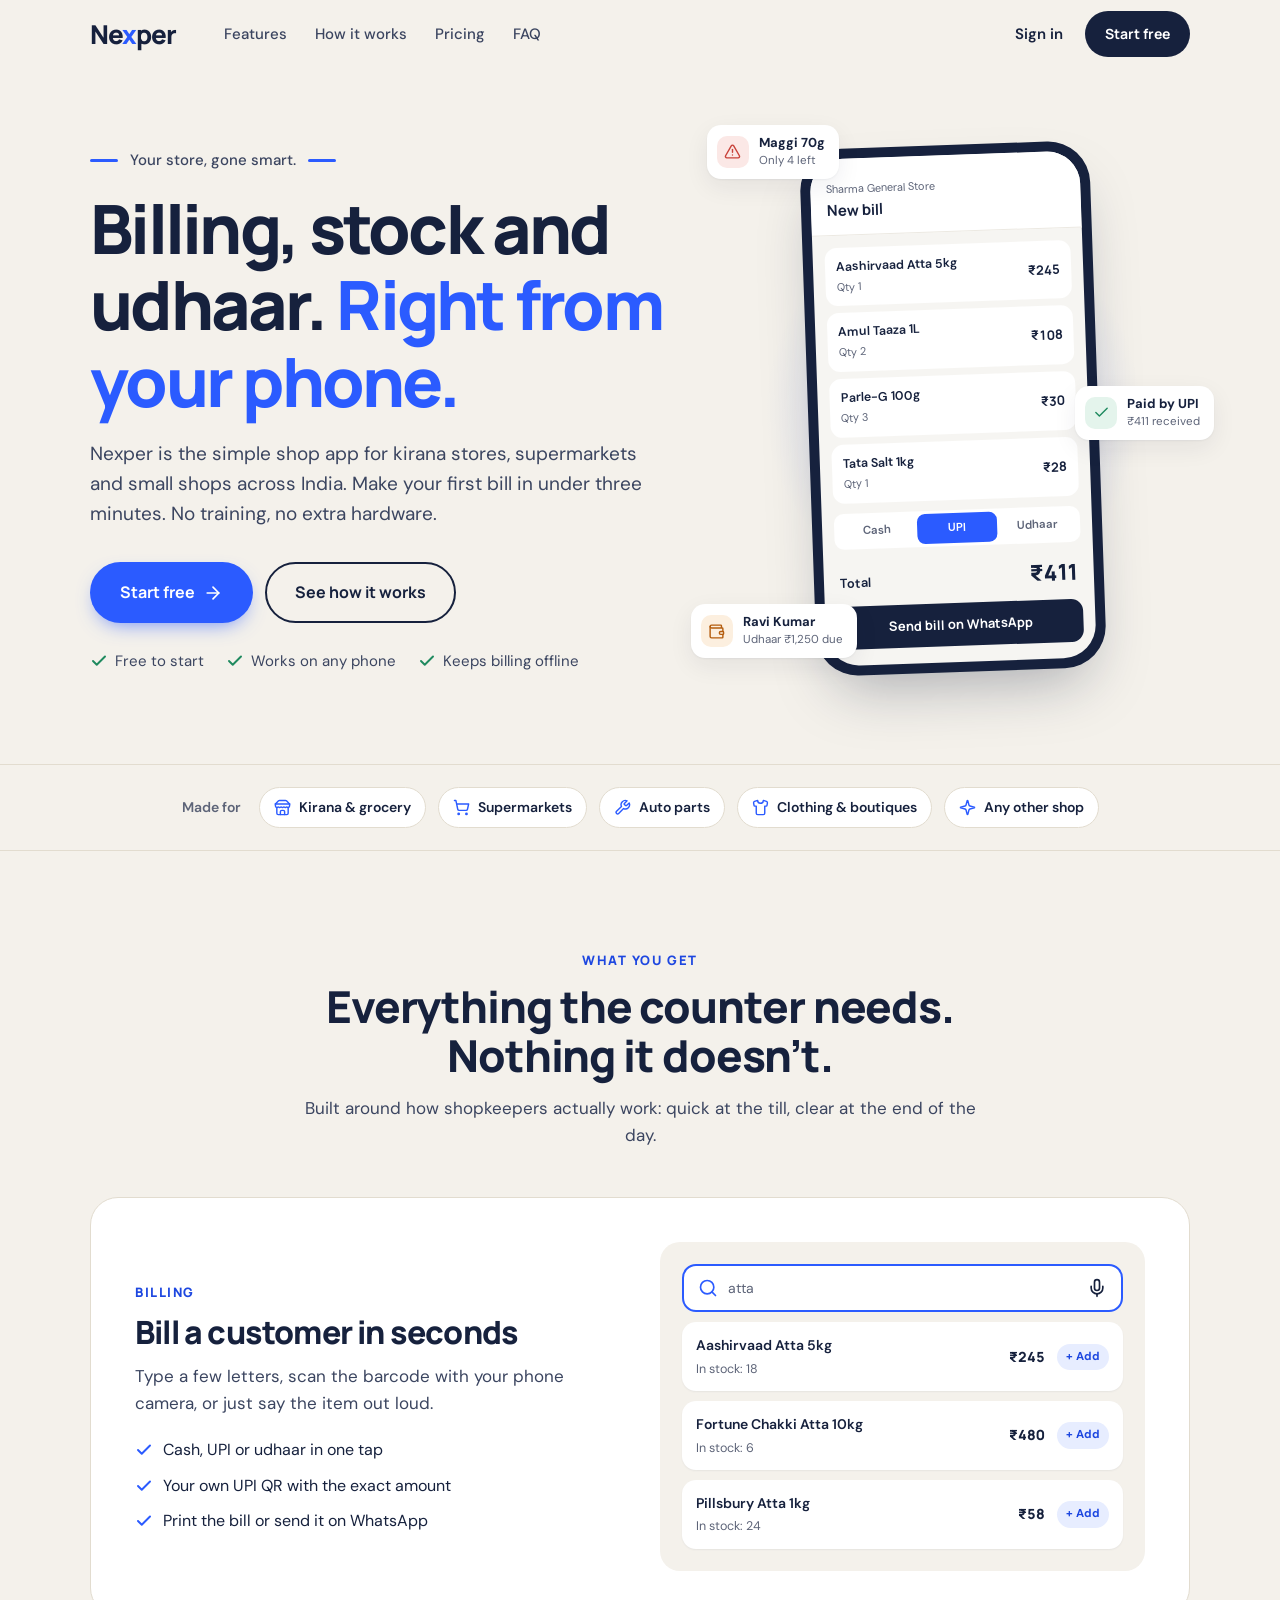
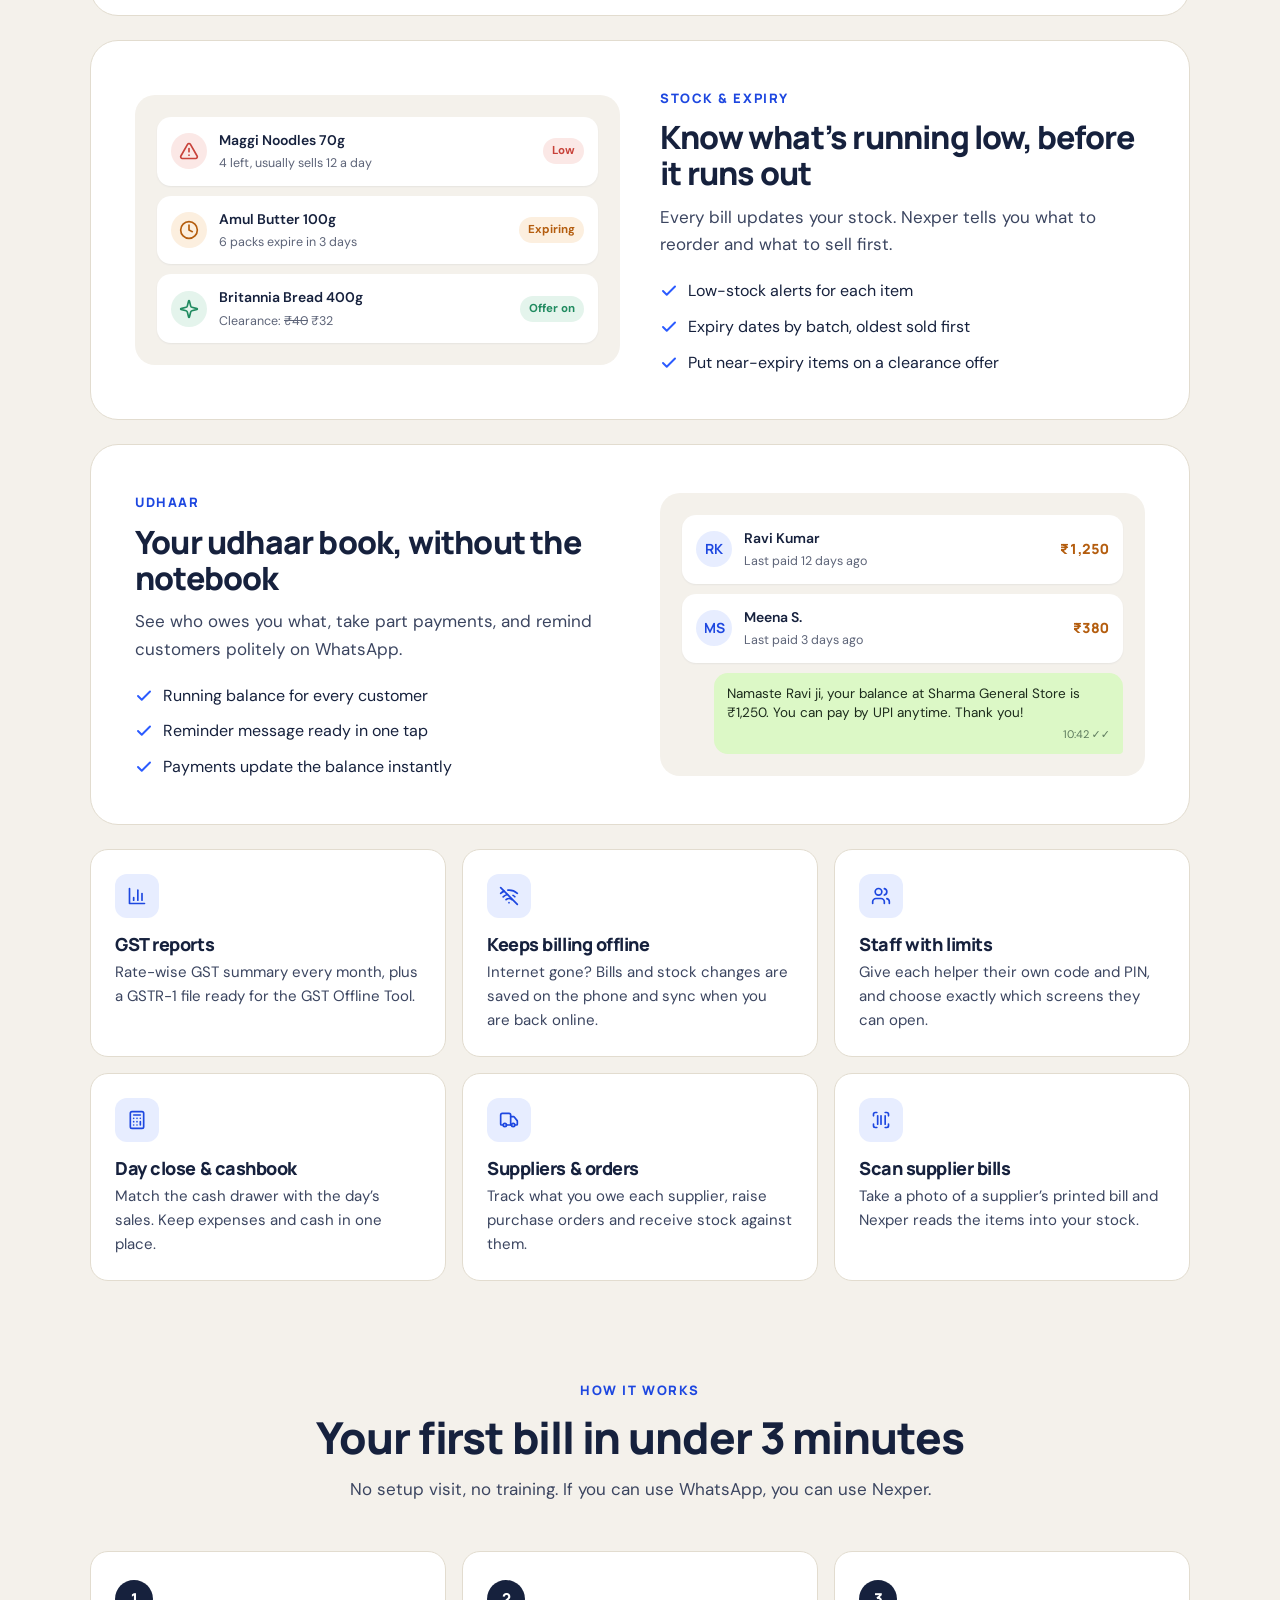
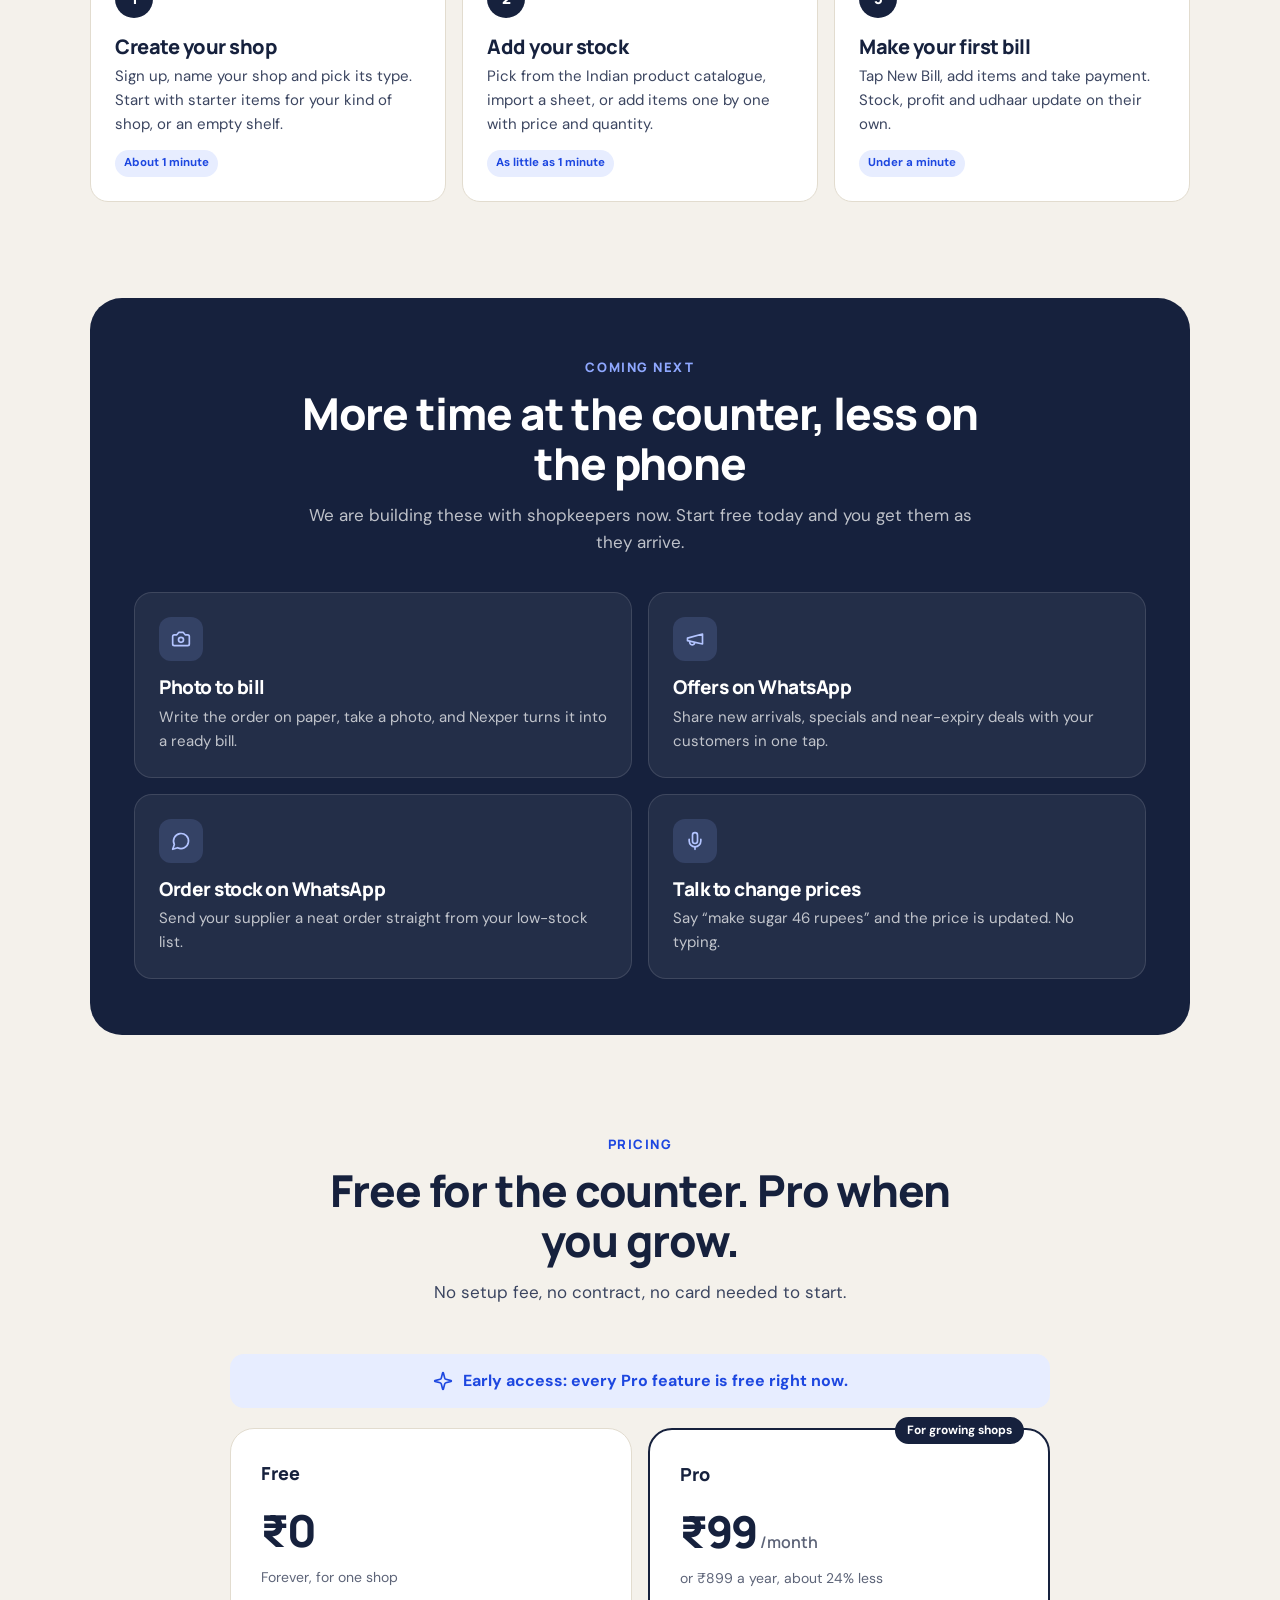
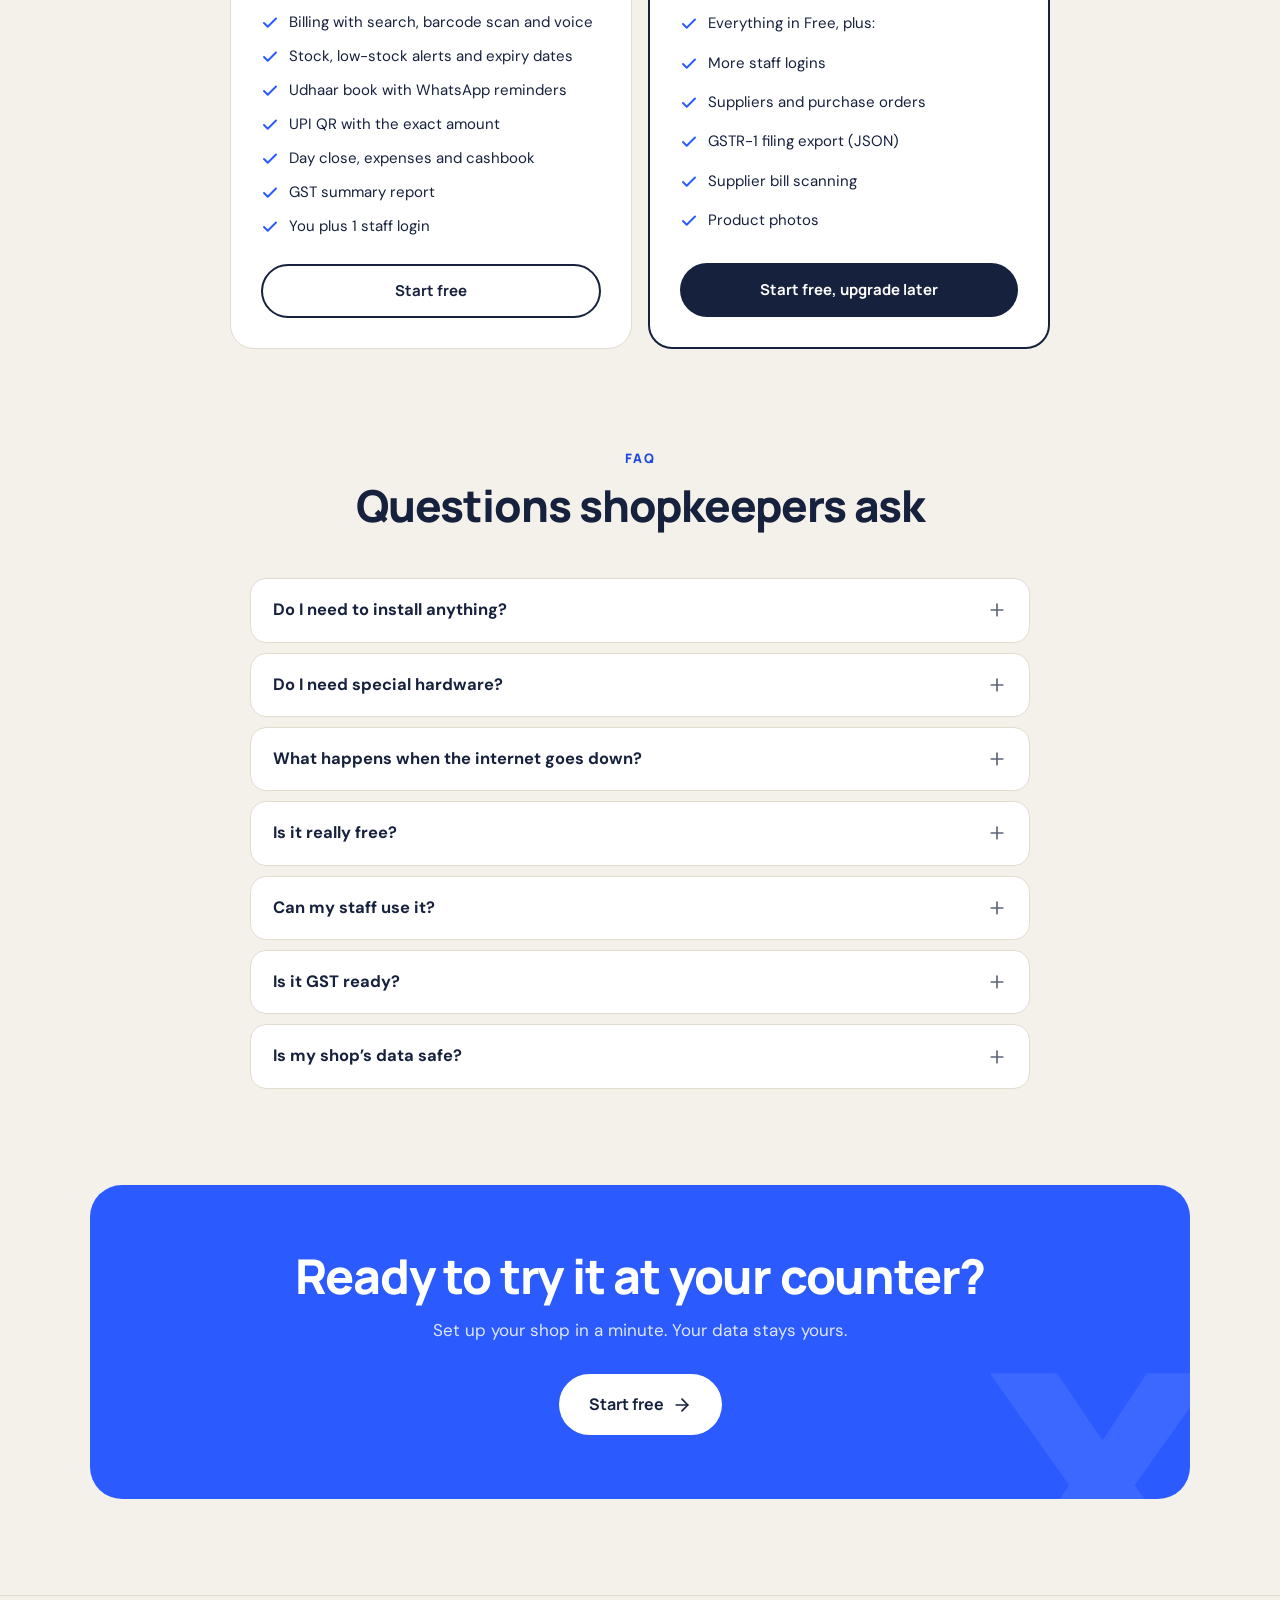
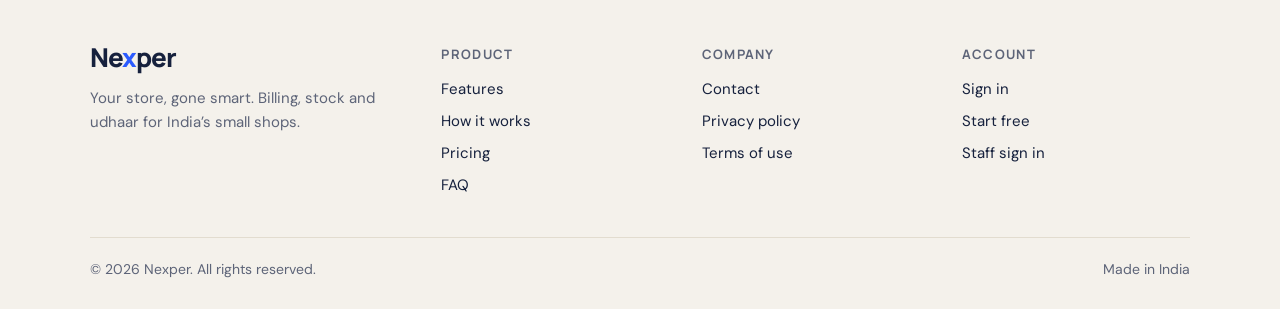
==== index.html @ 4918a3c0 "Redesign nexper.in as a static marketing site Replace the old prototype app (kept on legacy-prototyp" ====
<!doctype html>
<html lang="en-IN">
<head>
<meta charset="utf-8">
<meta name="viewport" content="width=device-width, initial-scale=1">
<title>Nexper: billing, stock and udhaar app for your shop</title>
<meta name="description" content="Nexper is a simple billing, stock and udhaar app for kirana stores, supermarkets and small shops in India. Works on any phone. Free to start.">
<link rel="canonical" href="https://nexper.in/">
<meta name="theme-color" content="#f4f1eb">
<link rel="icon" href="/icon.svg" type="image/svg+xml">
<link rel="apple-touch-icon" href="/apple-touch-icon.png">
<meta property="og:type" content="website">
<meta property="og:site_name" content="Nexper">
<meta property="og:title" content="Nexper: billing, stock and udhaar app for your shop">
<meta property="og:description" content="Nexper is a simple billing, stock and udhaar app for kirana stores, supermarkets and small shops in India. Works on any phone. Free to start.">
<meta property="og:url" content="https://nexper.in/">
<meta property="og:image" content="https://nexper.in/og.png">
<meta property="og:locale" content="en_IN">
<meta name="twitter:card" content="summary_large_image">
<link rel="preconnect" href="https://fonts.googleapis.com">
<link rel="preconnect" href="https://fonts.gstatic.com" crossorigin>
<link href="https://fonts.googleapis.com/css2?family=DM+Sans:opsz,wght@9..40,400;9..40,500;9..40,600;9..40,700&family=Manrope:wght@700;800&display=swap" rel="stylesheet">
<link rel="stylesheet" href="/assets/site.css">
</head>
<body>
<a class="skip" href="#main">Skip to content</a>
<header class="header">
  <div class="wrap header-inner">
    <a class="wordmark" href="/" aria-label="Nexper home">Ne<span>x</span>per</a>
    <nav class="nav" aria-label="Main"><a href="/#features">Features</a><a href="/#how">How it works</a><a href="/#pricing">Pricing</a><a href="/#faq">FAQ</a></nav>
    <div class="header-actions">
      <a class="signin" href="https://app.nexper.in/login">Sign in</a>
      <a class="btn btn-dark" href="https://app.nexper.in/login?mode=signup">Start free</a>
      <button class="menu-btn" type="button" aria-label="Menu" aria-expanded="false" aria-controls="mobile-menu"><svg class="ico" aria-hidden="true"><use href="/assets/icons.svg#menu"/></svg></button>
    </div>
  </div>
  <nav class="mobile-menu" id="mobile-menu" aria-label="Mobile"><a href="/#features">Features</a><a href="/#how">How it works</a><a href="/#pricing">Pricing</a><a href="/#faq">FAQ</a><a href="https://app.nexper.in/login">Sign in</a></nav>
</header>
<main id="main">
<section class="hero">
  <div class="wrap hero-grid">
    <div>
      <span class="tagline">Your store, gone smart.</span>
      <h1>Billing, stock and udhaar. <em>Right from your phone.</em></h1>
      <p class="hero-sub">Nexper is the simple shop app for kirana stores, supermarkets and small shops across India. Make your first bill in under three minutes. No training, no extra hardware.</p>
      <div class="hero-ctas">
        <a class="btn btn-primary btn-lg" href="https://app.nexper.in/login?mode=signup">Start free <svg class="ico" aria-hidden="true"><use href="/assets/icons.svg#arrow-right"/></svg></a>
        <a class="btn btn-ghost btn-lg" href="#how">See how it works</a>
      </div>
      <ul class="checks">
        <li><svg class="ico" aria-hidden="true"><use href="/assets/icons.svg#check"/></svg>Free to start</li>
        <li><svg class="ico" aria-hidden="true"><use href="/assets/icons.svg#check"/></svg>Works on any phone</li>
        <li><svg class="ico" aria-hidden="true"><use href="/assets/icons.svg#check"/></svg>Keeps billing offline</li>
      </ul>
    </div>

    <div class="phone-stage" aria-hidden="true">
      <div class="chip chip-1"><span class="chip-ico" style="background:var(--red-soft);color:var(--red)"><svg class="ico" aria-hidden="true"><use href="/assets/icons.svg#alert"/></svg></span><span><b>Maggi 70g</b><small>Only 4 left</small></span></div>
      <div class="chip chip-2"><span class="chip-ico" style="background:var(--green-soft);color:var(--green)"><svg class="ico" aria-hidden="true"><use href="/assets/icons.svg#check"/></svg></span><span><b>Paid by UPI</b><small>&#8377;411 received</small></span></div>
      <div class="chip chip-3"><span class="chip-ico" style="background:var(--amber-soft);color:var(--amber)"><svg class="ico" aria-hidden="true"><use href="/assets/icons.svg#wallet"/></svg></span><span><b>Ravi Kumar</b><small>Udhaar &#8377;1,250 due</small></span></div>
      <div class="phone">
        <div class="screen">
          <div class="screen-top"><small>Sharma General Store</small><strong>New bill</strong></div>
          <div class="screen-body">
            <div class="line"><span><b>Aashirvaad Atta 5kg</b><i>Qty 1</i></span><span class="amt">&#8377;245</span></div>
            <div class="line"><span><b>Amul Taaza 1L</b><i>Qty 2</i></span><span class="amt">&#8377;108</span></div>
            <div class="line"><span><b>Parle-G 100g</b><i>Qty 3</i></span><span class="amt">&#8377;30</span></div>
            <div class="line"><span><b>Tata Salt 1kg</b><i>Qty 1</i></span><span class="amt">&#8377;28</span></div>
            <div class="pay"><span>Cash</span><span class="on">UPI</span><span>Udhaar</span></div>
            <div class="total"><span>Total</span><span class="amt">&#8377;411</span></div>
            <div class="screen-cta">Send bill on WhatsApp</div>
          </div>
        </div>
      </div>
    </div>
  </div>
</section>

<section class="shops" aria-label="Shop types">
  <div class="wrap shops-inner">
    <p>Made for</p>
    <span class="pill"><svg class="ico" aria-hidden="true"><use href="/assets/icons.svg#store"/></svg>Kirana &amp; grocery</span><span class="pill"><svg class="ico" aria-hidden="true"><use href="/assets/icons.svg#cart"/></svg>Supermarkets</span><span class="pill"><svg class="ico" aria-hidden="true"><use href="/assets/icons.svg#wrench"/></svg>Auto parts</span><span class="pill"><svg class="ico" aria-hidden="true"><use href="/assets/icons.svg#shirt"/></svg>Clothing &amp; boutiques</span><span class="pill"><svg class="ico" aria-hidden="true"><use href="/assets/icons.svg#sparkles"/></svg>Any other shop</span>
  </div>
</section>

<section class="section" id="features">
  <div class="wrap">
    <div class="section-head">
      <span class="eyebrow">What you get</span>
      <h2>Everything the counter needs. Nothing it doesn&rsquo;t.</h2>
      <p>Built around how shopkeepers actually work: quick at the till, clear at the end of the day.</p>
    </div>

    <div class="rows">
      <article class="row">
        <div class="row-copy">
          <span class="eyebrow">Billing</span>
          <h3>Bill a customer in seconds</h3>
          <p>Type a few letters, scan the barcode with your phone camera, or just say the item out loud.</p>
          <ul class="ticks"><li><svg class="ico" aria-hidden="true"><use href="/assets/icons.svg#check"/></svg><span>Cash, UPI or udhaar in one tap</span></li><li><svg class="ico" aria-hidden="true"><use href="/assets/icons.svg#check"/></svg><span>Your own UPI QR with the exact amount</span></li><li><svg class="ico" aria-hidden="true"><use href="/assets/icons.svg#check"/></svg><span>Print the bill or send it on WhatsApp</span></li></ul>
        </div>
        <div class="demo" aria-hidden="true">
          <div class="search"><svg class="ico" aria-hidden="true"><use href="/assets/icons.svg#search"/></svg><span>atta</span><svg class="ico mic" aria-hidden="true"><use href="/assets/icons.svg#mic"/></svg></div>
          <div class="demo-card"><div class="grow"><b>Aashirvaad Atta 5kg</b><small>In stock: 18</small></div><span class="amt">&#8377;245</span><span class="tag tag-blue">+ Add</span></div>
          <div class="demo-card"><div class="grow"><b>Fortune Chakki Atta 10kg</b><small>In stock: 6</small></div><span class="amt">&#8377;480</span><span class="tag tag-blue">+ Add</span></div>
          <div class="demo-card"><div class="grow"><b>Pillsbury Atta 1kg</b><small>In stock: 24</small></div><span class="amt">&#8377;58</span><span class="tag tag-blue">+ Add</span></div>
        </div>
      </article>

      <article class="row">
        <div class="row-copy">
          <span class="eyebrow">Stock &amp; expiry</span>
          <h3>Know what&rsquo;s running low, before it runs out</h3>
          <p>Every bill updates your stock. Nexper tells you what to reorder and what to sell first.</p>
          <ul class="ticks"><li><svg class="ico" aria-hidden="true"><use href="/assets/icons.svg#check"/></svg><span>Low-stock alerts for each item</span></li><li><svg class="ico" aria-hidden="true"><use href="/assets/icons.svg#check"/></svg><span>Expiry dates by batch, oldest sold first</span></li><li><svg class="ico" aria-hidden="true"><use href="/assets/icons.svg#check"/></svg><span>Put near-expiry items on a clearance offer</span></li></ul>
        </div>
        <div class="demo" aria-hidden="true">
          <div class="demo-card"><span class="avatar" style="background:var(--red-soft);color:var(--red)"><svg class="ico" aria-hidden="true"><use href="/assets/icons.svg#alert"/></svg></span><div class="grow"><b>Maggi Noodles 70g</b><small>4 left, usually sells 12 a day</small></div><span class="tag tag-red">Low</span></div>
          <div class="demo-card"><span class="avatar" style="background:var(--amber-soft);color:var(--amber)"><svg class="ico" aria-hidden="true"><use href="/assets/icons.svg#clock"/></svg></span><div class="grow"><b>Amul Butter 100g</b><small>6 packs expire in 3 days</small></div><span class="tag tag-amber">Expiring</span></div>
          <div class="demo-card"><span class="avatar" style="background:var(--green-soft);color:var(--green)"><svg class="ico" aria-hidden="true"><use href="/assets/icons.svg#sparkles"/></svg></span><div class="grow"><b>Britannia Bread 400g</b><small>Clearance: <s>&#8377;40</s> &#8377;32</small></div><span class="tag tag-green">Offer on</span></div>
        </div>
      </article>

      <article class="row">
        <div class="row-copy">
          <span class="eyebrow">Udhaar</span>
          <h3>Your udhaar book, without the notebook</h3>
          <p>See who owes you what, take part payments, and remind customers politely on WhatsApp.</p>
          <ul class="ticks"><li><svg class="ico" aria-hidden="true"><use href="/assets/icons.svg#check"/></svg><span>Running balance for every customer</span></li><li><svg class="ico" aria-hidden="true"><use href="/assets/icons.svg#check"/></svg><span>Reminder message ready in one tap</span></li><li><svg class="ico" aria-hidden="true"><use href="/assets/icons.svg#check"/></svg><span>Payments update the balance instantly</span></li></ul>
        </div>
        <div class="demo" aria-hidden="true">
          <div class="demo-card"><span class="avatar">RK</span><div class="grow"><b>Ravi Kumar</b><small>Last paid 12 days ago</small></div><span class="amt" style="color:var(--amber)">&#8377;1,250</span></div>
          <div class="demo-card"><span class="avatar">MS</span><div class="grow"><b>Meena S.</b><small>Last paid 3 days ago</small></div><span class="amt" style="color:var(--amber)">&#8377;380</span></div>
          <div class="wa-bubble">Namaste Ravi ji, your balance at Sharma General Store is &#8377;1,250. You can pay by UPI anytime. Thank you!<small>10:42 &#10003;&#10003;</small></div>
        </div>
      </article>
    </div>

    <div class="grid">
      <div class="card"><span class="icon-box"><svg class="ico" aria-hidden="true"><use href="/assets/icons.svg#chart"/></svg></span><h3>GST reports</h3><p>Rate-wise GST summary every month, plus a GSTR-1 file ready for the GST Offline Tool.</p></div><div class="card"><span class="icon-box"><svg class="ico" aria-hidden="true"><use href="/assets/icons.svg#wifi-off"/></svg></span><h3>Keeps billing offline</h3><p>Internet gone? Bills and stock changes are saved on the phone and sync when you are back online.</p></div><div class="card"><span class="icon-box"><svg class="ico" aria-hidden="true"><use href="/assets/icons.svg#users"/></svg></span><h3>Staff with limits</h3><p>Give each helper their own code and PIN, and choose exactly which screens they can open.</p></div><div class="card"><span class="icon-box"><svg class="ico" aria-hidden="true"><use href="/assets/icons.svg#calculator"/></svg></span><h3>Day close &amp; cashbook</h3><p>Match the cash drawer with the day&rsquo;s sales. Keep expenses and cash in one place.</p></div><div class="card"><span class="icon-box"><svg class="ico" aria-hidden="true"><use href="/assets/icons.svg#truck"/></svg></span><h3>Suppliers &amp; orders</h3><p>Track what you owe each supplier, raise purchase orders and receive stock against them.</p></div><div class="card"><span class="icon-box"><svg class="ico" aria-hidden="true"><use href="/assets/icons.svg#scan"/></svg></span><h3>Scan supplier bills</h3><p>Take a photo of a supplier&rsquo;s printed bill and Nexper reads the items into your stock.</p></div>
    </div>
  </div>
</section>

<section class="section" id="how">
  <div class="wrap">
    <div class="section-head">
      <span class="eyebrow">How it works</span>
      <h2>Your first bill in under 3 minutes</h2>
      <p>No setup visit, no training. If you can use WhatsApp, you can use Nexper.</p>
    </div>
    <div class="steps">
      <div class="step"><span class="step-n">1</span><h3>Create your shop</h3><p>Sign up, name your shop and pick its type. Start with starter items for your kind of shop, or an empty shelf.</p><span class="tag tag-blue time">About 1 minute</span></div>
      <div class="step"><span class="step-n">2</span><h3>Add your stock</h3><p>Pick from the Indian product catalogue, import a sheet, or add items one by one with price and quantity.</p><span class="tag tag-blue time">As little as 1 minute</span></div>
      <div class="step"><span class="step-n">3</span><h3>Make your first bill</h3><p>Tap New Bill, add items and take payment. Stock, profit and udhaar update on their own.</p><span class="tag tag-blue time">Under a minute</span></div>
    </div>
  </div>
</section>

<section class="section" id="soon">
  <div class="wrap">
    <div class="soon">
      <div class="section-head">
        <span class="eyebrow">Coming next</span>
        <h2>More time at the counter, less on the phone</h2>
        <p>We are building these with shopkeepers now. Start free today and you get them as they arrive.</p>
      </div>
      <div class="soon-grid">
        <div class="soon-card"><span class="icon-box"><svg class="ico" aria-hidden="true"><use href="/assets/icons.svg#camera"/></svg></span><h3>Photo to bill</h3><p>Write the order on paper, take a photo, and Nexper turns it into a ready bill.</p></div><div class="soon-card"><span class="icon-box"><svg class="ico" aria-hidden="true"><use href="/assets/icons.svg#megaphone"/></svg></span><h3>Offers on WhatsApp</h3><p>Share new arrivals, specials and near-expiry deals with your customers in one tap.</p></div><div class="soon-card"><span class="icon-box"><svg class="ico" aria-hidden="true"><use href="/assets/icons.svg#message"/></svg></span><h3>Order stock on WhatsApp</h3><p>Send your supplier a neat order straight from your low-stock list.</p></div><div class="soon-card"><span class="icon-box"><svg class="ico" aria-hidden="true"><use href="/assets/icons.svg#mic"/></svg></span><h3>Talk to change prices</h3><p>Say &ldquo;make sugar 46 rupees&rdquo; and the price is updated. No typing.</p></div>
      </div>
    </div>
  </div>
</section>

<section class="section" id="pricing">
  <div class="wrap">
    <div class="section-head">
      <span class="eyebrow">Pricing</span>
      <h2>Free for the counter. Pro when you grow.</h2>
      <p>No setup fee, no contract, no card needed to start.</p>
    </div>
    <p class="early"><svg class="ico" aria-hidden="true"><use href="/assets/icons.svg#sparkles"/></svg>Early access: every Pro feature is free right now.</p>
    <div class="plans">
      <div class="plan">
        <span class="plan-name">Free</span>
        <span class="price">&#8377;0</span>
        <span class="plan-note">Forever, for one shop</span>
        <ul class="ticks"><li><svg class="ico" aria-hidden="true"><use href="/assets/icons.svg#check"/></svg><span>Billing with search, barcode scan and voice</span></li><li><svg class="ico" aria-hidden="true"><use href="/assets/icons.svg#check"/></svg><span>Stock, low-stock alerts and expiry dates</span></li><li><svg class="ico" aria-hidden="true"><use href="/assets/icons.svg#check"/></svg><span>Udhaar book with WhatsApp reminders</span></li><li><svg class="ico" aria-hidden="true"><use href="/assets/icons.svg#check"/></svg><span>UPI QR with the exact amount</span></li><li><svg class="ico" aria-hidden="true"><use href="/assets/icons.svg#check"/></svg><span>Day close, expenses and cashbook</span></li><li><svg class="ico" aria-hidden="true"><use href="/assets/icons.svg#check"/></svg><span>GST summary report</span></li><li><svg class="ico" aria-hidden="true"><use href="/assets/icons.svg#check"/></svg><span>You plus 1 staff login</span></li></ul>
        <a class="btn btn-ghost" href="https://app.nexper.in/login?mode=signup">Start free</a>
      </div>
      <div class="plan featured">
        <span class="plan-badge">For growing shops</span>
        <span class="plan-name">Pro</span>
        <span class="price">&#8377;99<small> /month</small></span>
        <span class="plan-note">or &#8377;899 a year, about 24% less</span>
        <ul class="ticks"><li><svg class="ico" aria-hidden="true"><use href="/assets/icons.svg#check"/></svg><span>Everything in Free, plus:</span></li><li><svg class="ico" aria-hidden="true"><use href="/assets/icons.svg#check"/></svg><span>More staff logins</span></li><li><svg class="ico" aria-hidden="true"><use href="/assets/icons.svg#check"/></svg><span>Suppliers and purchase orders</span></li><li><svg class="ico" aria-hidden="true"><use href="/assets/icons.svg#check"/></svg><span>GSTR-1 filing export (JSON)</span></li><li><svg class="ico" aria-hidden="true"><use href="/assets/icons.svg#check"/></svg><span>Supplier bill scanning</span></li><li><svg class="ico" aria-hidden="true"><use href="/assets/icons.svg#check"/></svg><span>Product photos</span></li></ul>
        <a class="btn btn-dark" href="https://app.nexper.in/login?mode=signup">Start free, upgrade later</a>
      </div>
    </div>
  </div>
</section>

<section class="section" id="faq">
  <div class="wrap">
    <div class="section-head">
      <span class="eyebrow">FAQ</span>
      <h2>Questions shopkeepers ask</h2>
    </div>
    <div class="faq">
      <details><summary>Do I need to install anything?<svg class="ico" aria-hidden="true"><use href="/assets/icons.svg#plus"/></svg></summary><p>No. Nexper opens in the browser on any phone, tablet or computer. On your phone you can add it to the home screen and it opens like an app.</p></details><details><summary>Do I need special hardware?<svg class="ico" aria-hidden="true"><use href="/assets/icons.svg#plus"/></svg></summary><p>No. Your phone camera scans barcodes. If you already have a printer you can print bills, but most shops just send the bill on WhatsApp.</p></details><details><summary>What happens when the internet goes down?<svg class="ico" aria-hidden="true"><use href="/assets/icons.svg#plus"/></svg></summary><p>New bills and stock changes are saved on your phone and sent automatically when you are back online. Reports need a connection.</p></details><details><summary>Is it really free?<svg class="ico" aria-hidden="true"><use href="/assets/icons.svg#plus"/></svg></summary><p>Yes. Billing, stock, udhaar, day close, expenses, cashbook and the GST summary are free for one shop, with you plus one staff login. During early access every Pro feature is free too.</p></details><details><summary>Can my staff use it?<svg class="ico" aria-hidden="true"><use href="/assets/icons.svg#plus"/></svg></summary><p>Yes. Each helper gets a staff code and PIN, and you decide which screens they can see. The limits are checked on our server, not just hidden in the app.</p></details><details><summary>Is it GST ready?<svg class="ico" aria-hidden="true"><use href="/assets/icons.svg#plus"/></svg></summary><p>You get a rate-wise GST summary for any month and a GSTR-1 export for the GST Offline Tool. It is a helper, not a filing service, so please check returns with your accountant.</p></details><details><summary>Is my shop&rsquo;s data safe?<svg class="ico" aria-hidden="true"><use href="/assets/icons.svg#plus"/></svg></summary><p>Each shop&rsquo;s data is kept separate by access rules in the database, and only the people you add can see it. Read our <a href="/privacy/">privacy policy</a> for details.</p></details>
    </div>
  </div>
</section>

<section class="closing">
  <div class="wrap">
    <div class="closing-box">
      <h2>Ready to try it at your counter?</h2>
      <p>Set up your shop in a minute. Your data stays yours.</p>
      <a class="btn btn-light btn-lg" href="https://app.nexper.in/login?mode=signup">Start free <svg class="ico" aria-hidden="true"><use href="/assets/icons.svg#arrow-right"/></svg></a>
    </div>
  </div>
</section>
</main>
<footer class="footer">
  <div class="wrap">
    <div class="footer-grid">
      <div class="footer-brand">
        <a class="wordmark" href="/">Ne<span>x</span>per</a>
        <p>Your store, gone smart. Billing, stock and udhaar for India&rsquo;s small shops.</p>
      </div>
      <div><h4>Product</h4><ul><li><a href="/#features">Features</a></li><li><a href="/#how">How it works</a></li><li><a href="/#pricing">Pricing</a></li><li><a href="/#faq">FAQ</a></li></ul></div><div><h4>Company</h4><ul><li><a href="/contact/">Contact</a></li><li><a href="/privacy/">Privacy policy</a></li><li><a href="/terms/">Terms of use</a></li></ul></div><div><h4>Account</h4><ul><li><a href="https://app.nexper.in/login">Sign in</a></li><li><a href="https://app.nexper.in/login?mode=signup">Start free</a></li><li><a href="https://app.nexper.in/login?mode=staff">Staff sign in</a></li></ul></div>
    </div>
    <div class="footer-bottom">
      <span>&copy; <span data-year>2026</span> Nexper. All rights reserved.</span>
      <span>Made in India</span>
    </div>
  </div>
</footer>
<script src="/assets/site.js" defer></script>
</body>
</html>
---- assets/site.css ----
/* Nexper marketing site. Colours come from the Nexper wordmark:
   navy ink, electric-blue "x", warm cream paper. */

:root {
  --ink: #16213d;
  --ink-2: #3b4560;
  --muted: #5d6478;
  --blue: #2b5bff;
  --blue-ink: #1d47e0;
  --blue-soft: #e7edff;
  --cream: #f4f1eb;
  --cream-2: #ebe6dc;
  --paper: #ffffff;
  --line: #e2dccf;
  --green: #1f8a5f;
  --green-soft: #e4f4ec;
  --amber: #b45d0e;
  --amber-soft: #fcefdf;
  --red: #c8423a;
  --red-soft: #fbe8e6;
  --wa: #1fa855;

  --radius: 18px;
  --radius-sm: 12px;
  --shadow: 0 1px 2px rgba(22, 33, 61, 0.05), 0 8px 24px rgba(22, 33, 61, 0.07);
  --shadow-lg: 0 30px 60px -20px rgba(22, 33, 61, 0.35);

  --font-display: "Manrope", system-ui, -apple-system, "Segoe UI", sans-serif;
  --font-body: "DM Sans", system-ui, -apple-system, "Segoe UI", sans-serif;
  --wrap: 1140px;
}

*,
*::before,
*::after {
  box-sizing: border-box;
}

html {
  scroll-behavior: smooth;
  -webkit-text-size-adjust: 100%;
}

body {
  margin: 0;
  background: var(--cream);
  color: var(--ink);
  font-family: var(--font-body);
  font-size: 16px;
  line-height: 1.6;
  -webkit-font-smoothing: antialiased;
}

img,
svg {
  display: block;
  max-width: 100%;
}

a {
  color: inherit;
}

h1,
h2,
h3 {
  font-family: var(--font-display);
  line-height: 1.12;
  letter-spacing: -0.025em;
  margin: 0;
}

p {
  margin: 0;
}

.wrap {
  max-width: var(--wrap);
  margin: 0 auto;
  padding: 0 20px;
}

.sr-only {
  position: absolute;
  width: 1px;
  height: 1px;
  overflow: hidden;
  clip: rect(0 0 0 0);
  white-space: nowrap;
}

.skip {
  position: absolute;
  left: 12px;
  top: -60px;
  background: var(--ink);
  color: #fff;
  padding: 10px 14px;
  border-radius: 10px;
  z-index: 100;
}
.skip:focus {
  top: 12px;
}

:focus-visible {
  outline: 3px solid var(--blue);
  outline-offset: 3px;
  border-radius: 6px;
}

.ico {
  width: 20px;
  height: 20px;
  fill: none;
  stroke: currentColor;
  stroke-width: 2;
  stroke-linecap: round;
  stroke-linejoin: round;
  flex-shrink: 0;
}

/* ---------- Wordmark ---------- */
.wordmark {
  font-family: var(--font-display);
  font-weight: 800;
  font-size: 26px;
  letter-spacing: -0.04em;
  color: var(--ink);
  text-decoration: none;
  line-height: 1;
}
.wordmark span {
  color: var(--blue);
}

/* ---------- Buttons ---------- */
.btn {
  display: inline-flex;
  align-items: center;
  justify-content: center;
  gap: 8px;
  font-family: var(--font-display);
  font-weight: 700;
  font-size: 15px;
  padding: 13px 22px;
  border-radius: 999px;
  text-decoration: none;
  border: 2px solid transparent;
  transition: transform 0.15s ease, background 0.15s ease, box-shadow 0.15s ease;
  white-space: nowrap;
}
.btn:active {
  transform: translateY(1px);
}
.btn-primary {
  background: var(--blue);
  color: #fff;
  box-shadow: 0 8px 20px -8px rgba(43, 91, 255, 0.7);
}
.btn-primary:hover {
  background: var(--blue-ink);
}
.btn-dark {
  background: var(--ink);
  color: #fff;
}
.btn-dark:hover {
  background: #0d1530;
}
.btn-ghost {
  border-color: var(--ink);
  color: var(--ink);
}
.btn-ghost:hover {
  background: var(--ink);
  color: #fff;
}
.btn-light {
  background: #fff;
  color: var(--ink);
}
.btn-lg {
  padding: 16px 28px;
  font-size: 16px;
}

/* ---------- Header ---------- */
.header {
  position: sticky;
  top: 0;
  z-index: 50;
  background: rgba(244, 241, 235, 0.88);
  backdrop-filter: saturate(1.4) blur(12px);
  -webkit-backdrop-filter: saturate(1.4) blur(12px);
  border-bottom: 1px solid transparent;
  transition: border-color 0.2s ease;
}
.header.scrolled {
  border-bottom-color: var(--line);
}
.header-inner {
  display: flex;
  align-items: center;
  gap: 24px;
  height: 68px;
}
.nav {
  display: flex;
  gap: 4px;
  margin-left: 12px;
}
.nav a {
  text-decoration: none;
  font-weight: 500;
  font-size: 15px;
  color: var(--ink-2);
  padding: 8px 12px;
  border-radius: 999px;
}
.nav a:hover {
  background: var(--cream-2);
  color: var(--ink);
}
.header-actions {
  margin-left: auto;
  display: flex;
  align-items: center;
  gap: 10px;
}
.signin {
  text-decoration: none;
  font-weight: 600;
  font-size: 15px;
  padding: 8px 12px;
}
.signin:hover {
  color: var(--blue-ink);
}
.header .btn {
  padding: 10px 18px;
  font-size: 14px;
}
.menu-btn {
  display: none;
  background: none;
  border: 0;
  padding: 8px;
  margin-right: -8px;
  color: var(--ink);
  cursor: pointer;
}
.menu-btn .ico {
  width: 24px;
  height: 24px;
}
.mobile-menu {
  display: none;
}

@media (max-width: 860px) {
  .nav,
  .header-actions .signin {
    display: none;
  }
  .menu-btn {
    display: block;
  }
  .header-actions {
    gap: 6px;
  }
  .mobile-menu.open {
    display: block;
    border-top: 1px solid var(--line);
    padding: 8px 20px 20px;
    background: var(--cream);
  }
  .mobile-menu a {
    display: block;
    text-decoration: none;
    font-weight: 600;
    font-size: 17px;
    padding: 13px 0;
    border-bottom: 1px solid var(--line);
  }
  .mobile-menu a:last-child {
    border-bottom: 0;
  }
}

/* ---------- Hero ---------- */
.hero {
  padding: 56px 0 72px;
  overflow: hidden;
}
.hero-grid {
  display: grid;
  grid-template-columns: 1.1fr 0.9fr;
  gap: 48px;
  align-items: center;
}
.tagline {
  display: inline-flex;
  align-items: center;
  gap: 12px;
  font-weight: 500;
  color: var(--ink-2);
  font-size: 15px;
}
.tagline::before,
.tagline::after {
  content: "";
  width: 28px;
  height: 3px;
  border-radius: 3px;
  background: var(--blue);
}
.hero h1 {
  font-size: clamp(40px, 6.2vw, 68px);
  font-weight: 800;
  margin-top: 18px;
  letter-spacing: -0.04em;
}
.hero h1 em {
  font-style: normal;
  color: var(--blue);
}
.hero-sub {
  font-size: clamp(17px, 2vw, 19px);
  color: var(--ink-2);
  max-width: 34em;
  margin-top: 20px;
}
.hero-ctas {
  display: flex;
  flex-wrap: wrap;
  gap: 12px;
  margin-top: 32px;
}
.checks {
  list-style: none;
  padding: 0;
  margin: 26px 0 0;
  display: flex;
  flex-wrap: wrap;
  gap: 10px 22px;
  font-size: 15px;
  color: var(--ink-2);
}
.checks li {
  display: flex;
  align-items: center;
  gap: 7px;
}
.checks .ico {
  width: 18px;
  height: 18px;
  color: var(--green);
  stroke-width: 2.6;
}

/* Phone mock-up */
.phone-stage {
  position: relative;
  display: flex;
  justify-content: center;
  padding: 20px 0;
}
.phone-stage::before {
  content: "";
  position: absolute;
  width: 380px;
  height: 380px;
  border-radius: 50%;
  background: radial-gradient(circle, rgba(43, 91, 255, 0.22), rgba(43, 91, 255, 0) 70%);
  top: 50%;
  left: 50%;
  transform: translate(-50%, -50%);
}
.phone {
  position: relative;
  width: 290px;
  background: var(--ink);
  border-radius: 42px;
  padding: 10px;
  box-shadow: var(--shadow-lg);
  transform: rotate(-2deg);
}
.screen {
  background: #f6f5f2;
  border-radius: 33px;
  overflow: hidden;
  font-size: 13px;
}
.screen-top {
  background: var(--paper);
  padding: 22px 16px 12px;
  border-bottom: 1px solid #ece9e2;
}
.screen-top small {
  color: var(--muted);
  font-size: 11px;
  display: block;
}
.screen-top strong {
  font-family: var(--font-display);
  font-size: 15px;
}
.screen-body {
  padding: 12px;
  display: grid;
  gap: 7px;
}
.line {
  display: flex;
  align-items: center;
  justify-content: space-between;
  background: var(--paper);
  border-radius: 12px;
  padding: 9px 11px;
}
.line b {
  font-weight: 600;
  font-size: 12.5px;
  display: block;
}
.line i {
  font-style: normal;
  color: var(--muted);
  font-size: 11px;
}
.line .amt {
  font-family: var(--font-display);
  font-weight: 700;
  font-variant-numeric: tabular-nums;
}
.pay {
  display: flex;
  background: var(--paper);
  border-radius: 10px;
  padding: 3px;
  margin-top: 3px;
}
.pay span {
  flex: 1;
  text-align: center;
  font-size: 11.5px;
  font-weight: 600;
  padding: 6px 0;
  border-radius: 8px;
  color: var(--muted);
}
.pay .on {
  background: var(--blue);
  color: #fff;
}
.total {
  display: flex;
  justify-content: space-between;
  align-items: baseline;
  padding: 6px 4px 2px;
  font-weight: 600;
}
.total .amt {
  font-family: var(--font-display);
  font-size: 22px;
  font-weight: 800;
  color: var(--ink);
}
.screen-cta {
  background: var(--ink);
  color: #fff;
  text-align: center;
  border-radius: 12px;
  padding: 11px;
  font-weight: 700;
  font-family: var(--font-display);
  margin-bottom: 4px;
}

.chip {
  position: absolute;
  z-index: 2;
  display: flex;
  align-items: center;
  gap: 10px;
  background: var(--paper);
  border-radius: 14px;
  padding: 10px 14px 10px 10px;
  box-shadow: var(--shadow);
  font-size: 13px;
  line-height: 1.3;
  white-space: nowrap;
  animation: float 6s ease-in-out infinite;
}
.chip b {
  display: block;
  font-weight: 700;
}
.chip small {
  color: var(--muted);
  font-size: 11.5px;
}
.chip-ico {
  width: 32px;
  height: 32px;
  border-radius: 10px;
  display: grid;
  place-items: center;
}
.chip-ico .ico {
  width: 17px;
  height: 17px;
}
.chip-1 {
  top: 0;
  left: -10px;
}
.chip-2 {
  top: 46%;
  right: -24px;
  animation-delay: -2s;
}
.chip-3 {
  bottom: 34px;
  left: -26px;
  animation-delay: -4s;
}
@keyframes float {
  0%,
  100% {
    transform: translateY(0);
  }
  50% {
    transform: translateY(-8px);
  }
}
@media (prefers-reduced-motion: reduce) {
  .chip {
    animation: none;
  }
  html {
    scroll-behavior: auto;
  }
}

@media (max-width: 960px) {
  .hero-grid {
    grid-template-columns: 1fr;
    gap: 36px;
  }
  .hero {
    padding-top: 36px;
  }
}
@media (max-width: 480px) {
  .hero-ctas .btn {
    flex: 1 1 100%;
  }
  .chip-1 {
    left: -4px;
    top: -8px;
  }
  .chip-2 {
    right: -4px;
  }
  .chip-3 {
    left: -4px;
  }
  .phone {
    width: 262px;
  }
}

/* ---------- Strip of shop types ---------- */
.shops {
  border-top: 1px solid var(--line);
  border-bottom: 1px solid var(--line);
  padding: 22px 0;
}
.shops-inner {
  display: flex;
  align-items: center;
  flex-wrap: wrap;
  justify-content: center;
  gap: 10px 12px;
}
.shops p {
  font-weight: 600;
  color: var(--muted);
  font-size: 14px;
  margin-right: 6px;
}
.pill {
  display: inline-flex;
  align-items: center;
  gap: 8px;
  background: var(--paper);
  border: 1px solid var(--line);
  border-radius: 999px;
  padding: 8px 14px;
  font-weight: 600;
  font-size: 14px;
}
.pill .ico {
  width: 17px;
  height: 17px;
  color: var(--blue);
}

/* ---------- Sections ---------- */
.section {
  padding: 96px 0 0;
  scroll-margin-top: 70px;
}
.eyebrow {
  font-family: var(--font-display);
  font-weight: 800;
  font-size: 13px;
  letter-spacing: 0.12em;
  text-transform: uppercase;
  color: var(--blue-ink);
}
.section-head {
  max-width: 680px;
  margin: 0 auto 48px;
  text-align: center;
}
.section-head h2 {
  font-size: clamp(30px, 4.4vw, 44px);
  font-weight: 800;
  margin-top: 10px;
}
.section-head p {
  color: var(--ink-2);
  font-size: 17px;
  margin-top: 14px;
}

/* Big feature rows */
.rows {
  display: grid;
  gap: 24px;
}
.row {
  display: grid;
  grid-template-columns: 1fr 1fr;
  gap: 40px;
  align-items: center;
  background: var(--paper);
  border-radius: 28px;
  padding: 44px;
  border: 1px solid var(--line);
}
.row:nth-child(even) .row-copy {
  order: 2;
}
.row h3 {
  font-size: clamp(24px, 3vw, 32px);
  font-weight: 800;
  margin-top: 10px;
}
.row-copy > p {
  color: var(--ink-2);
  font-size: 17px;
  margin-top: 12px;
}
.ticks {
  list-style: none;
  padding: 0;
  margin: 20px 0 0;
  display: grid;
  gap: 10px;
}
.ticks li {
  display: flex;
  gap: 10px;
  align-items: flex-start;
}
.ticks .ico {
  width: 18px;
  height: 18px;
  margin-top: 4px;
  color: var(--blue);
  stroke-width: 2.6;
}
.demo {
  background: var(--cream);
  border-radius: 20px;
  padding: 22px;
  display: grid;
  gap: 10px;
  font-size: 14px;
}
.demo-card {
  background: var(--paper);
  border-radius: 14px;
  padding: 12px 14px;
  display: flex;
  align-items: center;
  gap: 12px;
  box-shadow: 0 1px 2px rgba(22, 33, 61, 0.06);
}
.demo-card .grow {
  flex: 1;
  min-width: 0;
}
.demo-card b {
  display: block;
  font-weight: 600;
}
.demo-card small {
  color: var(--muted);
  font-size: 12.5px;
}
.demo-card .amt {
  font-family: var(--font-display);
  font-weight: 800;
  font-variant-numeric: tabular-nums;
}
.tag {
  font-size: 11.5px;
  font-weight: 700;
  padding: 4px 9px;
  border-radius: 999px;
  white-space: nowrap;
}
.tag-red {
  background: var(--red-soft);
  color: var(--red);
}
.tag-amber {
  background: var(--amber-soft);
  color: var(--amber);
}
.tag-green {
  background: var(--green-soft);
  color: var(--green);
}
.tag-blue {
  background: var(--blue-soft);
  color: var(--blue-ink);
}
.avatar {
  width: 36px;
  height: 36px;
  border-radius: 50%;
  display: grid;
  place-items: center;
  font-weight: 700;
  font-family: var(--font-display);
  background: var(--blue-soft);
  color: var(--blue-ink);
  flex-shrink: 0;
}
.search {
  display: flex;
  align-items: center;
  gap: 10px;
  background: var(--paper);
  border: 2px solid var(--blue);
  border-radius: 14px;
  padding: 11px 14px;
  color: var(--muted);
}
.search .ico {
  color: var(--blue);
}
.search .mic {
  margin-left: auto;
  color: var(--ink);
}
.wa-bubble {
  background: #dcf8c6;
  border-radius: 14px 14px 4px 14px;
  padding: 11px 13px;
  margin-left: 32px;
  font-size: 13.5px;
  line-height: 1.45;
  color: #1c2b1c;
}
.wa-bubble small {
  display: block;
  text-align: right;
  color: #5d7a5d;
  font-size: 11px;
  margin-top: 4px;
}

@media (max-width: 860px) {
  .row {
    grid-template-columns: 1fr;
    padding: 28px 22px;
    gap: 28px;
  }
  .row:nth-child(even) .row-copy {
    order: 0;
  }
  .section {
    padding-top: 72px;
  }
}

/* Small feature grid */
.grid {
  display: grid;
  grid-template-columns: repeat(3, 1fr);
  gap: 16px;
  margin-top: 24px;
}
.card {
  background: var(--paper);
  border: 1px solid var(--line);
  border-radius: var(--radius);
  padding: 24px;
}
.card h3 {
  font-size: 18px;
  font-weight: 800;
  margin-top: 16px;
}
.card p {
  color: var(--ink-2);
  font-size: 15px;
  margin-top: 6px;
}
.icon-box {
  width: 44px;
  height: 44px;
  border-radius: 12px;
  display: grid;
  place-items: center;
  background: var(--blue-soft);
  color: var(--blue-ink);
}
@media (max-width: 860px) {
  .grid {
    grid-template-columns: 1fr 1fr;
  }
}
@media (max-width: 560px) {
  .grid {
    grid-template-columns: 1fr;
  }
}

/* Steps */
.steps {
  display: grid;
  grid-template-columns: repeat(3, 1fr);
  gap: 16px;
  counter-reset: step;
}
.step {
  position: relative;
  background: var(--paper);
  border: 1px solid var(--line);
  border-radius: var(--radius);
  padding: 28px 24px 24px;
}
.step-n {
  font-family: var(--font-display);
  font-weight: 800;
  font-size: 15px;
  width: 38px;
  height: 38px;
  border-radius: 50%;
  display: grid;
  place-items: center;
  background: var(--ink);
  color: #fff;
}
.step h3 {
  font-size: 20px;
  font-weight: 800;
  margin-top: 18px;
}
.step p {
  color: var(--ink-2);
  margin-top: 6px;
  font-size: 15px;
}
.step .time {
  display: inline-block;
  margin-top: 14px;
}
.timer {
  margin-top: 28px;
  text-align: center;
  font-family: var(--font-display);
  font-weight: 700;
  font-size: 18px;
}
.timer span {
  color: var(--blue-ink);
}
@media (max-width: 860px) {
  .steps {
    grid-template-columns: 1fr;
  }
}

/* Coming soon */
.soon {
  background: var(--ink);
  color: #fff;
  border-radius: 32px;
  padding: 56px 44px;
}
.soon .eyebrow {
  color: #8fa8ff;
}
.soon .section-head {
  margin-bottom: 36px;
}
.soon .section-head p {
  color: rgba(255, 255, 255, 0.72);
}
.soon-grid {
  display: grid;
  grid-template-columns: repeat(2, 1fr);
  gap: 16px;
}
.soon-card {
  background: rgba(255, 255, 255, 0.06);
  border: 1px solid rgba(255, 255, 255, 0.12);
  border-radius: var(--radius);
  padding: 24px;
}
.soon-card .icon-box {
  background: rgba(143, 168, 255, 0.16);
  color: #b3c4ff;
}
.soon-card h3 {
  font-size: 19px;
  font-weight: 800;
  margin-top: 16px;
}
.soon-card p {
  color: rgba(255, 255, 255, 0.72);
  font-size: 15px;
  margin-top: 6px;
}
@media (max-width: 860px) {
  .soon {
    padding: 40px 22px;
    border-radius: 24px;
  }
  .soon-grid {
    grid-template-columns: 1fr;
  }
}

/* Pricing */
.early {
  display: flex;
  align-items: center;
  justify-content: center;
  gap: 10px;
  background: var(--blue-soft);
  color: var(--blue-ink);
  font-weight: 700;
  border-radius: 14px;
  padding: 14px 18px;
  margin: 0 auto 20px;
  max-width: 820px;
  text-align: center;
}
.plans {
  display: grid;
  grid-template-columns: 1fr 1fr;
  gap: 16px;
  max-width: 820px;
  margin: 0 auto;
}
.plan {
  background: var(--paper);
  border: 1px solid var(--line);
  border-radius: 24px;
  padding: 30px;
  display: flex;
  flex-direction: column;
}
.plan.featured {
  border: 2px solid var(--ink);
  position: relative;
}
.plan-badge {
  position: absolute;
  top: -13px;
  right: 24px;
  background: var(--ink);
  color: #fff;
  font-size: 12px;
  font-weight: 700;
  padding: 4px 12px;
  border-radius: 999px;
}
.plan-name {
  font-family: var(--font-display);
  font-weight: 800;
  font-size: 18px;
}
.price {
  font-family: var(--font-display);
  font-weight: 800;
  font-size: 44px;
  letter-spacing: -0.03em;
  margin-top: 8px;
}
.price small {
  font-size: 16px;
  color: var(--muted);
  font-weight: 600;
  letter-spacing: 0;
}
.plan-note {
  color: var(--muted);
  font-size: 14px;
}
.plan .ticks {
  flex: 1;
  margin: 22px 0 26px;
  font-size: 15px;
}
.plan .btn {
  width: 100%;
}
@media (max-width: 700px) {
  .plans {
    grid-template-columns: 1fr;
  }
}

/* FAQ */
.faq {
  max-width: 780px;
  margin: 0 auto;
  display: grid;
  gap: 10px;
}
.faq details {
  background: var(--paper);
  border: 1px solid var(--line);
  border-radius: 16px;
  padding: 0 22px;
}
.faq summary {
  list-style: none;
  cursor: pointer;
  display: flex;
  justify-content: space-between;
  align-items: center;
  gap: 16px;
  font-weight: 700;
  font-size: 16.5px;
  padding: 18px 0;
}
.faq summary::-webkit-details-marker {
  display: none;
}
.faq summary .ico {
  transition: transform 0.2s ease;
  color: var(--muted);
}
.faq details[open] summary .ico {
  transform: rotate(45deg);
}
.faq details p {
  color: var(--ink-2);
  padding-bottom: 20px;
  margin-top: -4px;
}

/* Closing CTA */
.closing {
  margin-top: 96px;
}
.closing-box {
  background: var(--blue);
  color: #fff;
  border-radius: 32px;
  padding: 64px 32px;
  text-align: center;
  position: relative;
  overflow: hidden;
}
.closing-box::after {
  content: "x";
  position: absolute;
  right: -30px;
  bottom: -150px;
  font-family: var(--font-display);
  font-weight: 800;
  font-size: 420px;
  line-height: 1;
  color: rgba(255, 255, 255, 0.08);
  pointer-events: none;
}
.closing-box h2 {
  font-size: clamp(30px, 4.6vw, 48px);
  font-weight: 800;
}
.closing-box p {
  margin: 14px auto 0;
  max-width: 32em;
  color: rgba(255, 255, 255, 0.85);
  font-size: 17px;
}
.closing-box .btn {
  margin-top: 30px;
  position: relative;
  z-index: 1;
}

/* ---------- Footer ---------- */
.footer {
  margin-top: 96px;
  border-top: 1px solid var(--line);
  padding: 48px 0 28px;
  font-size: 15px;
}
.footer-grid {
  display: grid;
  grid-template-columns: 1.4fr repeat(3, 1fr);
  gap: 32px;
}
.footer-brand p {
  color: var(--muted);
  margin-top: 12px;
  max-width: 22em;
}
.footer h4 {
  font-family: var(--font-display);
  font-size: 13px;
  letter-spacing: 0.1em;
  text-transform: uppercase;
  color: var(--muted);
  margin: 0 0 12px;
}
.footer ul {
  list-style: none;
  margin: 0;
  padding: 0;
  display: grid;
  gap: 8px;
}
.footer ul a {
  text-decoration: none;
}
.footer ul a:hover {
  color: var(--blue-ink);
}
.footer-bottom {
  margin-top: 40px;
  padding-top: 20px;
  border-top: 1px solid var(--line);
  color: var(--muted);
  font-size: 14px;
  display: flex;
  justify-content: space-between;
  flex-wrap: wrap;
  gap: 8px;
}
@media (max-width: 760px) {
  .footer-grid {
    grid-template-columns: 1fr 1fr;
  }
  .footer-brand {
    grid-column: 1 / -1;
  }
}

/* ---------- Simple pages (legal, contact, 404) ---------- */
.page {
  max-width: 760px;
  margin: 0 auto;
  padding: 56px 20px 0;
}
.page h1 {
  font-size: clamp(34px, 5vw, 48px);
  font-weight: 800;
}
.page .updated {
  color: var(--muted);
  font-size: 14px;
  margin-top: 10px;
}
.page .intro {
  font-size: 18px;
  color: var(--ink-2);
  margin-top: 20px;
}
.page h2 {
  font-size: 21px;
  font-weight: 800;
  margin: 40px 0 10px;
}
.page p,
.page li {
  color: var(--ink-2);
}
.page p + p {
  margin-top: 12px;
}
.page ul {
  padding-left: 22px;
  margin: 0 0 12px;
  display: grid;
  gap: 6px;
}
.page a {
  color: var(--blue-ink);
  font-weight: 600;
}
.contact-cards {
  display: grid;
  grid-template-columns: 1fr 1fr;
  gap: 14px;
  margin-top: 32px;
}
.contact-card {
  display: flex;
  gap: 14px;
  align-items: flex-start;
  background: var(--paper);
  border: 1px solid var(--line);
  border-radius: var(--radius);
  padding: 22px;
  text-decoration: none;
  color: var(--ink) !important;
}
.contact-card:hover {
  border-color: var(--blue);
}
.contact-card b {
  display: block;
  font-family: var(--font-display);
  font-size: 17px;
}
.contact-card small {
  color: var(--muted);
  font-weight: 500;
  font-size: 14px;
}
@media (max-width: 600px) {
  .contact-cards {
    grid-template-columns: 1fr;
  }
}
.notfound {
  text-align: center;
  padding: 100px 20px 20px;
}
.notfound .big {
  font-family: var(--font-display);
  font-weight: 800;
  font-size: clamp(90px, 18vw, 160px);
  line-height: 1;
  letter-spacing: -0.05em;
}
.notfound .big span {
  color: var(--blue);
}
.notfound p {
  color: var(--ink-2);
  font-size: 18px;
  margin: 16px 0 28px;
}
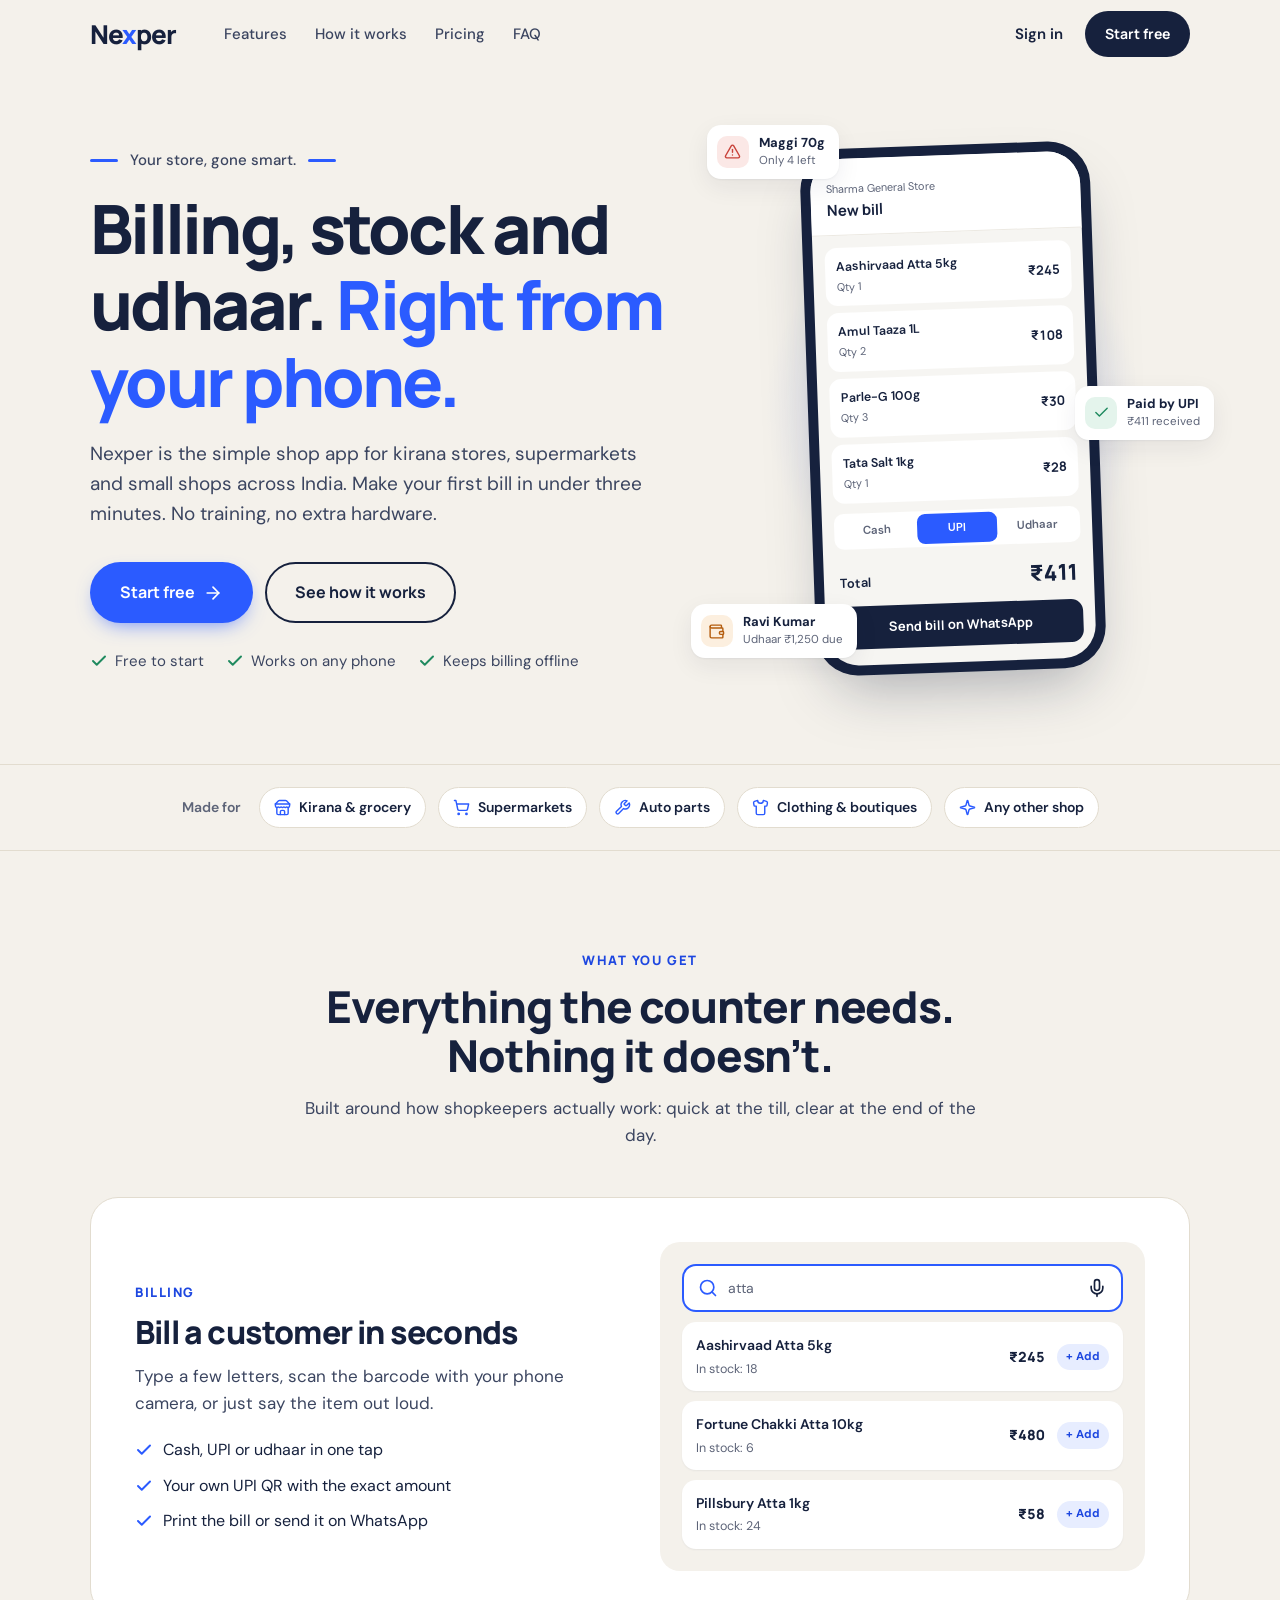
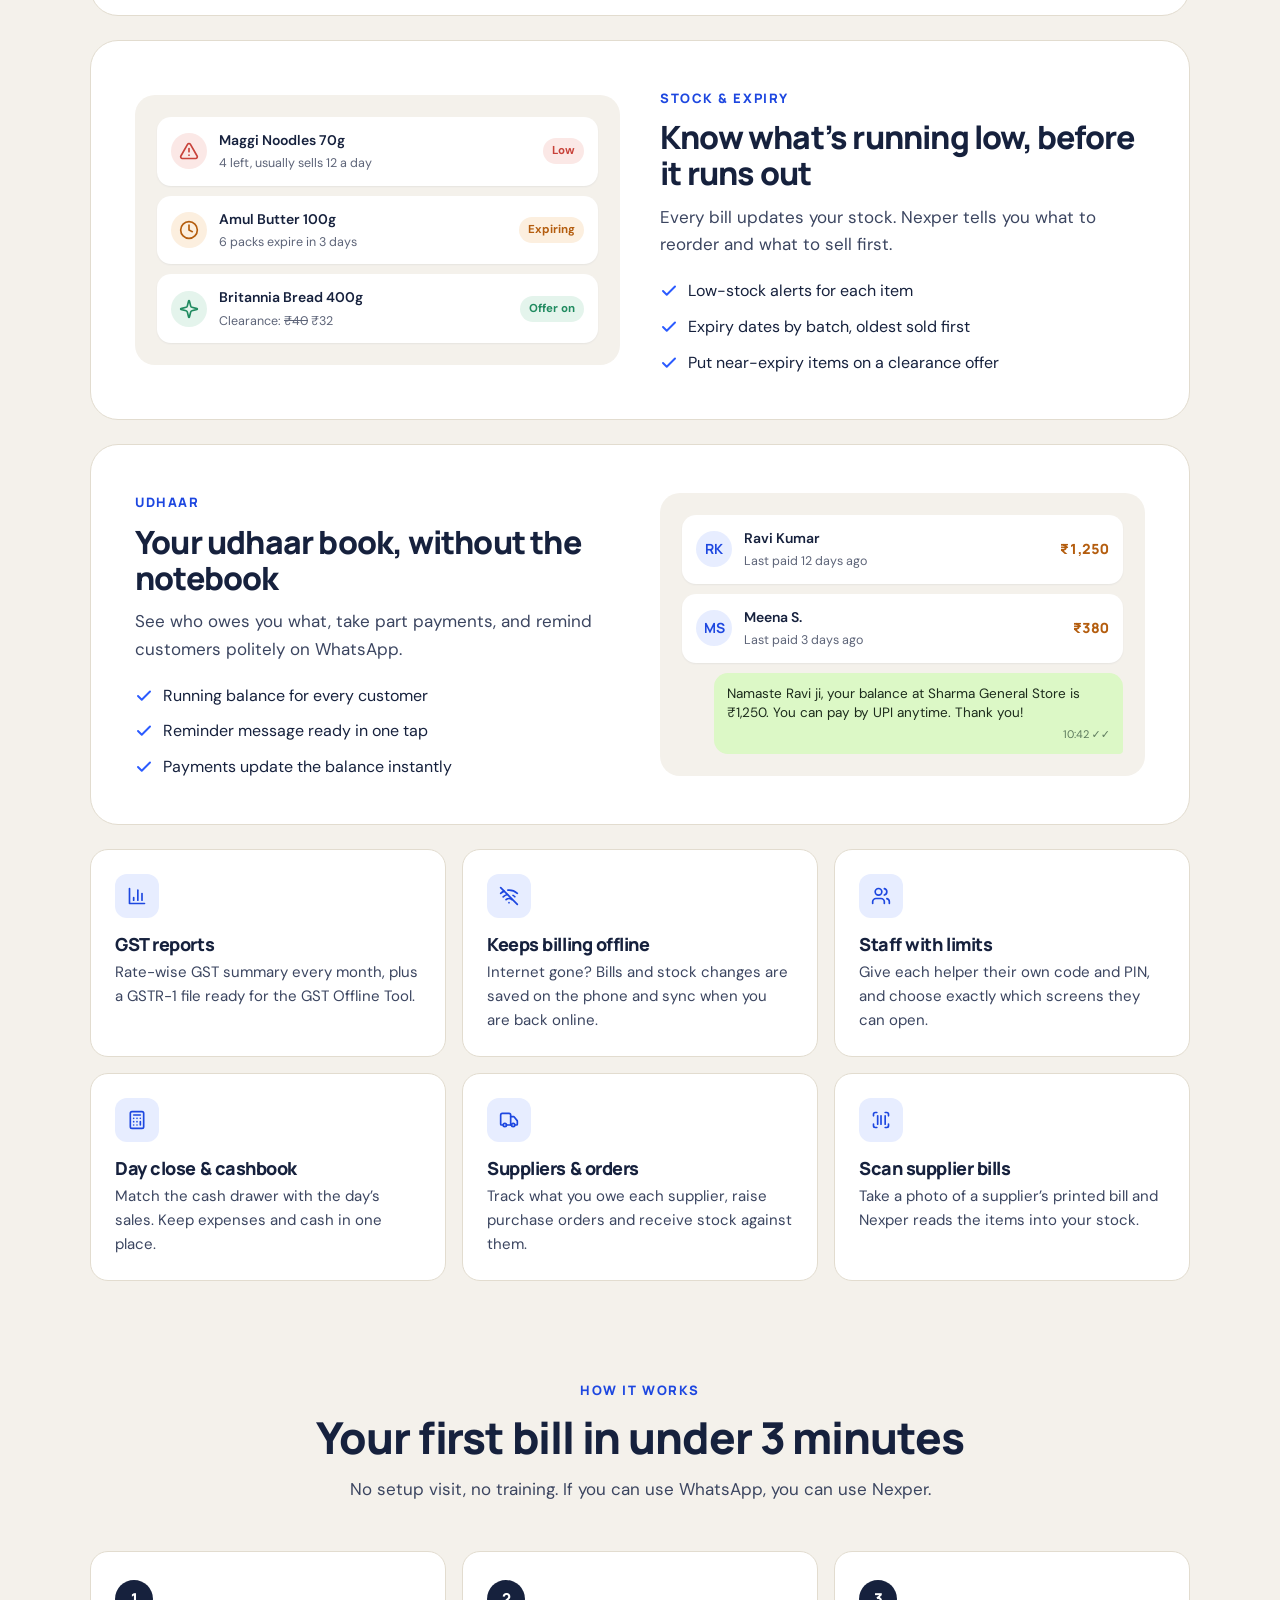
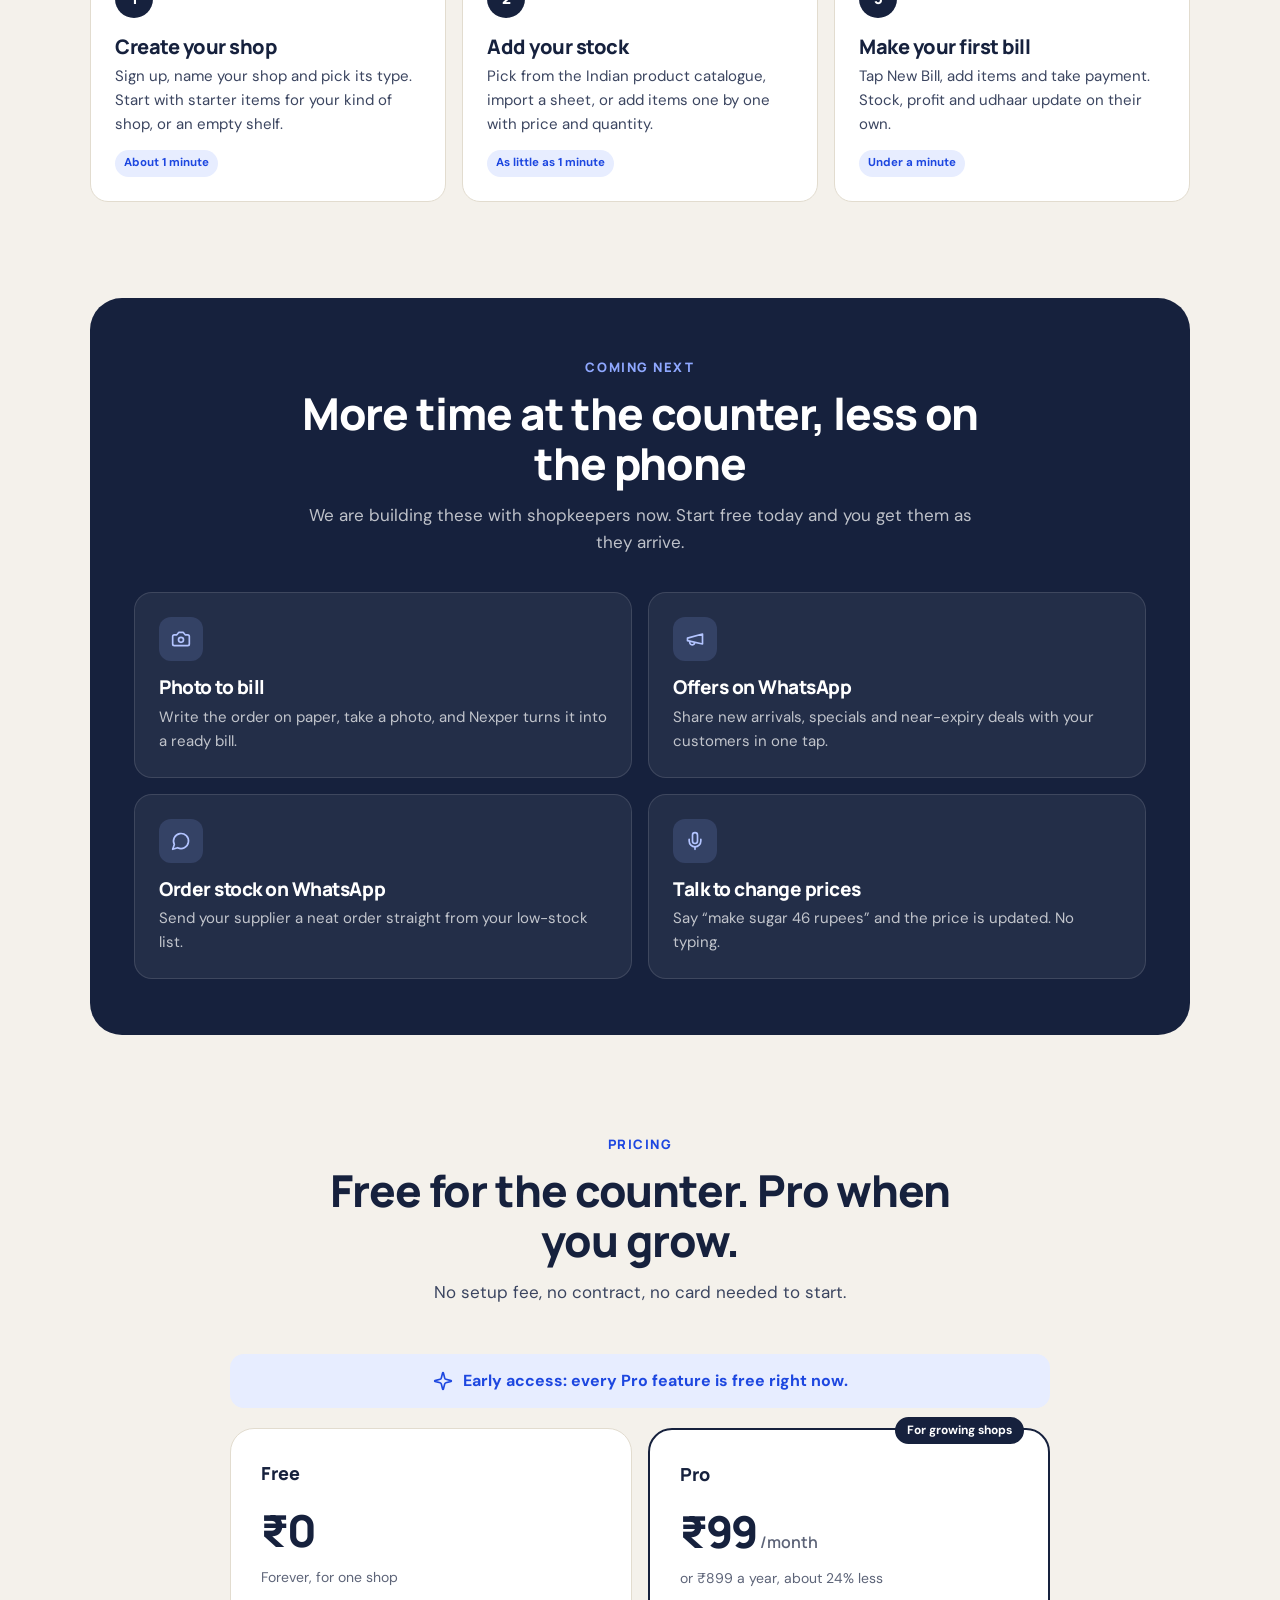
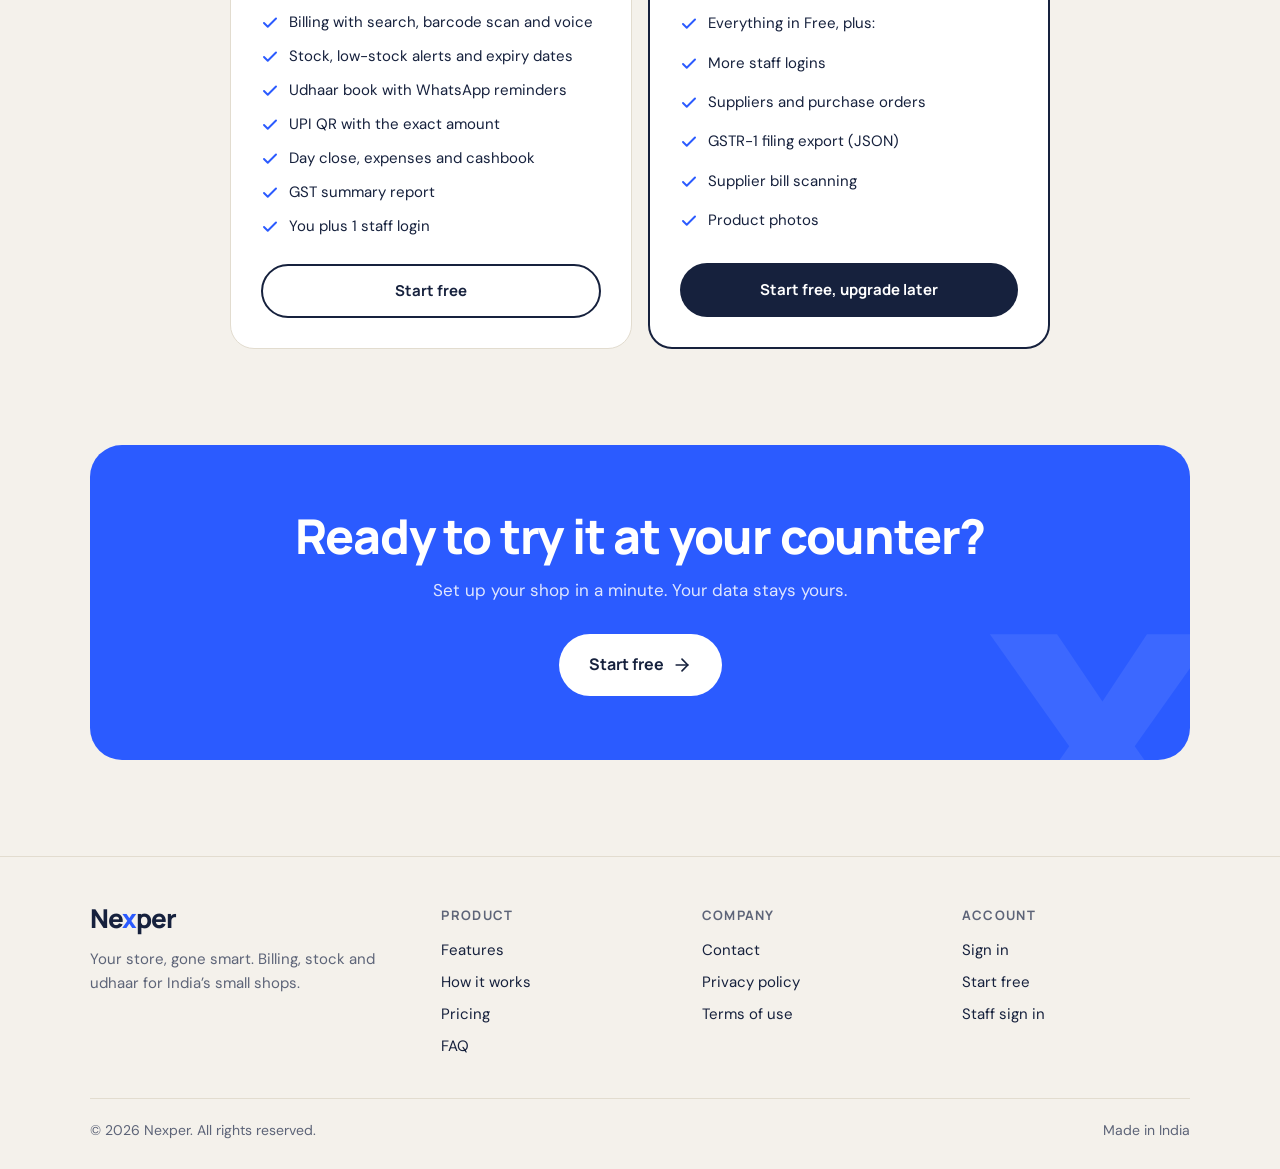
==== commit 887b854f: "Move FAQ to its own /faq/ page Co-Authored-By: Claude Sonnet 5.5 <noreply@anthropic.com> Claude-Sess" ====
--- a/index.html
+++ b/index.html
@@ -27,14 +27,14 @@
 <header class="header">
   <div class="wrap header-inner">
     <a class="wordmark" href="/" aria-label="Nexper home">Ne<span>x</span>per</a>
-    <nav class="nav" aria-label="Main"><a href="/#features">Features</a><a href="/#how">How it works</a><a href="/#pricing">Pricing</a><a href="/#faq">FAQ</a></nav>
+    <nav class="nav" aria-label="Main"><a href="/#features">Features</a><a href="/#how">How it works</a><a href="/#pricing">Pricing</a><a href="/faq/">FAQ</a></nav>
     <div class="header-actions">
       <a class="signin" href="https://app.nexper.in/login">Sign in</a>
       <a class="btn btn-dark" href="https://app.nexper.in/login?mode=signup">Start free</a>
       <button class="menu-btn" type="button" aria-label="Menu" aria-expanded="false" aria-controls="mobile-menu"><svg class="ico" aria-hidden="true"><use href="/assets/icons.svg#menu"/></svg></button>
     </div>
   </div>
-  <nav class="mobile-menu" id="mobile-menu" aria-label="Mobile"><a href="/#features">Features</a><a href="/#how">How it works</a><a href="/#pricing">Pricing</a><a href="/#faq">FAQ</a><a href="https://app.nexper.in/login">Sign in</a></nav>
+  <nav class="mobile-menu" id="mobile-menu" aria-label="Mobile"><a href="/#features">Features</a><a href="/#how">How it works</a><a href="/#pricing">Pricing</a><a href="/faq/">FAQ</a><a href="https://app.nexper.in/login">Sign in</a></nav>
 </header>
 <main id="main">
 <section class="hero">
@@ -200,17 +200,6 @@
   </div>
 </section>
 
-<section class="section" id="faq">
-  <div class="wrap">
-    <div class="section-head">
-      <span class="eyebrow">FAQ</span>
-      <h2>Questions shopkeepers ask</h2>
-    </div>
-    <div class="faq">
-      <details><summary>Do I need to install anything?<svg class="ico" aria-hidden="true"><use href="/assets/icons.svg#plus"/></svg></summary><p>No. Nexper opens in the browser on any phone, tablet or computer. On your phone you can add it to the home screen and it opens like an app.</p></details><details><summary>Do I need special hardware?<svg class="ico" aria-hidden="true"><use href="/assets/icons.svg#plus"/></svg></summary><p>No. Your phone camera scans barcodes. If you already have a printer you can print bills, but most shops just send the bill on WhatsApp.</p></details><details><summary>What happens when the internet goes down?<svg class="ico" aria-hidden="true"><use href="/assets/icons.svg#plus"/></svg></summary><p>New bills and stock changes are saved on your phone and sent automatically when you are back online. Reports need a connection.</p></details><details><summary>Is it really free?<svg class="ico" aria-hidden="true"><use href="/assets/icons.svg#plus"/></svg></summary><p>Yes. Billing, stock, udhaar, day close, expenses, cashbook and the GST summary are free for one shop, with you plus one staff login. During early access every Pro feature is free too.</p></details><details><summary>Can my staff use it?<svg class="ico" aria-hidden="true"><use href="/assets/icons.svg#plus"/></svg></summary><p>Yes. Each helper gets a staff code and PIN, and you decide which screens they can see. The limits are checked on our server, not just hidden in the app.</p></details><details><summary>Is it GST ready?<svg class="ico" aria-hidden="true"><use href="/assets/icons.svg#plus"/></svg></summary><p>You get a rate-wise GST summary for any month and a GSTR-1 export for the GST Offline Tool. It is a helper, not a filing service, so please check returns with your accountant.</p></details><details><summary>Is my shop&rsquo;s data safe?<svg class="ico" aria-hidden="true"><use href="/assets/icons.svg#plus"/></svg></summary><p>Each shop&rsquo;s data is kept separate by access rules in the database, and only the people you add can see it. Read our <a href="/privacy/">privacy policy</a> for details.</p></details>
-    </div>
-  </div>
-</section>
 
 <section class="closing">
   <div class="wrap">
@@ -229,7 +218,7 @@
         <a class="wordmark" href="/">Ne<span>x</span>per</a>
         <p>Your store, gone smart. Billing, stock and udhaar for India&rsquo;s small shops.</p>
       </div>
-      <div><h4>Product</h4><ul><li><a href="/#features">Features</a></li><li><a href="/#how">How it works</a></li><li><a href="/#pricing">Pricing</a></li><li><a href="/#faq">FAQ</a></li></ul></div><div><h4>Company</h4><ul><li><a href="/contact/">Contact</a></li><li><a href="/privacy/">Privacy policy</a></li><li><a href="/terms/">Terms of use</a></li></ul></div><div><h4>Account</h4><ul><li><a href="https://app.nexper.in/login">Sign in</a></li><li><a href="https://app.nexper.in/login?mode=signup">Start free</a></li><li><a href="https://app.nexper.in/login?mode=staff">Staff sign in</a></li></ul></div>
+      <div><h4>Product</h4><ul><li><a href="/#features">Features</a></li><li><a href="/#how">How it works</a></li><li><a href="/#pricing">Pricing</a></li><li><a href="/faq/">FAQ</a></li></ul></div><div><h4>Company</h4><ul><li><a href="/contact/">Contact</a></li><li><a href="/privacy/">Privacy policy</a></li><li><a href="/terms/">Terms of use</a></li></ul></div><div><h4>Account</h4><ul><li><a href="https://app.nexper.in/login">Sign in</a></li><li><a href="https://app.nexper.in/login?mode=signup">Start free</a></li><li><a href="https://app.nexper.in/login?mode=staff">Staff sign in</a></li></ul></div>
     </div>
     <div class="footer-bottom">
       <span>&copy; <span data-year>2026</span> Nexper. All rights reserved.</span>
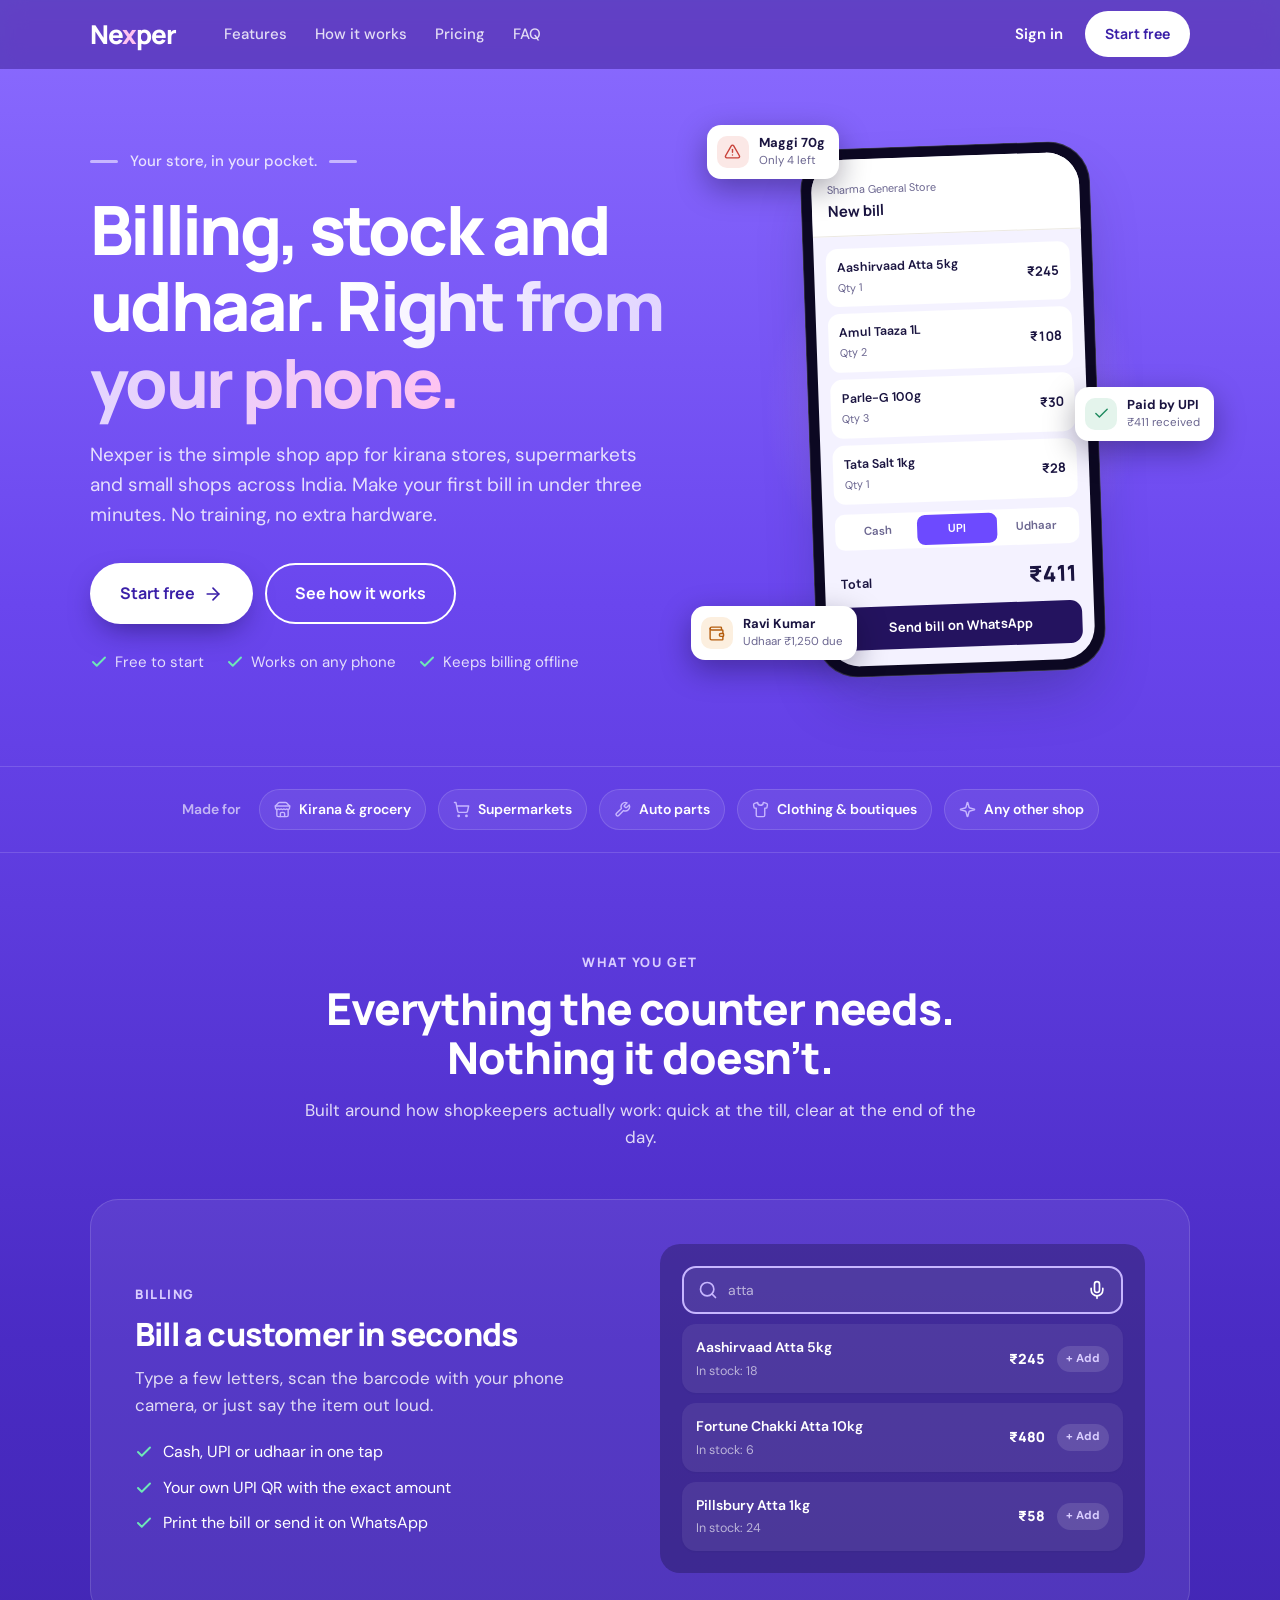
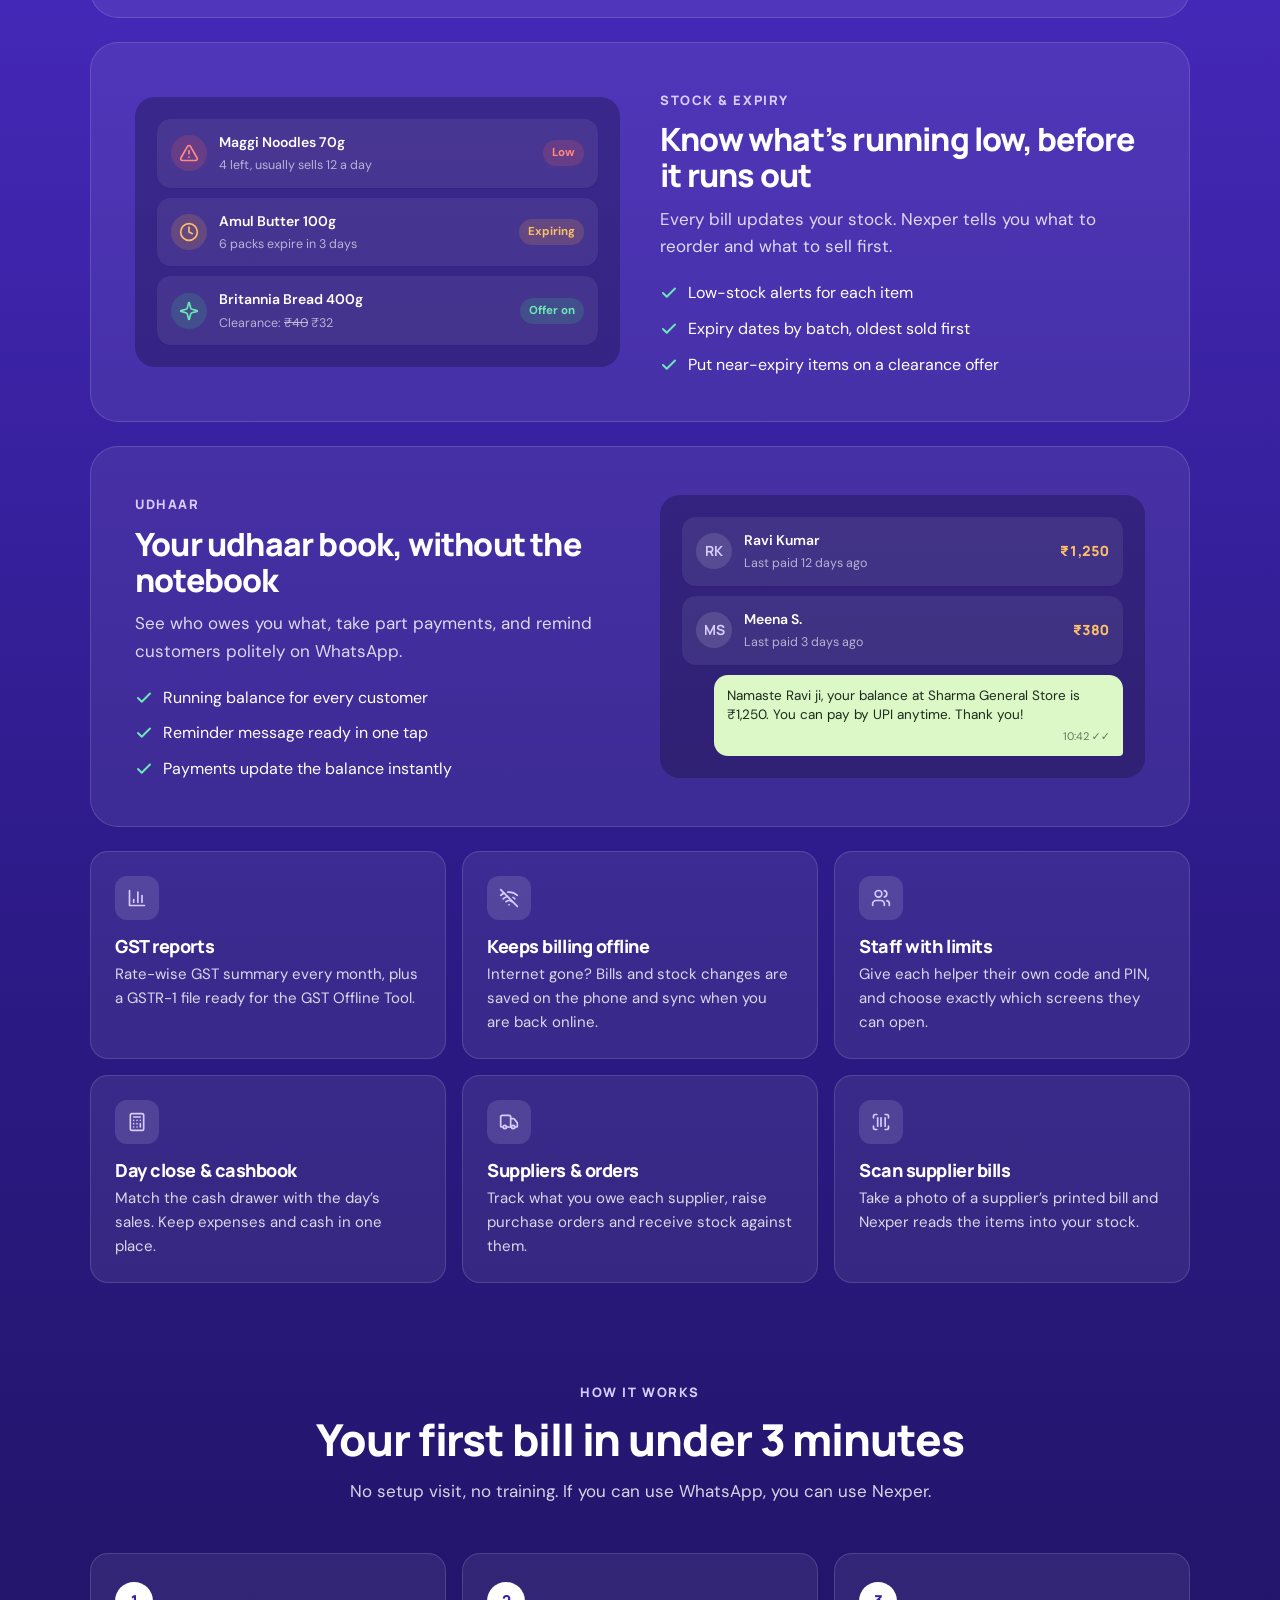
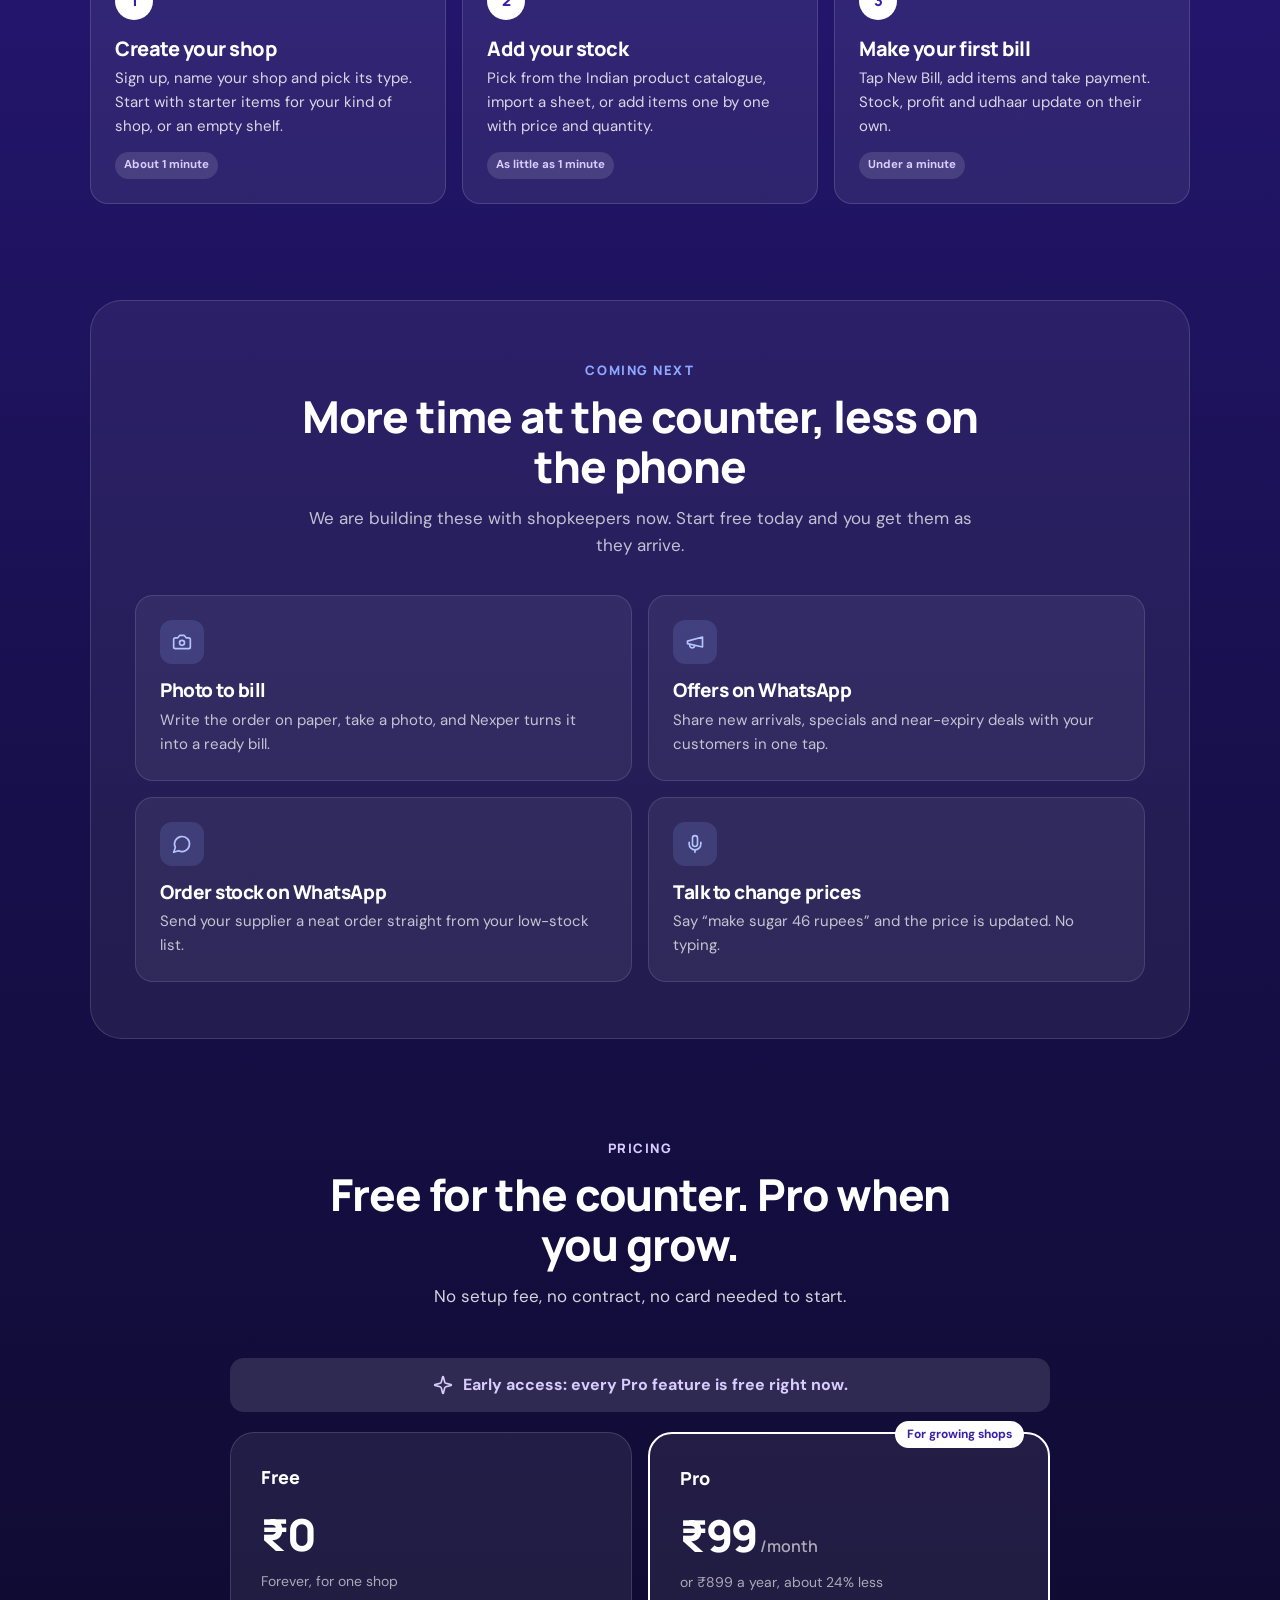
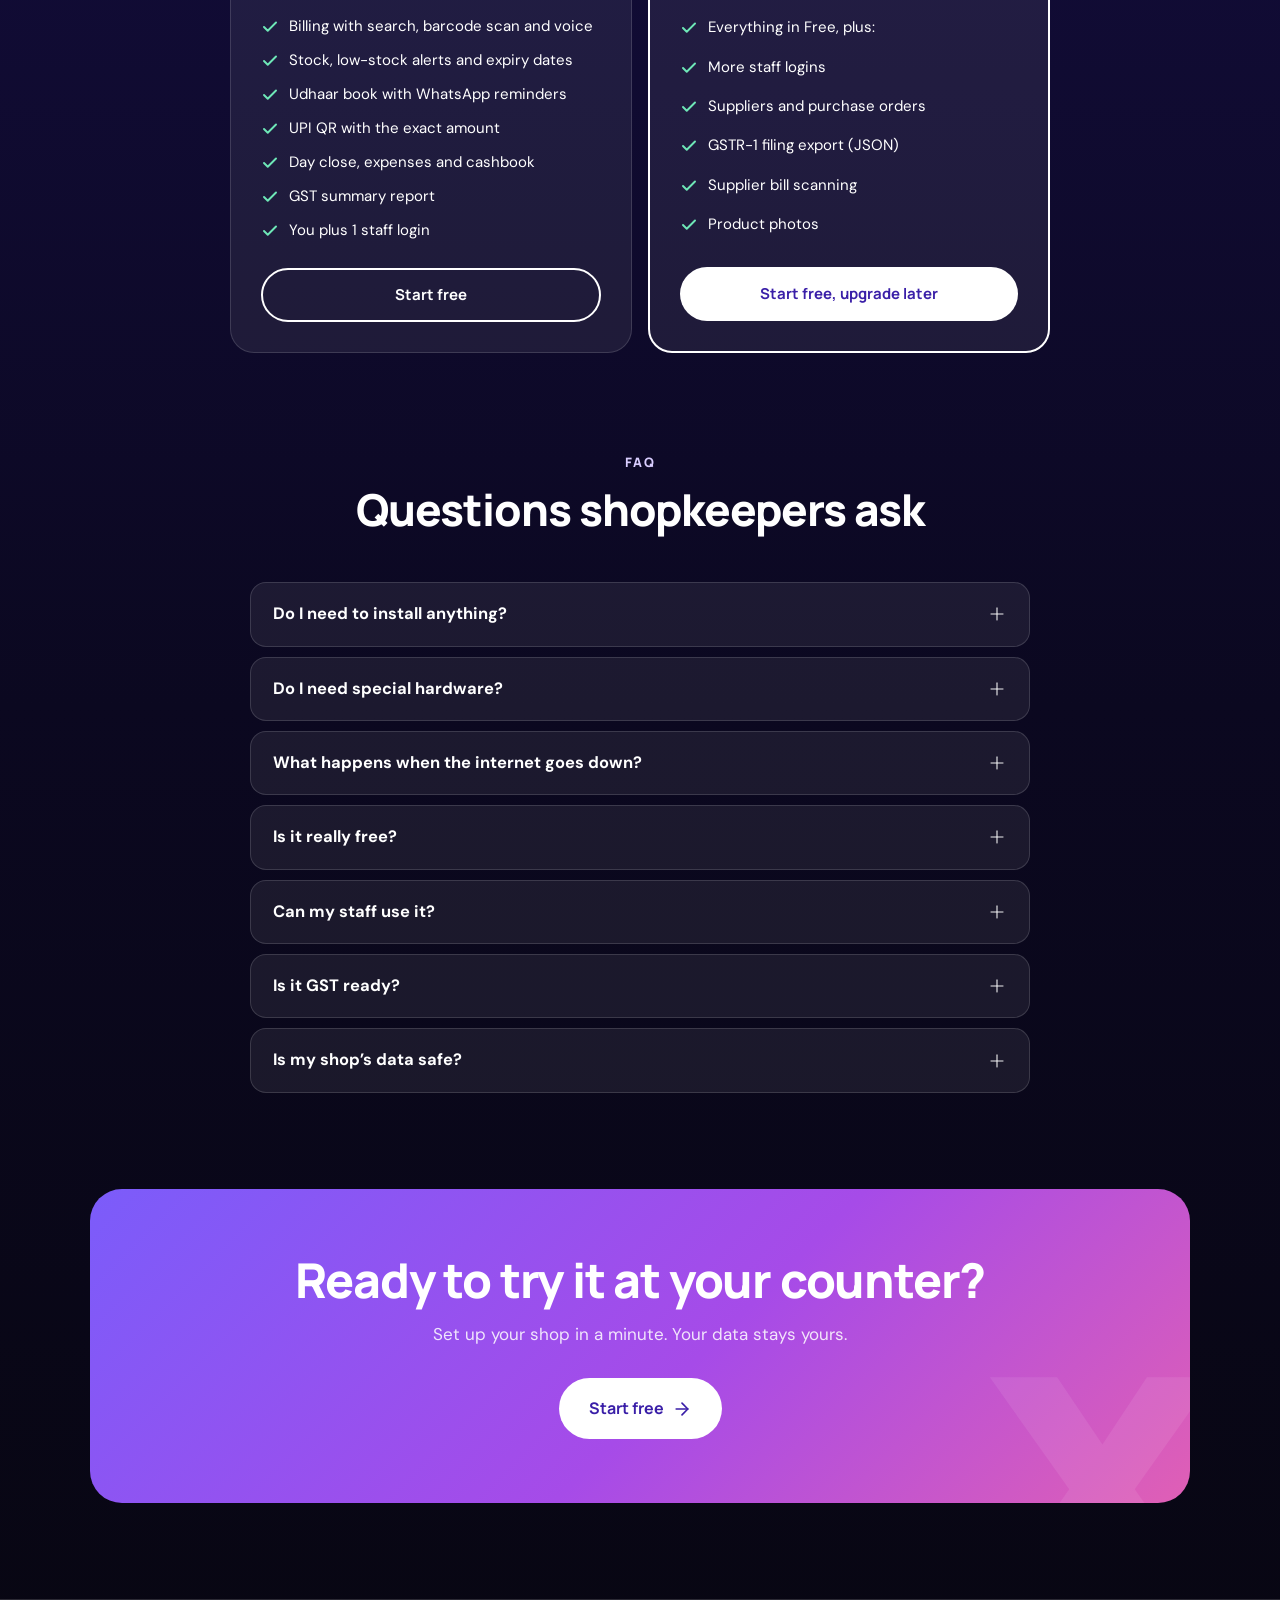
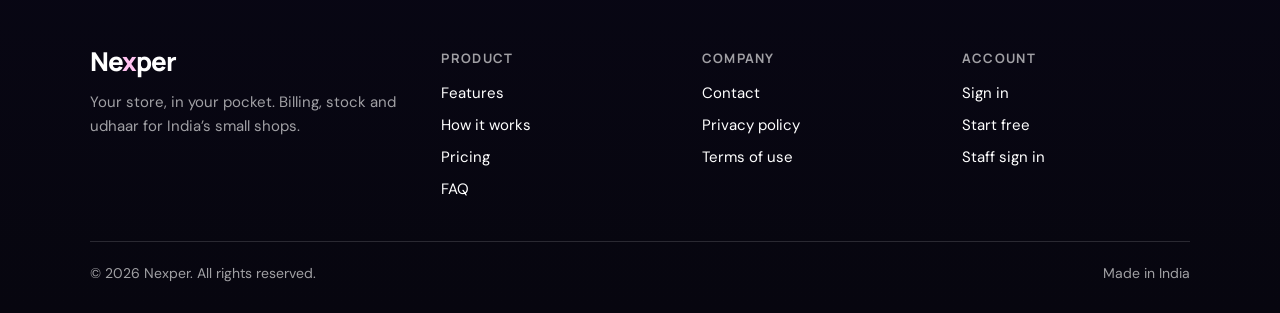
==== commit 2c5b6342: "Switch site to the Aurora look and new tagline One continuous background from light purple at the to" ====
--- a/index.html
+++ b/index.html
@@ -6,7 +6,7 @@
 <title>Nexper: billing, stock and udhaar app for your shop</title>
 <meta name="description" content="Nexper is a simple billing, stock and udhaar app for kirana stores, supermarkets and small shops in India. Works on any phone. Free to start.">
 <link rel="canonical" href="https://nexper.in/">
-<meta name="theme-color" content="#f4f1eb">
+<meta name="theme-color" content="#7a58f7">
 <link rel="icon" href="/icon.svg" type="image/svg+xml">
 <link rel="apple-touch-icon" href="/apple-touch-icon.png">
 <meta property="og:type" content="website">
@@ -27,20 +27,20 @@
 <header class="header">
   <div class="wrap header-inner">
     <a class="wordmark" href="/" aria-label="Nexper home">Ne<span>x</span>per</a>
-    <nav class="nav" aria-label="Main"><a href="/#features">Features</a><a href="/#how">How it works</a><a href="/#pricing">Pricing</a><a href="/faq/">FAQ</a></nav>
+    <nav class="nav" aria-label="Main"><a href="/#features">Features</a><a href="/#how">How it works</a><a href="/#pricing">Pricing</a><a href="/#faq">FAQ</a></nav>
     <div class="header-actions">
       <a class="signin" href="https://app.nexper.in/login">Sign in</a>
       <a class="btn btn-dark" href="https://app.nexper.in/login?mode=signup">Start free</a>
       <button class="menu-btn" type="button" aria-label="Menu" aria-expanded="false" aria-controls="mobile-menu"><svg class="ico" aria-hidden="true"><use href="/assets/icons.svg#menu"/></svg></button>
     </div>
   </div>
-  <nav class="mobile-menu" id="mobile-menu" aria-label="Mobile"><a href="/#features">Features</a><a href="/#how">How it works</a><a href="/#pricing">Pricing</a><a href="/faq/">FAQ</a><a href="https://app.nexper.in/login">Sign in</a></nav>
+  <nav class="mobile-menu" id="mobile-menu" aria-label="Mobile"><a href="/#features">Features</a><a href="/#how">How it works</a><a href="/#pricing">Pricing</a><a href="/#faq">FAQ</a><a href="https://app.nexper.in/login">Sign in</a></nav>
 </header>
 <main id="main">
 <section class="hero">
   <div class="wrap hero-grid">
     <div>
-      <span class="tagline">Your store, gone smart.</span>
+      <span class="tagline">Your store, in your pocket.</span>
       <h1>Billing, stock and udhaar. <em>Right from your phone.</em></h1>
       <p class="hero-sub">Nexper is the simple shop app for kirana stores, supermarkets and small shops across India. Make your first bill in under three minutes. No training, no extra hardware.</p>
       <div class="hero-ctas">
@@ -200,6 +200,17 @@
   </div>
 </section>
 
+<section class="section" id="faq">
+  <div class="wrap">
+    <div class="section-head">
+      <span class="eyebrow">FAQ</span>
+      <h2>Questions shopkeepers ask</h2>
+    </div>
+    <div class="faq">
+      <details><summary>Do I need to install anything?<svg class="ico" aria-hidden="true"><use href="/assets/icons.svg#plus"/></svg></summary><p>No. Nexper opens in the browser on any phone, tablet or computer. On your phone you can add it to the home screen and it opens like an app.</p></details><details><summary>Do I need special hardware?<svg class="ico" aria-hidden="true"><use href="/assets/icons.svg#plus"/></svg></summary><p>No. Your phone camera scans barcodes. If you already have a printer you can print bills, but most shops just send the bill on WhatsApp.</p></details><details><summary>What happens when the internet goes down?<svg class="ico" aria-hidden="true"><use href="/assets/icons.svg#plus"/></svg></summary><p>New bills and stock changes are saved on your phone and sent automatically when you are back online. Reports need a connection.</p></details><details><summary>Is it really free?<svg class="ico" aria-hidden="true"><use href="/assets/icons.svg#plus"/></svg></summary><p>Yes. Billing, stock, udhaar, day close, expenses, cashbook and the GST summary are free for one shop, with you plus one staff login. During early access every Pro feature is free too.</p></details><details><summary>Can my staff use it?<svg class="ico" aria-hidden="true"><use href="/assets/icons.svg#plus"/></svg></summary><p>Yes. Each helper gets a staff code and PIN, and you decide which screens they can see. The limits are checked on our server, not just hidden in the app.</p></details><details><summary>Is it GST ready?<svg class="ico" aria-hidden="true"><use href="/assets/icons.svg#plus"/></svg></summary><p>You get a rate-wise GST summary for any month and a GSTR-1 export for the GST Offline Tool. It is a helper, not a filing service, so please check returns with your accountant.</p></details><details><summary>Is my shop&rsquo;s data safe?<svg class="ico" aria-hidden="true"><use href="/assets/icons.svg#plus"/></svg></summary><p>Each shop&rsquo;s data is kept separate by access rules in the database, and only the people you add can see it. Read our <a href="/privacy/">privacy policy</a> for details.</p></details>
+    </div>
+  </div>
+</section>
 
 <section class="closing">
   <div class="wrap">
@@ -216,9 +227,9 @@
     <div class="footer-grid">
       <div class="footer-brand">
         <a class="wordmark" href="/">Ne<span>x</span>per</a>
-        <p>Your store, gone smart. Billing, stock and udhaar for India&rsquo;s small shops.</p>
-      </div>
-      <div><h4>Product</h4><ul><li><a href="/#features">Features</a></li><li><a href="/#how">How it works</a></li><li><a href="/#pricing">Pricing</a></li><li><a href="/faq/">FAQ</a></li></ul></div><div><h4>Company</h4><ul><li><a href="/contact/">Contact</a></li><li><a href="/privacy/">Privacy policy</a></li><li><a href="/terms/">Terms of use</a></li></ul></div><div><h4>Account</h4><ul><li><a href="https://app.nexper.in/login">Sign in</a></li><li><a href="https://app.nexper.in/login?mode=signup">Start free</a></li><li><a href="https://app.nexper.in/login?mode=staff">Staff sign in</a></li></ul></div>
+        <p>Your store, in your pocket. Billing, stock and udhaar for India&rsquo;s small shops.</p>
+      </div>
+      <div><h4>Product</h4><ul><li><a href="/#features">Features</a></li><li><a href="/#how">How it works</a></li><li><a href="/#pricing">Pricing</a></li><li><a href="/#faq">FAQ</a></li></ul></div><div><h4>Company</h4><ul><li><a href="/contact/">Contact</a></li><li><a href="/privacy/">Privacy policy</a></li><li><a href="/terms/">Terms of use</a></li></ul></div><div><h4>Account</h4><ul><li><a href="https://app.nexper.in/login">Sign in</a></li><li><a href="https://app.nexper.in/login?mode=signup">Start free</a></li><li><a href="https://app.nexper.in/login?mode=staff">Staff sign in</a></li></ul></div>
     </div>
     <div class="footer-bottom">
       <span>&copy; <span data-year>2026</span> Nexper. All rights reserved.</span>
--- a/assets/site.css
+++ b/assets/site.css
@@ -1,5 +1,5 @@
-/* Nexper marketing site. Colours come from the Nexper wordmark:
-   navy ink, electric-blue "x", warm cream paper. */
+/* Nexper marketing site. Base tokens first, then the Aurora theme at the
+   bottom of this file overrides them (purple-to-dark page background). */
 
 :root {
   --ink: #16213d;
@@ -8,9 +8,16 @@
   --blue: #2b5bff;
   --blue-ink: #1d47e0;
   --blue-soft: #e7edff;
-  --cream: #f4f1eb;
-  --cream-2: #ebe6dc;
-  --paper: #ffffff;
+  --bg: #f4f1eb;
+  --hover: #ebe6dc;
+  --surface: #ffffff;
+  --demo-bg: #f4f1eb;
+  --header-bg: rgba(244, 241, 235, 0.88);
+  --screen-bg: #f6f5f2;
+  --strong: #16213d;
+  --on-strong: #ffffff;
+  --band: #16213d;
+  --phone: #16213d;
   --line: #e2dccf;
   --green: #1f8a5f;
   --green-soft: #e4f4ec;
@@ -43,7 +50,7 @@
 
 body {
   margin: 0;
-  background: var(--cream);
+  background: var(--bg);
   color: var(--ink);
   font-family: var(--font-body);
   font-size: 16px;
@@ -93,8 +100,8 @@
   position: absolute;
   left: 12px;
   top: -60px;
-  background: var(--ink);
-  color: #fff;
+  background: var(--strong);
+  color: var(--on-strong);
   padding: 10px 14px;
   border-radius: 10px;
   z-index: 100;
@@ -162,19 +169,19 @@
   background: var(--blue-ink);
 }
 .btn-dark {
-  background: var(--ink);
-  color: #fff;
+  background: var(--strong);
+  color: var(--on-strong);
 }
 .btn-dark:hover {
-  background: #0d1530;
+  opacity: 0.9;
 }
 .btn-ghost {
   border-color: var(--ink);
   color: var(--ink);
 }
 .btn-ghost:hover {
-  background: var(--ink);
-  color: #fff;
+  background: var(--strong);
+  color: var(--on-strong);
 }
 .btn-light {
   background: #fff;
@@ -190,7 +197,7 @@
   position: sticky;
   top: 0;
   z-index: 50;
-  background: rgba(244, 241, 235, 0.88);
+  background: var(--header-bg);
   backdrop-filter: saturate(1.4) blur(12px);
   -webkit-backdrop-filter: saturate(1.4) blur(12px);
   border-bottom: 1px solid transparent;
@@ -219,7 +226,7 @@
   border-radius: 999px;
 }
 .nav a:hover {
-  background: var(--cream-2);
+  background: var(--hover);
   color: var(--ink);
 }
 .header-actions {
@@ -273,7 +280,7 @@
     display: block;
     border-top: 1px solid var(--line);
     padding: 8px 20px 20px;
-    background: var(--cream);
+    background: var(--bg);
   }
   .mobile-menu a {
     display: block;
@@ -380,20 +387,21 @@
 .phone {
   position: relative;
   width: 290px;
-  background: var(--ink);
+  background: var(--phone);
   border-radius: 42px;
   padding: 10px;
   box-shadow: var(--shadow-lg);
   transform: rotate(-2deg);
 }
 .screen {
-  background: #f6f5f2;
+  color: var(--ink);
+  background: var(--screen-bg);
   border-radius: 33px;
   overflow: hidden;
   font-size: 13px;
 }
 .screen-top {
-  background: var(--paper);
+  background: var(--surface);
   padding: 22px 16px 12px;
   border-bottom: 1px solid #ece9e2;
 }
@@ -415,7 +423,7 @@
   display: flex;
   align-items: center;
   justify-content: space-between;
-  background: var(--paper);
+  background: var(--surface);
   border-radius: 12px;
   padding: 9px 11px;
 }
@@ -436,7 +444,7 @@
 }
 .pay {
   display: flex;
-  background: var(--paper);
+  background: var(--surface);
   border-radius: 10px;
   padding: 3px;
   margin-top: 3px;
@@ -468,8 +476,8 @@
   color: var(--ink);
 }
 .screen-cta {
-  background: var(--ink);
-  color: #fff;
+  background: var(--strong);
+  color: var(--on-strong);
   text-align: center;
   border-radius: 12px;
   padding: 11px;
@@ -479,12 +487,13 @@
 }
 
 .chip {
+  color: var(--ink);
   position: absolute;
   z-index: 2;
   display: flex;
   align-items: center;
   gap: 10px;
-  background: var(--paper);
+  background: var(--surface);
   border-radius: 14px;
   padding: 10px 14px 10px 10px;
   box-shadow: var(--shadow);
@@ -595,7 +604,7 @@
   display: inline-flex;
   align-items: center;
   gap: 8px;
-  background: var(--paper);
+  background: var(--surface);
   border: 1px solid var(--line);
   border-radius: 999px;
   padding: 8px 14px;
@@ -647,7 +656,7 @@
   grid-template-columns: 1fr 1fr;
   gap: 40px;
   align-items: center;
-  background: var(--paper);
+  background: var(--surface);
   border-radius: 28px;
   padding: 44px;
   border: 1px solid var(--line);
@@ -685,7 +694,7 @@
   stroke-width: 2.6;
 }
 .demo {
-  background: var(--cream);
+  background: var(--demo-bg);
   border-radius: 20px;
   padding: 22px;
   display: grid;
@@ -693,7 +702,7 @@
   font-size: 14px;
 }
 .demo-card {
-  background: var(--paper);
+  background: var(--surface);
   border-radius: 14px;
   padding: 12px 14px;
   display: flex;
@@ -757,7 +766,7 @@
   display: flex;
   align-items: center;
   gap: 10px;
-  background: var(--paper);
+  background: var(--surface);
   border: 2px solid var(--blue);
   border-radius: 14px;
   padding: 11px 14px;
@@ -809,7 +818,7 @@
   margin-top: 24px;
 }
 .card {
-  background: var(--paper);
+  background: var(--surface);
   border: 1px solid var(--line);
   border-radius: var(--radius);
   padding: 24px;
@@ -853,7 +862,7 @@
 }
 .step {
   position: relative;
-  background: var(--paper);
+  background: var(--surface);
   border: 1px solid var(--line);
   border-radius: var(--radius);
   padding: 28px 24px 24px;
@@ -867,8 +876,8 @@
   border-radius: 50%;
   display: grid;
   place-items: center;
-  background: var(--ink);
-  color: #fff;
+  background: var(--strong);
+  color: var(--on-strong);
 }
 .step h3 {
   font-size: 20px;
@@ -902,7 +911,7 @@
 
 /* Coming soon */
 .soon {
-  background: var(--ink);
+  background: var(--band);
   color: #fff;
   border-radius: 32px;
   padding: 56px 44px;
@@ -974,7 +983,7 @@
   margin: 0 auto;
 }
 .plan {
-  background: var(--paper);
+  background: var(--surface);
   border: 1px solid var(--line);
   border-radius: 24px;
   padding: 30px;
@@ -982,15 +991,15 @@
   flex-direction: column;
 }
 .plan.featured {
-  border: 2px solid var(--ink);
+  border: 2px solid var(--strong);
   position: relative;
 }
 .plan-badge {
   position: absolute;
   top: -13px;
   right: 24px;
-  background: var(--ink);
-  color: #fff;
+  background: var(--strong);
+  color: var(--on-strong);
   font-size: 12px;
   font-weight: 700;
   padding: 4px 12px;
@@ -1040,7 +1049,7 @@
   gap: 10px;
 }
 .faq details {
-  background: var(--paper);
+  background: var(--surface);
   border: 1px solid var(--line);
   border-radius: 16px;
   padding: 0 22px;
@@ -1223,7 +1232,7 @@
   display: flex;
   gap: 14px;
   align-items: flex-start;
-  background: var(--paper);
+  background: var(--surface);
   border: 1px solid var(--line);
   border-radius: var(--radius);
   padding: 22px;
@@ -1267,3 +1276,95 @@
   font-size: 18px;
   margin: 16px 0 28px;
 }
+
+/* Aurora theme: one continuous background, light AI purple at the top flowing
+   into near-black at the bottom of the page. */
+:root {
+  --ink: #ffffff;
+  --ink-2: rgba(255, 255, 255, 0.82);
+  --muted: rgba(255, 255, 255, 0.62);
+  --blue: #c7b6ff;
+  --blue-ink: #d9cdff;
+  --blue-soft: rgba(255, 255, 255, 0.12);
+  --bg: transparent;
+  --hover: rgba(255, 255, 255, 0.1);
+  --surface: rgba(255, 255, 255, 0.07);
+  --line: rgba(255, 255, 255, 0.14);
+  --demo-bg: rgba(10, 6, 30, 0.28);
+  --header-bg: rgba(60, 36, 150, 0.55);
+  --strong: #ffffff;
+  --on-strong: #3a1fa8;
+  --band: rgba(255, 255, 255, 0.06);
+  --phone: #0c0822;
+  --green-soft: rgba(52, 199, 132, 0.18);
+  --green: #6ee7b7;
+  --amber-soft: rgba(245, 158, 66, 0.18);
+  --amber: #fbbf6a;
+  --red-soft: rgba(240, 98, 88, 0.18);
+  --red: #ff8a80;
+  --shadow: 0 10px 30px rgba(8, 4, 30, 0.35);
+}
+body {
+  min-height: 100vh;
+  background: linear-gradient(180deg, #8b6cff 0%, #6a46ee 9%, #4a2bc4 20%, #2c1a86 38%, #170f4a 60%, #0b0820 82%, #07060f 100%);
+  background-color: #07060f;
+}
+.hero h1 em {
+  background: linear-gradient(90deg, #ffffff 0%, #e2d6ff 45%, #ffc2f0 100%);
+  -webkit-background-clip: text;
+  background-clip: text;
+  color: transparent;
+}
+.wordmark span {
+  color: #ffc2f0;
+}
+.btn-primary {
+  background: #ffffff;
+  color: #3a1fa8;
+  box-shadow: 0 12px 30px -10px rgba(20, 8, 70, 0.6);
+}
+.btn-primary:hover {
+  background: #efe9ff;
+}
+.checks .ico,
+.ticks .ico {
+  color: #6ee7b7;
+}
+.phone-stage::before {
+  background: radial-gradient(circle, rgba(255, 194, 240, 0.35), rgba(255, 194, 240, 0) 70%);
+}
+.phone {
+  border: 1px solid rgba(255, 255, 255, 0.18);
+}
+/* The phone screen and floating chips stay light, like the real app. */
+.screen,
+.chip {
+  --ink: #1a1440;
+  --muted: #6b6690;
+  --surface: #ffffff;
+  --strong: #24135f;
+  --on-strong: #ffffff;
+  --blue: #6d4aff;
+  --green-soft: #e4f4ec;
+  --green: #1f8a5f;
+  --amber-soft: #fcefdf;
+  --amber: #b45d0e;
+  --red-soft: #fbe8e6;
+  --red: #c8423a;
+  color: var(--ink);
+}
+.screen {
+  background: #f4f2ff;
+}
+.soon {
+  border: 1px solid var(--line);
+}
+.closing-box {
+  background: linear-gradient(135deg, #7b5cfa 0%, #a64be8 55%, #e05fb5 100%);
+}
+.shops {
+  border-color: var(--line);
+}
+.btn-light {
+  color: #3a1fa8;
+}
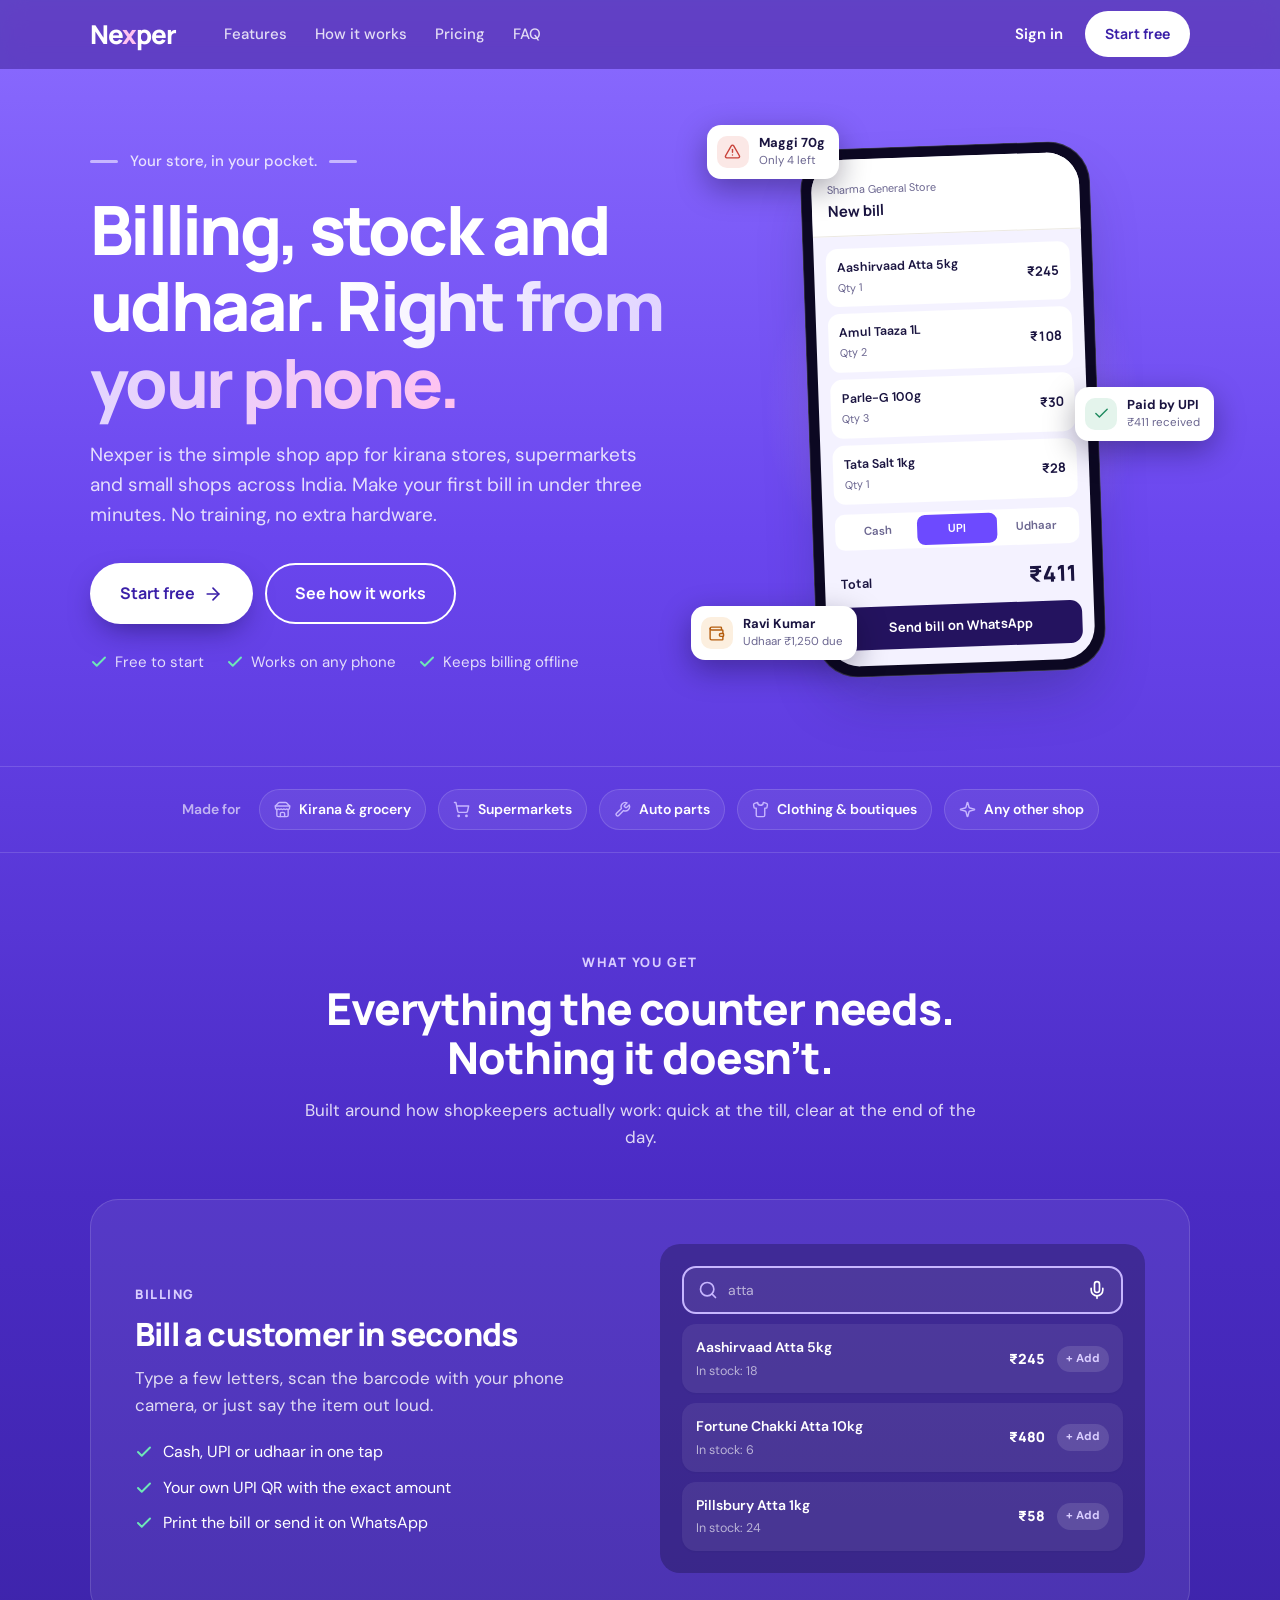
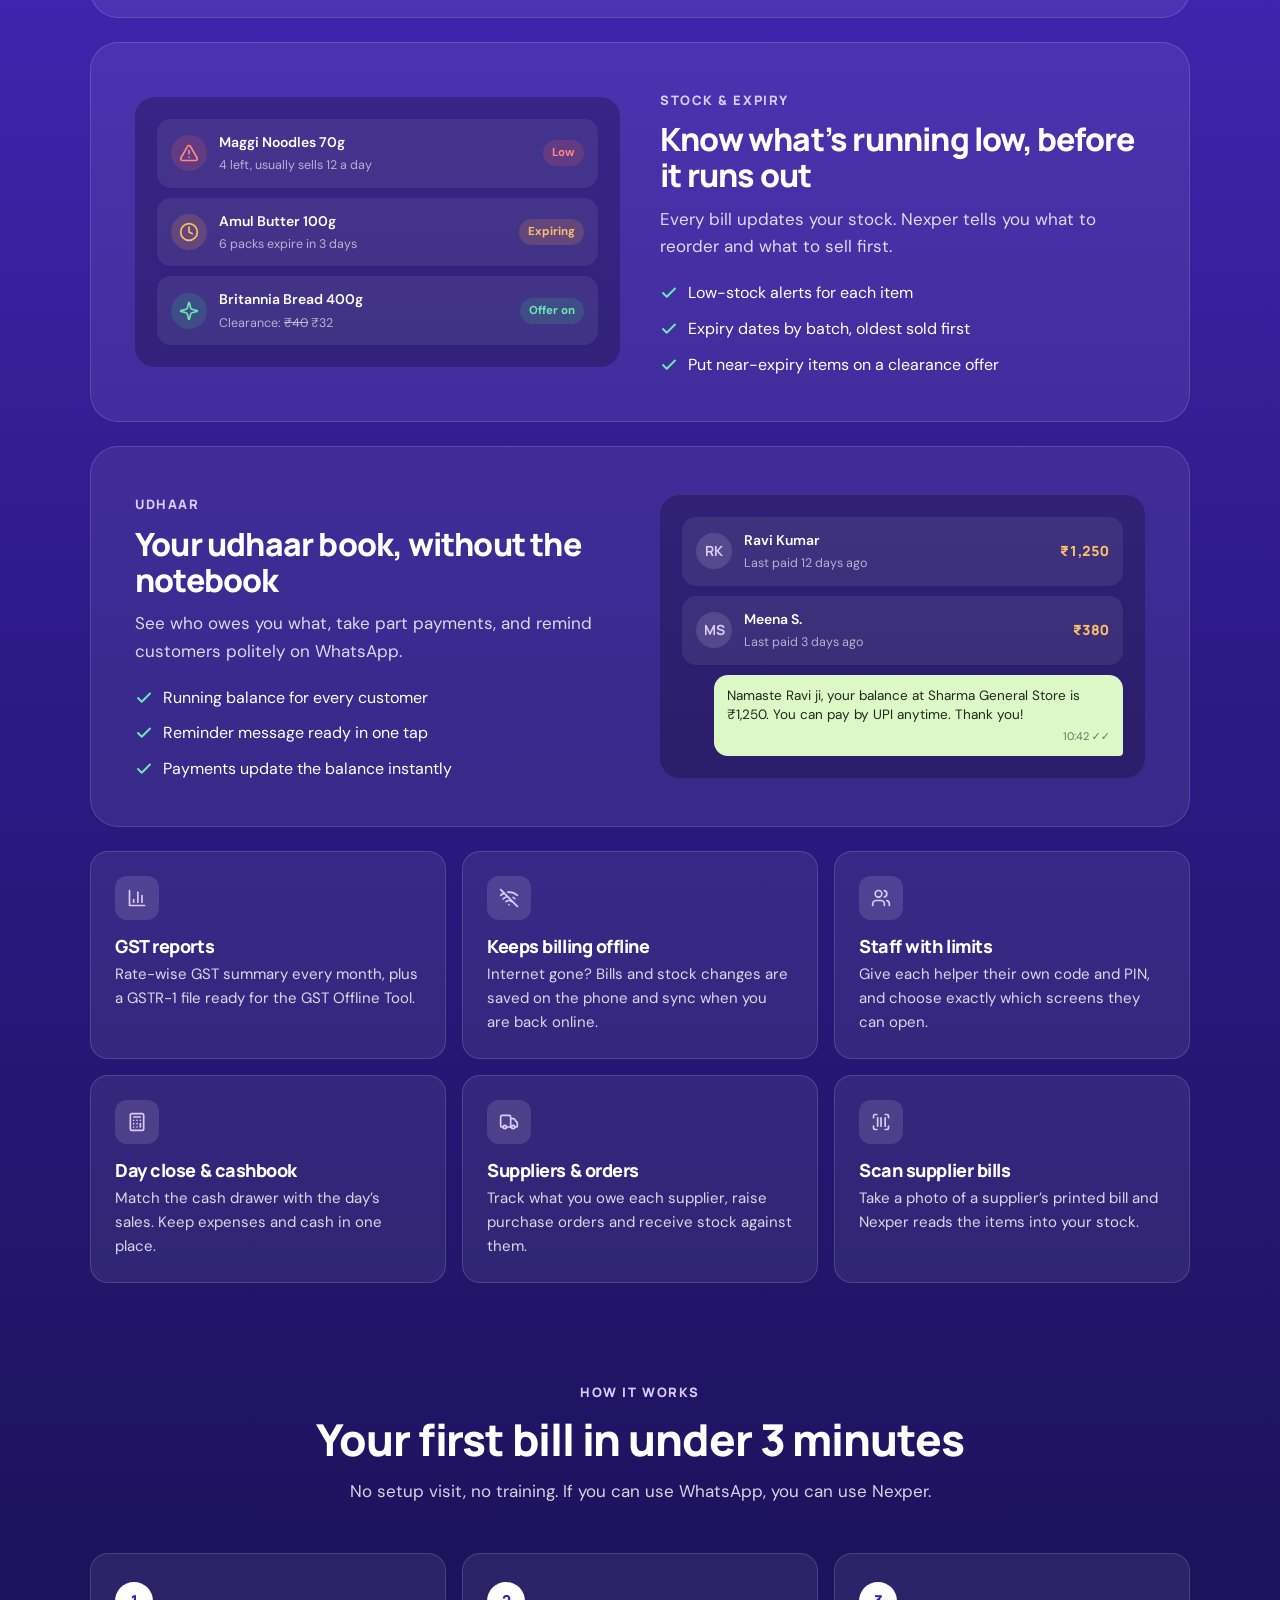
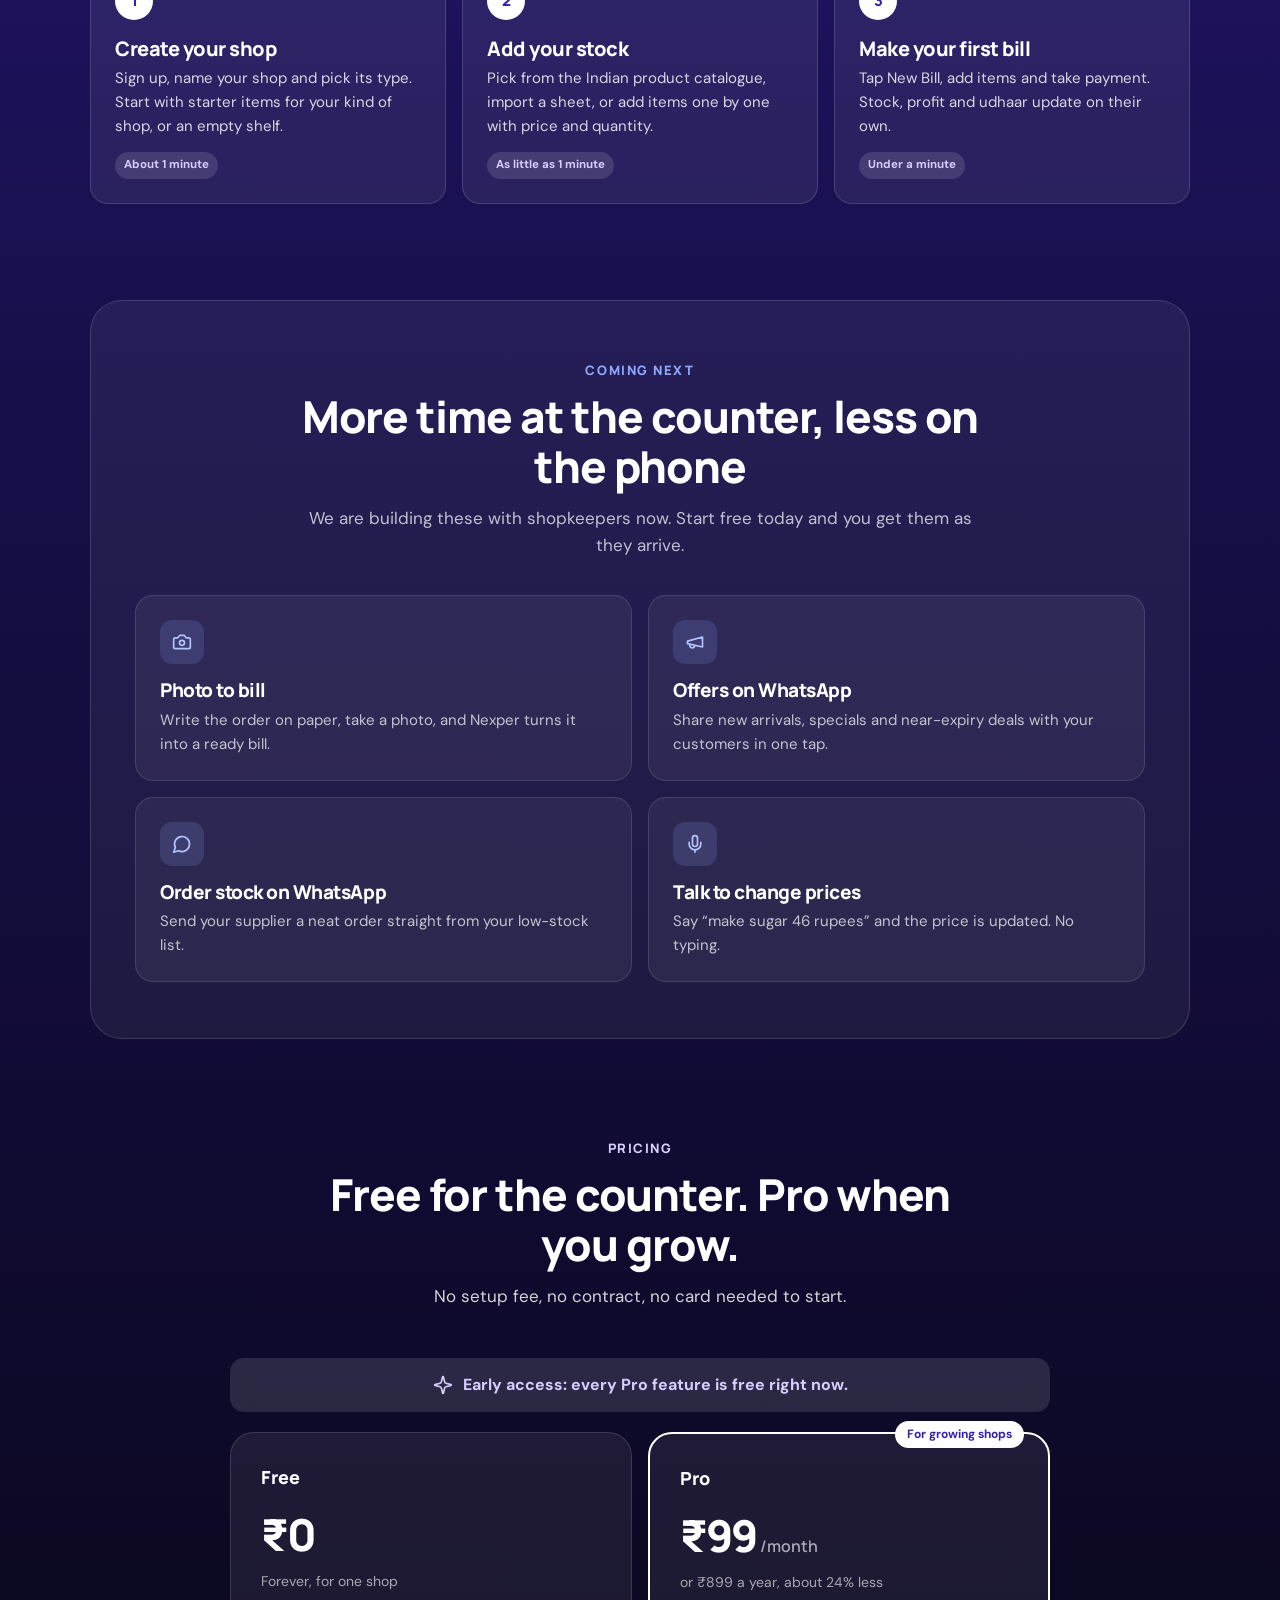
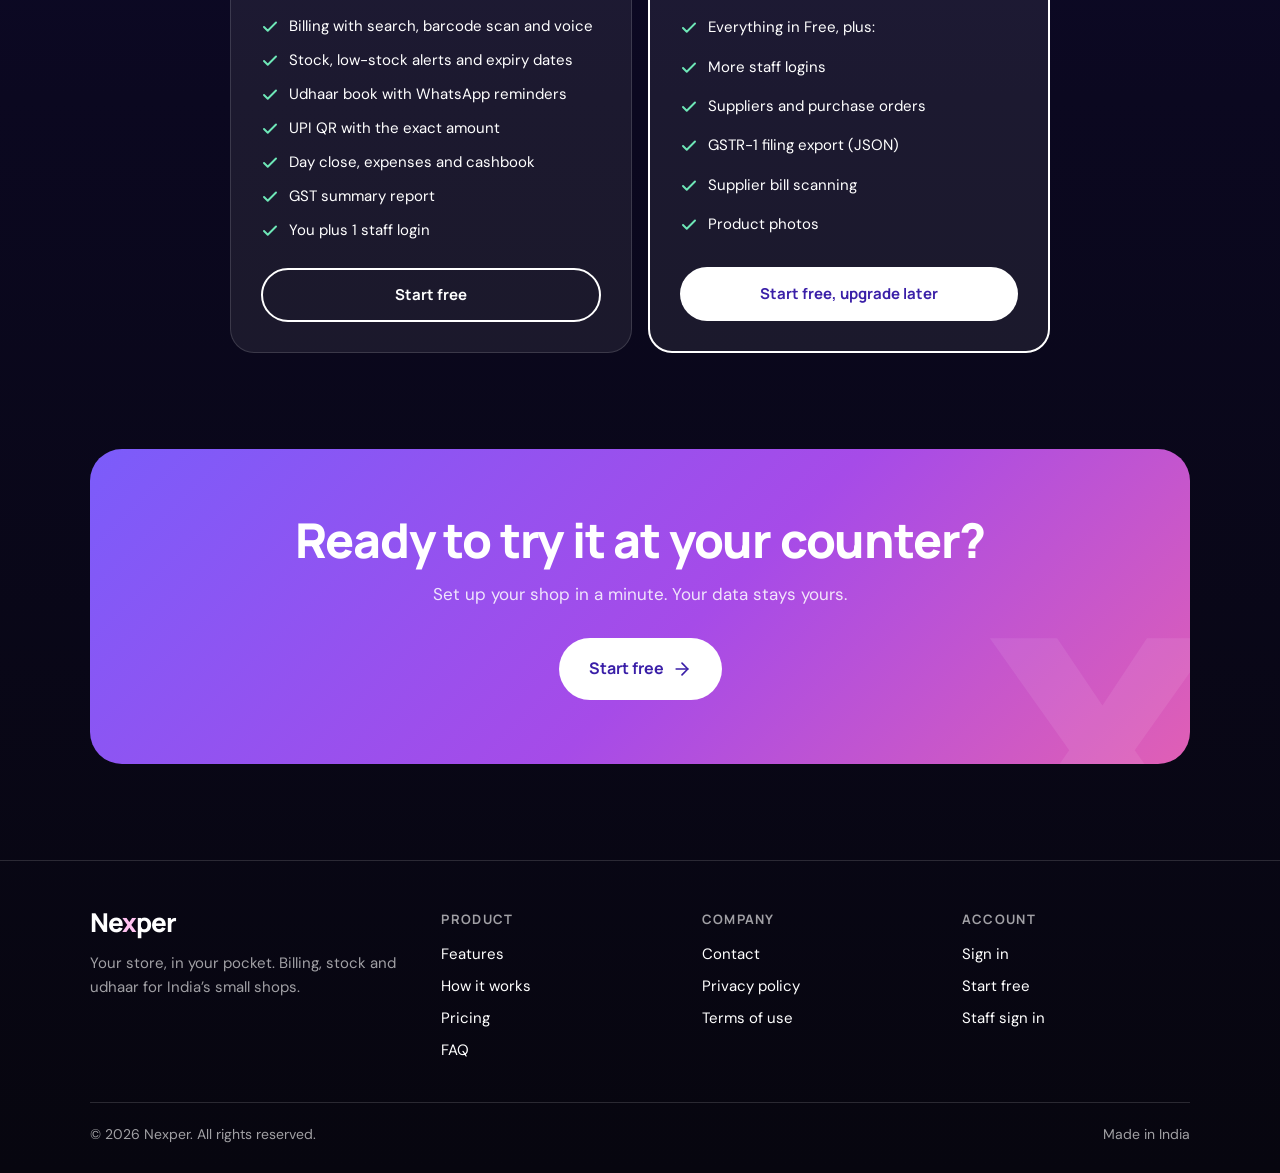
==== commit 9cf77907: "Merge main (FAQ page) into the Aurora redesign Keeps the separate /faq/ page from main, restyled in " ====
--- a/index.html
+++ b/index.html
@@ -14,7 +14,7 @@
 <meta property="og:title" content="Nexper: billing, stock and udhaar app for your shop">
 <meta property="og:description" content="Nexper is a simple billing, stock and udhaar app for kirana stores, supermarkets and small shops in India. Works on any phone. Free to start.">
 <meta property="og:url" content="https://nexper.in/">
-<meta property="og:image" content="https://nexper.in/og.png">
+<meta property="og:image" content="https://nexper.in/og.jpg">
 <meta property="og:locale" content="en_IN">
 <meta name="twitter:card" content="summary_large_image">
 <link rel="preconnect" href="https://fonts.googleapis.com">
@@ -27,14 +27,14 @@
 <header class="header">
   <div class="wrap header-inner">
     <a class="wordmark" href="/" aria-label="Nexper home">Ne<span>x</span>per</a>
-    <nav class="nav" aria-label="Main"><a href="/#features">Features</a><a href="/#how">How it works</a><a href="/#pricing">Pricing</a><a href="/#faq">FAQ</a></nav>
+    <nav class="nav" aria-label="Main"><a href="/#features">Features</a><a href="/#how">How it works</a><a href="/#pricing">Pricing</a><a href="/faq/">FAQ</a></nav>
     <div class="header-actions">
       <a class="signin" href="https://app.nexper.in/login">Sign in</a>
       <a class="btn btn-dark" href="https://app.nexper.in/login?mode=signup">Start free</a>
       <button class="menu-btn" type="button" aria-label="Menu" aria-expanded="false" aria-controls="mobile-menu"><svg class="ico" aria-hidden="true"><use href="/assets/icons.svg#menu"/></svg></button>
     </div>
   </div>
-  <nav class="mobile-menu" id="mobile-menu" aria-label="Mobile"><a href="/#features">Features</a><a href="/#how">How it works</a><a href="/#pricing">Pricing</a><a href="/#faq">FAQ</a><a href="https://app.nexper.in/login">Sign in</a></nav>
+  <nav class="mobile-menu" id="mobile-menu" aria-label="Mobile"><a href="/#features">Features</a><a href="/#how">How it works</a><a href="/#pricing">Pricing</a><a href="/faq/">FAQ</a><a href="https://app.nexper.in/login">Sign in</a></nav>
 </header>
 <main id="main">
 <section class="hero">
@@ -200,18 +200,6 @@
   </div>
 </section>
 
-<section class="section" id="faq">
-  <div class="wrap">
-    <div class="section-head">
-      <span class="eyebrow">FAQ</span>
-      <h2>Questions shopkeepers ask</h2>
-    </div>
-    <div class="faq">
-      <details><summary>Do I need to install anything?<svg class="ico" aria-hidden="true"><use href="/assets/icons.svg#plus"/></svg></summary><p>No. Nexper opens in the browser on any phone, tablet or computer. On your phone you can add it to the home screen and it opens like an app.</p></details><details><summary>Do I need special hardware?<svg class="ico" aria-hidden="true"><use href="/assets/icons.svg#plus"/></svg></summary><p>No. Your phone camera scans barcodes. If you already have a printer you can print bills, but most shops just send the bill on WhatsApp.</p></details><details><summary>What happens when the internet goes down?<svg class="ico" aria-hidden="true"><use href="/assets/icons.svg#plus"/></svg></summary><p>New bills and stock changes are saved on your phone and sent automatically when you are back online. Reports need a connection.</p></details><details><summary>Is it really free?<svg class="ico" aria-hidden="true"><use href="/assets/icons.svg#plus"/></svg></summary><p>Yes. Billing, stock, udhaar, day close, expenses, cashbook and the GST summary are free for one shop, with you plus one staff login. During early access every Pro feature is free too.</p></details><details><summary>Can my staff use it?<svg class="ico" aria-hidden="true"><use href="/assets/icons.svg#plus"/></svg></summary><p>Yes. Each helper gets a staff code and PIN, and you decide which screens they can see. The limits are checked on our server, not just hidden in the app.</p></details><details><summary>Is it GST ready?<svg class="ico" aria-hidden="true"><use href="/assets/icons.svg#plus"/></svg></summary><p>You get a rate-wise GST summary for any month and a GSTR-1 export for the GST Offline Tool. It is a helper, not a filing service, so please check returns with your accountant.</p></details><details><summary>Is my shop&rsquo;s data safe?<svg class="ico" aria-hidden="true"><use href="/assets/icons.svg#plus"/></svg></summary><p>Each shop&rsquo;s data is kept separate by access rules in the database, and only the people you add can see it. Read our <a href="/privacy/">privacy policy</a> for details.</p></details>
-    </div>
-  </div>
-</section>
-
 <section class="closing">
   <div class="wrap">
     <div class="closing-box">
@@ -229,7 +217,7 @@
         <a class="wordmark" href="/">Ne<span>x</span>per</a>
         <p>Your store, in your pocket. Billing, stock and udhaar for India&rsquo;s small shops.</p>
       </div>
-      <div><h4>Product</h4><ul><li><a href="/#features">Features</a></li><li><a href="/#how">How it works</a></li><li><a href="/#pricing">Pricing</a></li><li><a href="/#faq">FAQ</a></li></ul></div><div><h4>Company</h4><ul><li><a href="/contact/">Contact</a></li><li><a href="/privacy/">Privacy policy</a></li><li><a href="/terms/">Terms of use</a></li></ul></div><div><h4>Account</h4><ul><li><a href="https://app.nexper.in/login">Sign in</a></li><li><a href="https://app.nexper.in/login?mode=signup">Start free</a></li><li><a href="https://app.nexper.in/login?mode=staff">Staff sign in</a></li></ul></div>
+      <div><h4>Product</h4><ul><li><a href="/#features">Features</a></li><li><a href="/#how">How it works</a></li><li><a href="/#pricing">Pricing</a></li><li><a href="/faq/">FAQ</a></li></ul></div><div><h4>Company</h4><ul><li><a href="/contact/">Contact</a></li><li><a href="/privacy/">Privacy policy</a></li><li><a href="/terms/">Terms of use</a></li></ul></div><div><h4>Account</h4><ul><li><a href="https://app.nexper.in/login">Sign in</a></li><li><a href="https://app.nexper.in/login?mode=signup">Start free</a></li><li><a href="https://app.nexper.in/login?mode=staff">Staff sign in</a></li></ul></div>
     </div>
     <div class="footer-bottom">
       <span>&copy; <span data-year>2026</span> Nexper. All rights reserved.</span>
--- a/assets/site.css
+++ b/assets/site.css
@@ -1368,3 +1368,6 @@
 .btn-light {
   color: #3a1fa8;
 }
+.page .faq {
+  margin-top: 28px;
+}
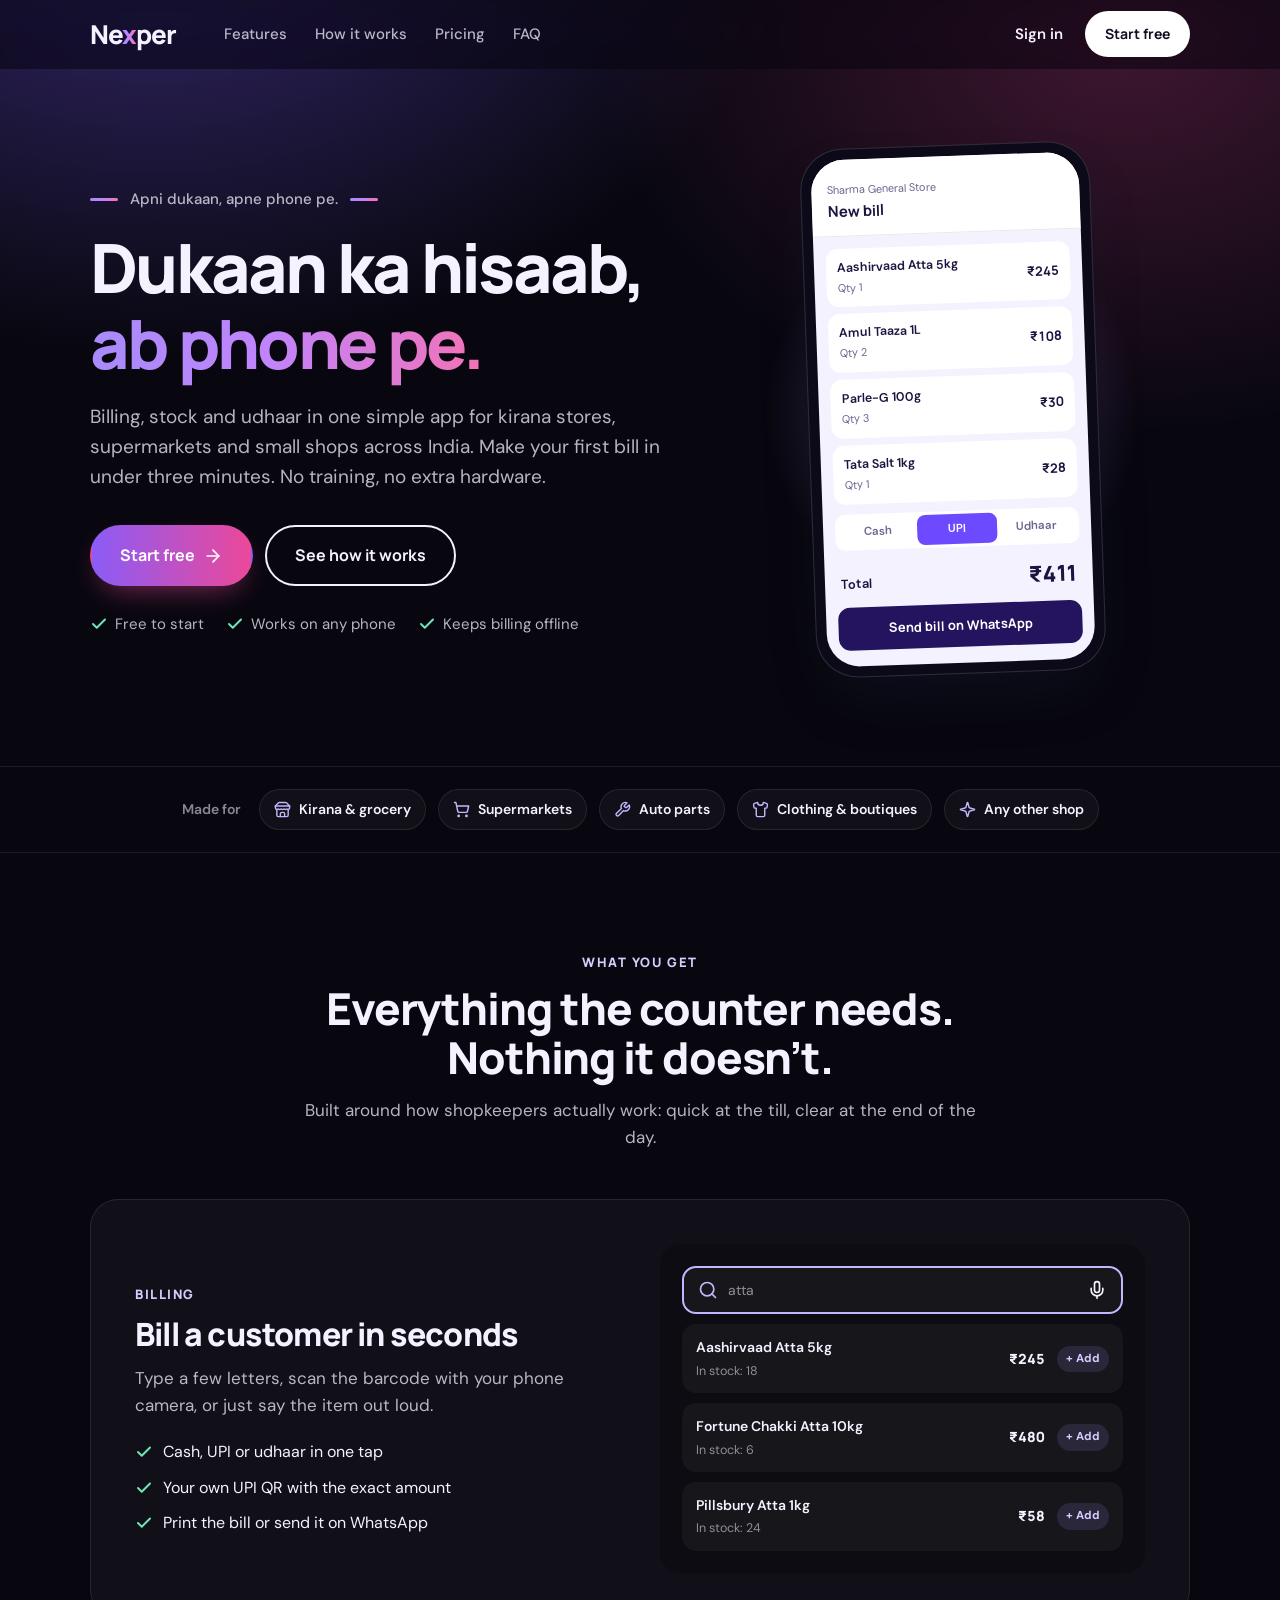
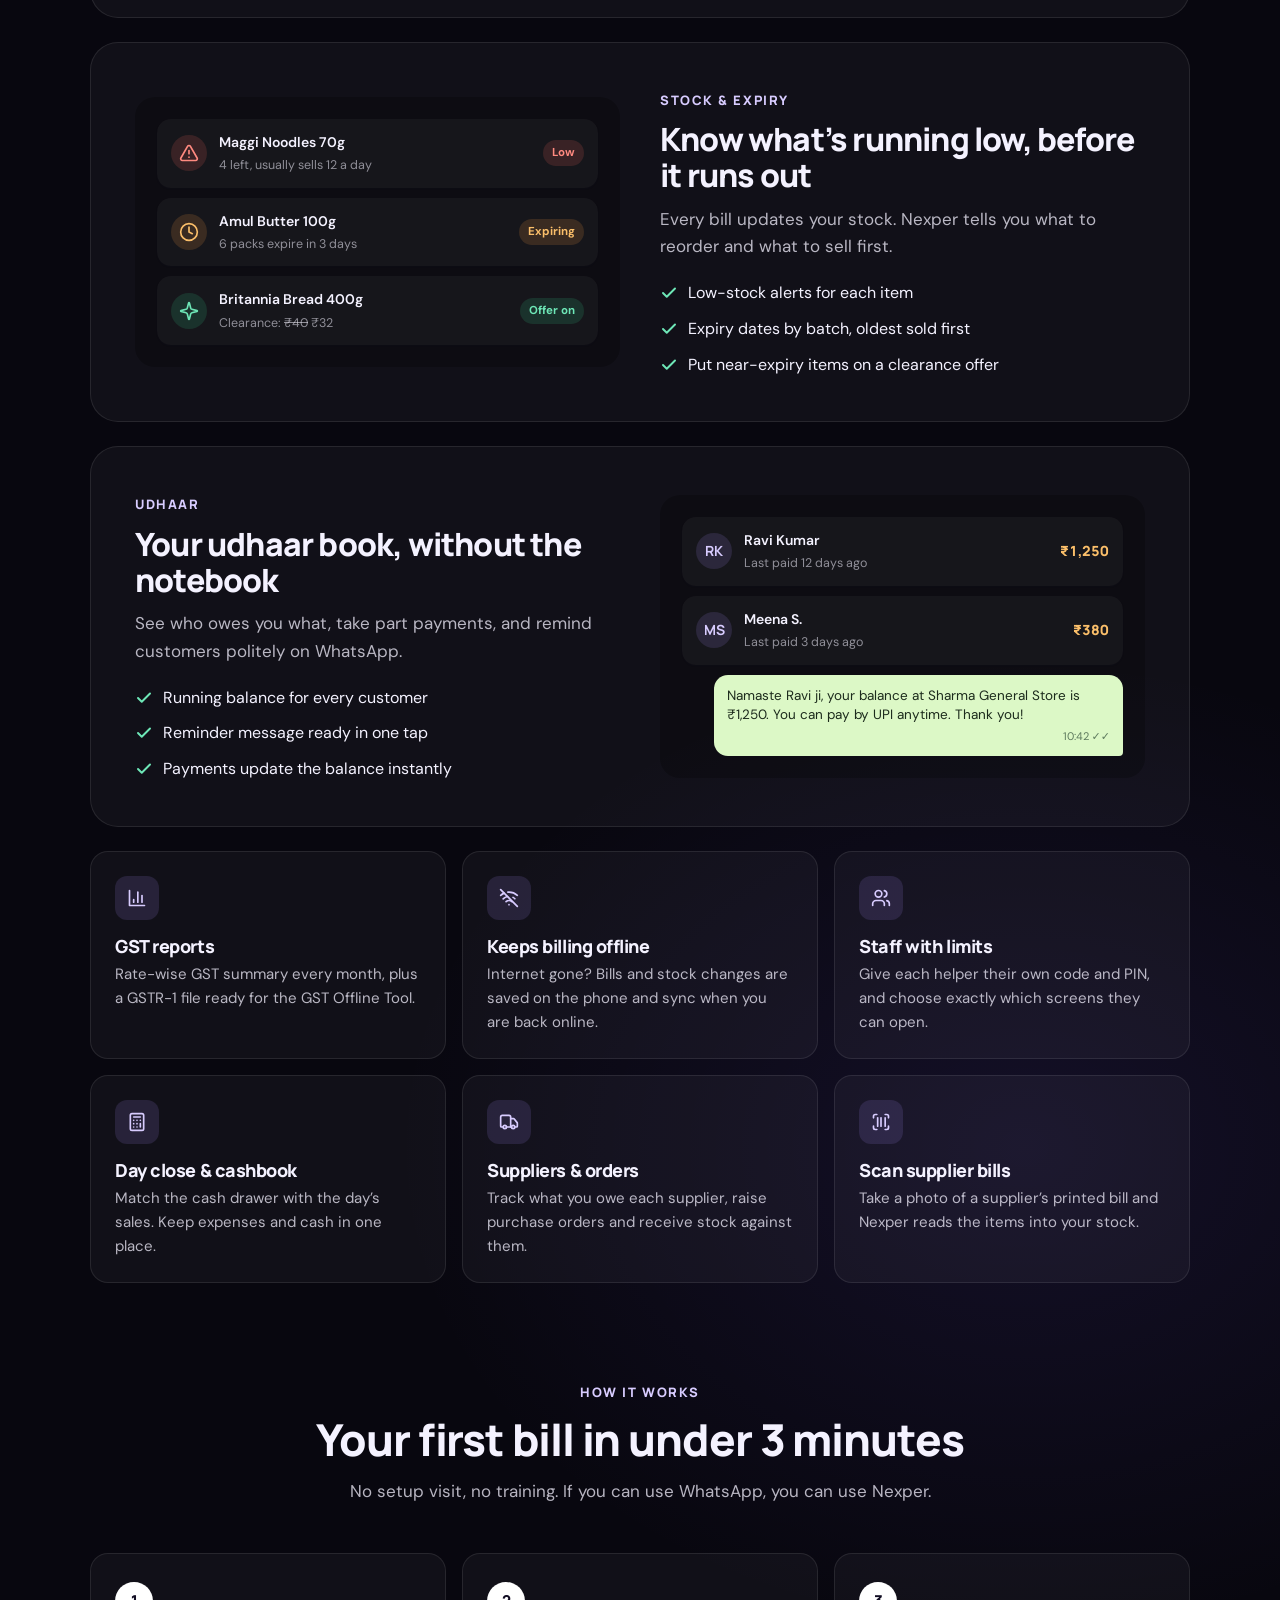
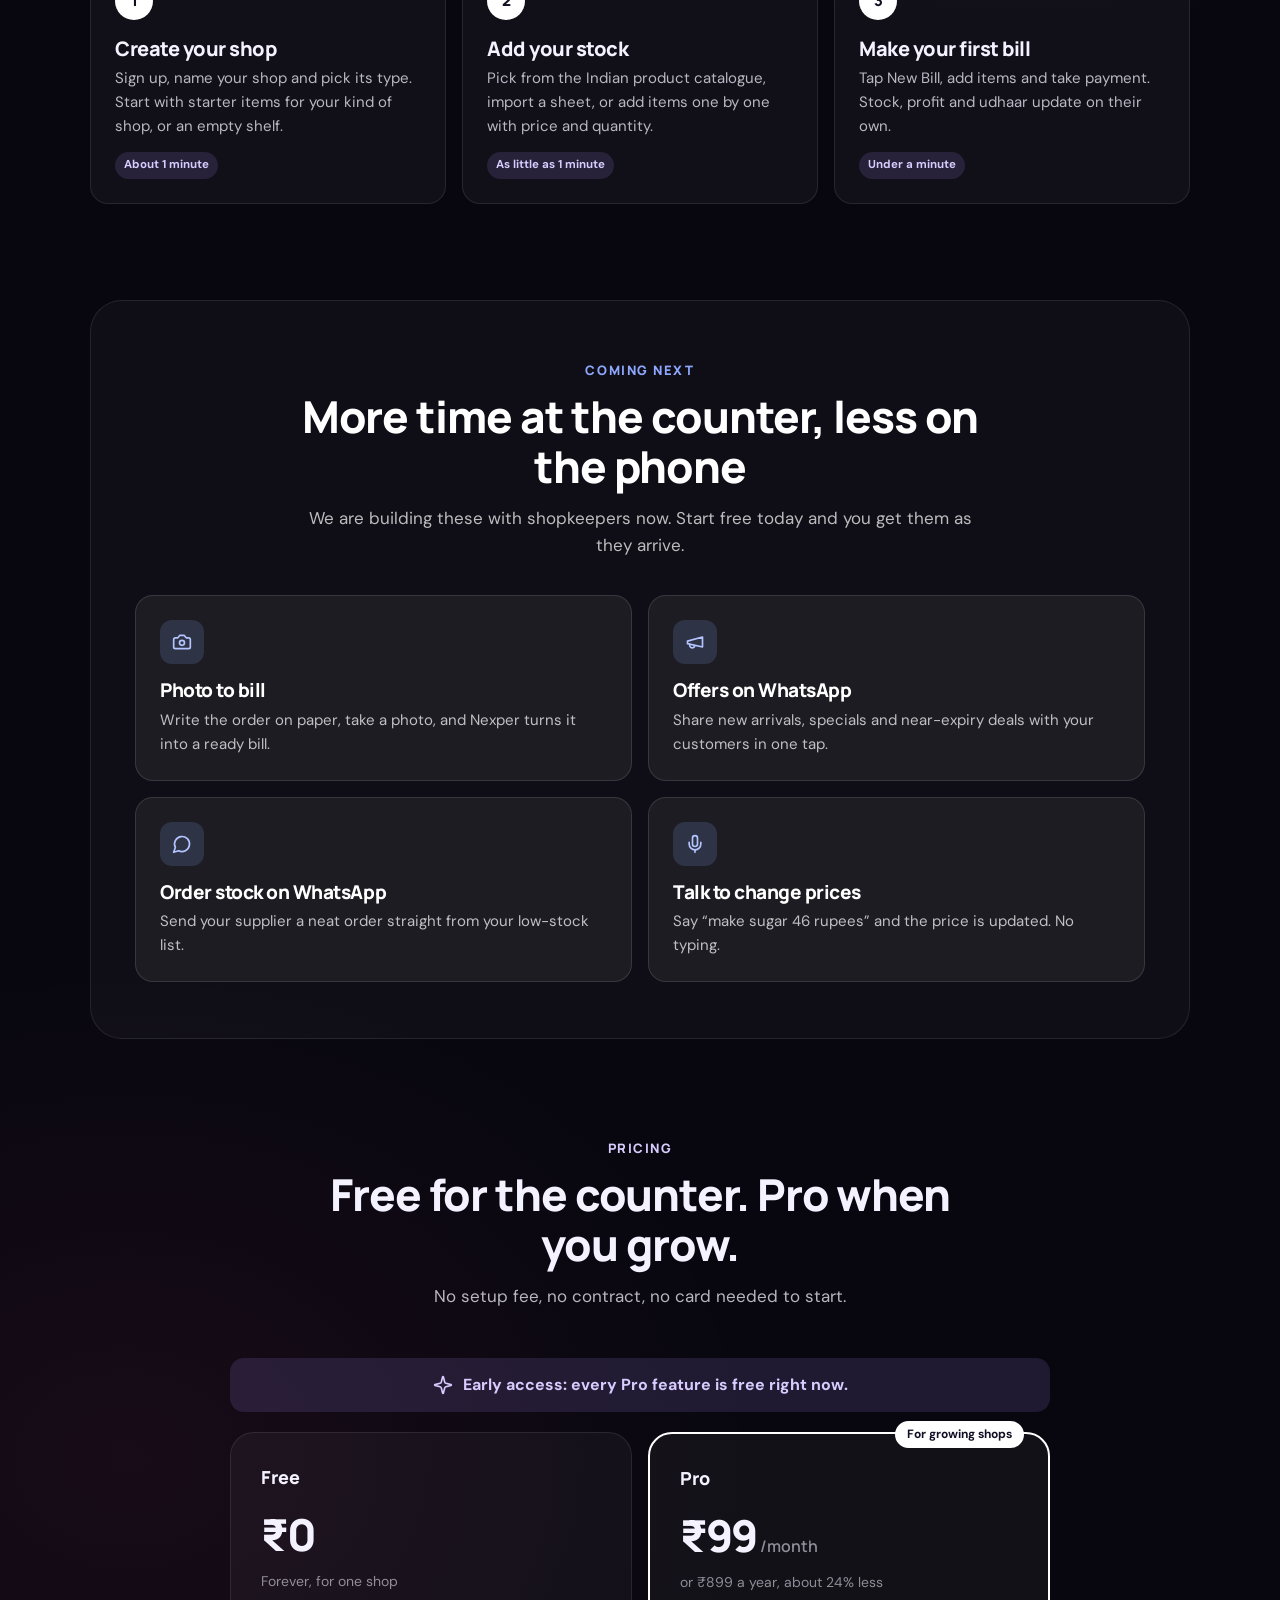
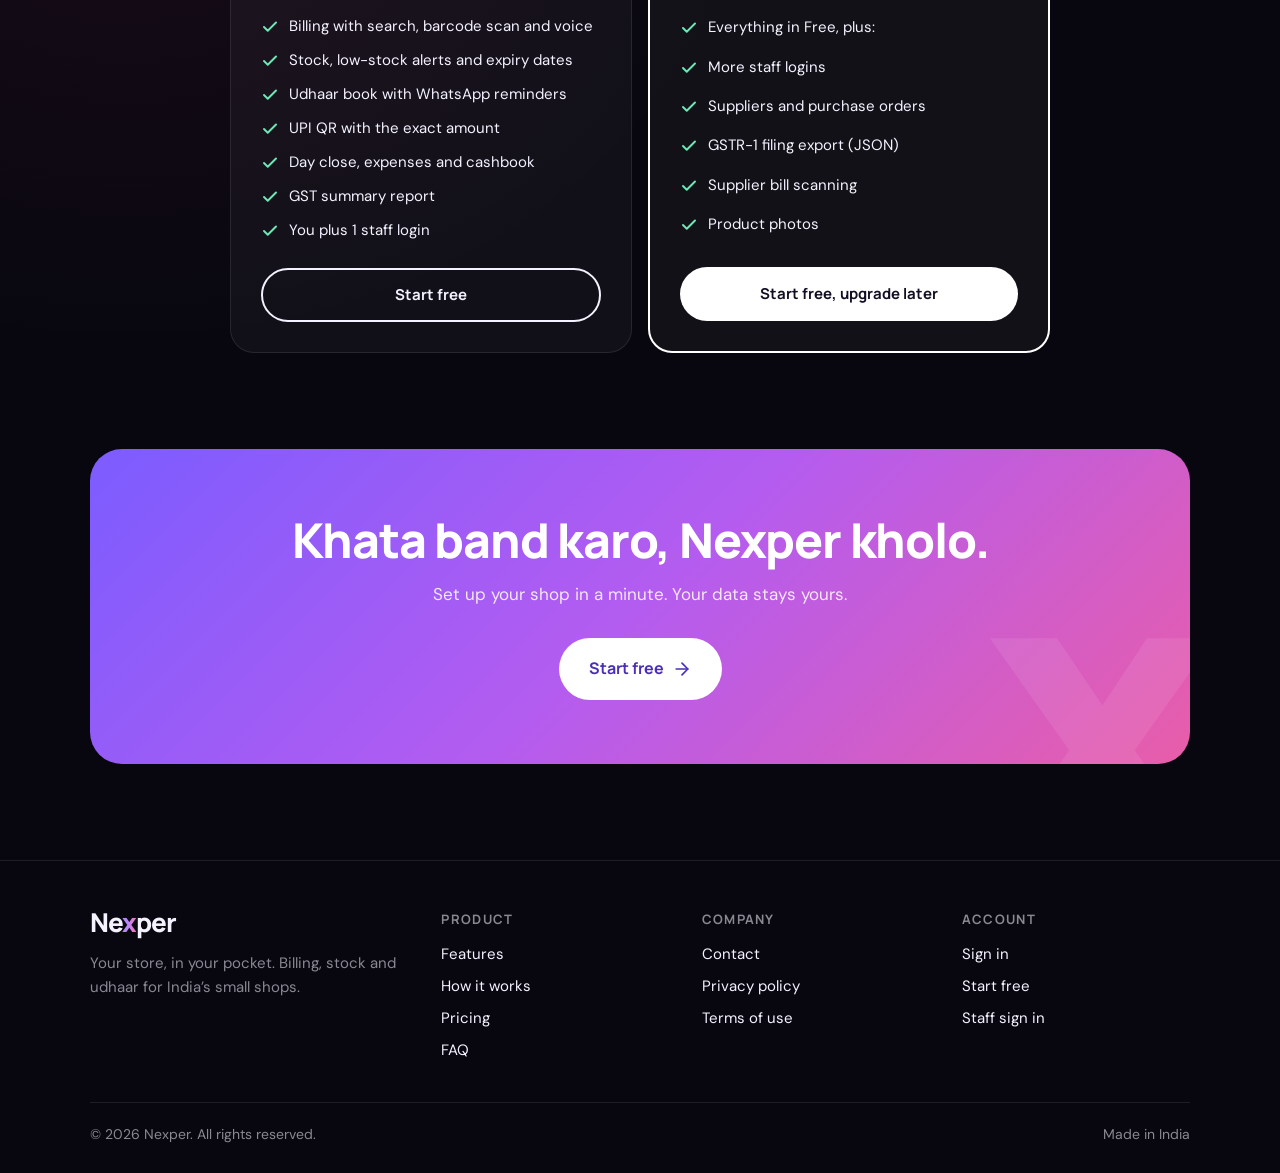
==== commit 70b3de26: "Dark glow look and local headlines Near-black page with soft purple and pink light, and a purple-to-" ====
--- a/index.html
+++ b/index.html
@@ -3,15 +3,15 @@
 <head>
 <meta charset="utf-8">
 <meta name="viewport" content="width=device-width, initial-scale=1">
-<title>Nexper: billing, stock and udhaar app for your shop</title>
+<title>Nexper | Dukaan ka hisaab, ab phone pe</title>
 <meta name="description" content="Nexper is a simple billing, stock and udhaar app for kirana stores, supermarkets and small shops in India. Works on any phone. Free to start.">
 <link rel="canonical" href="https://nexper.in/">
-<meta name="theme-color" content="#7a58f7">
+<meta name="theme-color" content="#08070f">
 <link rel="icon" href="/icon.svg" type="image/svg+xml">
 <link rel="apple-touch-icon" href="/apple-touch-icon.png">
 <meta property="og:type" content="website">
 <meta property="og:site_name" content="Nexper">
-<meta property="og:title" content="Nexper: billing, stock and udhaar app for your shop">
+<meta property="og:title" content="Nexper | Dukaan ka hisaab, ab phone pe">
 <meta property="og:description" content="Nexper is a simple billing, stock and udhaar app for kirana stores, supermarkets and small shops in India. Works on any phone. Free to start.">
 <meta property="og:url" content="https://nexper.in/">
 <meta property="og:image" content="https://nexper.in/og.jpg">
@@ -40,9 +40,9 @@
 <section class="hero">
   <div class="wrap hero-grid">
     <div>
-      <span class="tagline">Your store, in your pocket.</span>
-      <h1>Billing, stock and udhaar. <em>Right from your phone.</em></h1>
-      <p class="hero-sub">Nexper is the simple shop app for kirana stores, supermarkets and small shops across India. Make your first bill in under three minutes. No training, no extra hardware.</p>
+      <span class="tagline">Apni dukaan, apne phone pe.</span>
+      <h1>Dukaan ka hisaab, <em>ab phone pe.</em></h1>
+      <p class="hero-sub">Billing, stock and udhaar in one simple app for kirana stores, supermarkets and small shops across India. Make your first bill in under three minutes. No training, no extra hardware.</p>
       <div class="hero-ctas">
         <a class="btn btn-primary btn-lg" href="https://app.nexper.in/login?mode=signup">Start free <svg class="ico" aria-hidden="true"><use href="/assets/icons.svg#arrow-right"/></svg></a>
         <a class="btn btn-ghost btn-lg" href="#how">See how it works</a>
@@ -55,9 +55,6 @@
     </div>
 
     <div class="phone-stage" aria-hidden="true">
-      <div class="chip chip-1"><span class="chip-ico" style="background:var(--red-soft);color:var(--red)"><svg class="ico" aria-hidden="true"><use href="/assets/icons.svg#alert"/></svg></span><span><b>Maggi 70g</b><small>Only 4 left</small></span></div>
-      <div class="chip chip-2"><span class="chip-ico" style="background:var(--green-soft);color:var(--green)"><svg class="ico" aria-hidden="true"><use href="/assets/icons.svg#check"/></svg></span><span><b>Paid by UPI</b><small>&#8377;411 received</small></span></div>
-      <div class="chip chip-3"><span class="chip-ico" style="background:var(--amber-soft);color:var(--amber)"><svg class="ico" aria-hidden="true"><use href="/assets/icons.svg#wallet"/></svg></span><span><b>Ravi Kumar</b><small>Udhaar &#8377;1,250 due</small></span></div>
       <div class="phone">
         <div class="screen">
           <div class="screen-top"><small>Sharma General Store</small><strong>New bill</strong></div>
@@ -203,7 +200,7 @@
 <section class="closing">
   <div class="wrap">
     <div class="closing-box">
-      <h2>Ready to try it at your counter?</h2>
+      <h2>Khata band karo, Nexper kholo.</h2>
       <p>Set up your shop in a minute. Your data stays yours.</p>
       <a class="btn btn-light btn-lg" href="https://app.nexper.in/login?mode=signup">Start free <svg class="ico" aria-hidden="true"><use href="/assets/icons.svg#arrow-right"/></svg></a>
     </div>
--- a/assets/site.css
+++ b/assets/site.css
@@ -486,68 +486,7 @@
   margin-bottom: 4px;
 }
 
-.chip {
-  color: var(--ink);
-  position: absolute;
-  z-index: 2;
-  display: flex;
-  align-items: center;
-  gap: 10px;
-  background: var(--surface);
-  border-radius: 14px;
-  padding: 10px 14px 10px 10px;
-  box-shadow: var(--shadow);
-  font-size: 13px;
-  line-height: 1.3;
-  white-space: nowrap;
-  animation: float 6s ease-in-out infinite;
-}
-.chip b {
-  display: block;
-  font-weight: 700;
-}
-.chip small {
-  color: var(--muted);
-  font-size: 11.5px;
-}
-.chip-ico {
-  width: 32px;
-  height: 32px;
-  border-radius: 10px;
-  display: grid;
-  place-items: center;
-}
-.chip-ico .ico {
-  width: 17px;
-  height: 17px;
-}
-.chip-1 {
-  top: 0;
-  left: -10px;
-}
-.chip-2 {
-  top: 46%;
-  right: -24px;
-  animation-delay: -2s;
-}
-.chip-3 {
-  bottom: 34px;
-  left: -26px;
-  animation-delay: -4s;
-}
-@keyframes float {
-  0%,
-  100% {
-    transform: translateY(0);
-  }
-  50% {
-    transform: translateY(-8px);
-  }
-}
 @media (prefers-reduced-motion: reduce) {
-  .chip {
-    animation: none;
-  }
   html {
     scroll-behavior: auto;
   }
@@ -565,16 +504,6 @@
 @media (max-width: 480px) {
   .hero-ctas .btn {
     flex: 1 1 100%;
-  }
-  .chip-1 {
-    left: -4px;
-    top: -8px;
-  }
-  .chip-2 {
-    right: -4px;
-  }
-  .chip-3 {
-    left: -4px;
   }
   .phone {
     width: 262px;
@@ -1277,96 +1206,92 @@
   margin: 16px 0 28px;
 }
 
-/* Aurora theme: one continuous background, light AI purple at the top flowing
-   into near-black at the bottom of the page. */
+/* ---------- Theme: dark glow ----------
+   Near-black page with soft purple and pink light at the top, and a
+   purple-to-pink gradient on the key accents. */
 :root {
-  --ink: #ffffff;
-  --ink-2: rgba(255, 255, 255, 0.82);
-  --muted: rgba(255, 255, 255, 0.62);
-  --blue: #c7b6ff;
-  --blue-ink: #d9cdff;
-  --blue-soft: rgba(255, 255, 255, 0.12);
+  --ink: #f4f2ff;
+  --ink-2: rgba(244, 242, 255, 0.74);
+  --muted: rgba(244, 242, 255, 0.55);
+  --blue: #c4b5fd;
+  --blue-ink: #d8ccff;
+  --blue-soft: rgba(167, 139, 250, 0.14);
   --bg: transparent;
-  --hover: rgba(255, 255, 255, 0.1);
-  --surface: rgba(255, 255, 255, 0.07);
-  --line: rgba(255, 255, 255, 0.14);
-  --demo-bg: rgba(10, 6, 30, 0.28);
-  --header-bg: rgba(60, 36, 150, 0.55);
+  --hover: rgba(255, 255, 255, 0.07);
+  --surface: rgba(255, 255, 255, 0.04);
+  --line: rgba(255, 255, 255, 0.09);
+  --demo-bg: rgba(0, 0, 0, 0.25);
+  --header-bg: rgba(9, 8, 16, 0.62);
   --strong: #ffffff;
-  --on-strong: #3a1fa8;
-  --band: rgba(255, 255, 255, 0.06);
-  --phone: #0c0822;
-  --green-soft: rgba(52, 199, 132, 0.18);
+  --on-strong: #120e24;
+  --band: rgba(255, 255, 255, 0.03);
+  --phone: #0c0a18;
+  --green-soft: rgba(52, 199, 132, 0.16);
   --green: #6ee7b7;
-  --amber-soft: rgba(245, 158, 66, 0.18);
+  --amber-soft: rgba(245, 158, 66, 0.16);
   --amber: #fbbf6a;
-  --red-soft: rgba(240, 98, 88, 0.18);
+  --red-soft: rgba(240, 98, 88, 0.16);
   --red: #ff8a80;
-  --shadow: 0 10px 30px rgba(8, 4, 30, 0.35);
+  --shadow: 0 10px 30px rgba(0, 0, 0, 0.4);
+  --grad: linear-gradient(90deg, #a78bfa 0%, #c084fc 45%, #f472b6 100%);
 }
 body {
   min-height: 100vh;
-  background: linear-gradient(180deg, #8b6cff 0%, #6a46ee 9%, #4a2bc4 20%, #2c1a86 38%, #170f4a 60%, #0b0820 82%, #07060f 100%);
-  background-color: #07060f;
-}
-.hero h1 em {
-  background: linear-gradient(90deg, #ffffff 0%, #e2d6ff 45%, #ffc2f0 100%);
+  background:
+    radial-gradient(900px 620px at 12% -80px, rgba(124, 92, 255, 0.38), transparent 70%),
+    radial-gradient(760px 560px at 88% 40px, rgba(236, 72, 153, 0.24), transparent 70%),
+    radial-gradient(900px 700px at 80% 46%, rgba(124, 92, 255, 0.1), transparent 70%),
+    radial-gradient(900px 700px at 10% 78%, rgba(236, 72, 153, 0.07), transparent 70%),
+    #08070f;
+}
+.hero h1 em,
+.wordmark span {
+  background: var(--grad);
   -webkit-background-clip: text;
   background-clip: text;
   color: transparent;
 }
-.wordmark span {
-  color: #ffc2f0;
+.tagline::before,
+.tagline::after {
+  background: var(--grad);
 }
 .btn-primary {
-  background: #ffffff;
-  color: #3a1fa8;
-  box-shadow: 0 12px 30px -10px rgba(20, 8, 70, 0.6);
+  background: linear-gradient(90deg, #8b5cf6, #ec4899);
+  color: #fff;
+  box-shadow: 0 12px 30px -12px rgba(236, 72, 153, 0.6);
 }
 .btn-primary:hover {
-  background: #efe9ff;
+  background: linear-gradient(90deg, #7c4ff0, #e03d8c);
+}
+.btn-light {
+  color: #4b2fb8;
 }
 .checks .ico,
 .ticks .ico {
   color: #6ee7b7;
 }
 .phone-stage::before {
-  background: radial-gradient(circle, rgba(255, 194, 240, 0.35), rgba(255, 194, 240, 0) 70%);
+  background: radial-gradient(circle, rgba(192, 132, 252, 0.3), rgba(192, 132, 252, 0) 70%);
 }
 .phone {
-  border: 1px solid rgba(255, 255, 255, 0.18);
-}
-/* The phone screen and floating chips stay light, like the real app. */
-.screen,
-.chip {
+  border: 1px solid rgba(255, 255, 255, 0.14);
+}
+/* The phone screen stays light, like the real app. */
+.screen {
   --ink: #1a1440;
   --muted: #6b6690;
   --surface: #ffffff;
   --strong: #24135f;
   --on-strong: #ffffff;
   --blue: #6d4aff;
-  --green-soft: #e4f4ec;
-  --green: #1f8a5f;
-  --amber-soft: #fcefdf;
-  --amber: #b45d0e;
-  --red-soft: #fbe8e6;
-  --red: #c8423a;
+  background: #f4f2ff;
   color: var(--ink);
-}
-.screen {
-  background: #f4f2ff;
 }
 .soon {
   border: 1px solid var(--line);
 }
 .closing-box {
-  background: linear-gradient(135deg, #7b5cfa 0%, #a64be8 55%, #e05fb5 100%);
-}
-.shops {
-  border-color: var(--line);
-}
-.btn-light {
-  color: #3a1fa8;
+  background: linear-gradient(135deg, #7c5cff 0%, #b45cf0 50%, #e85da9 100%);
 }
 .page .faq {
   margin-top: 28px;
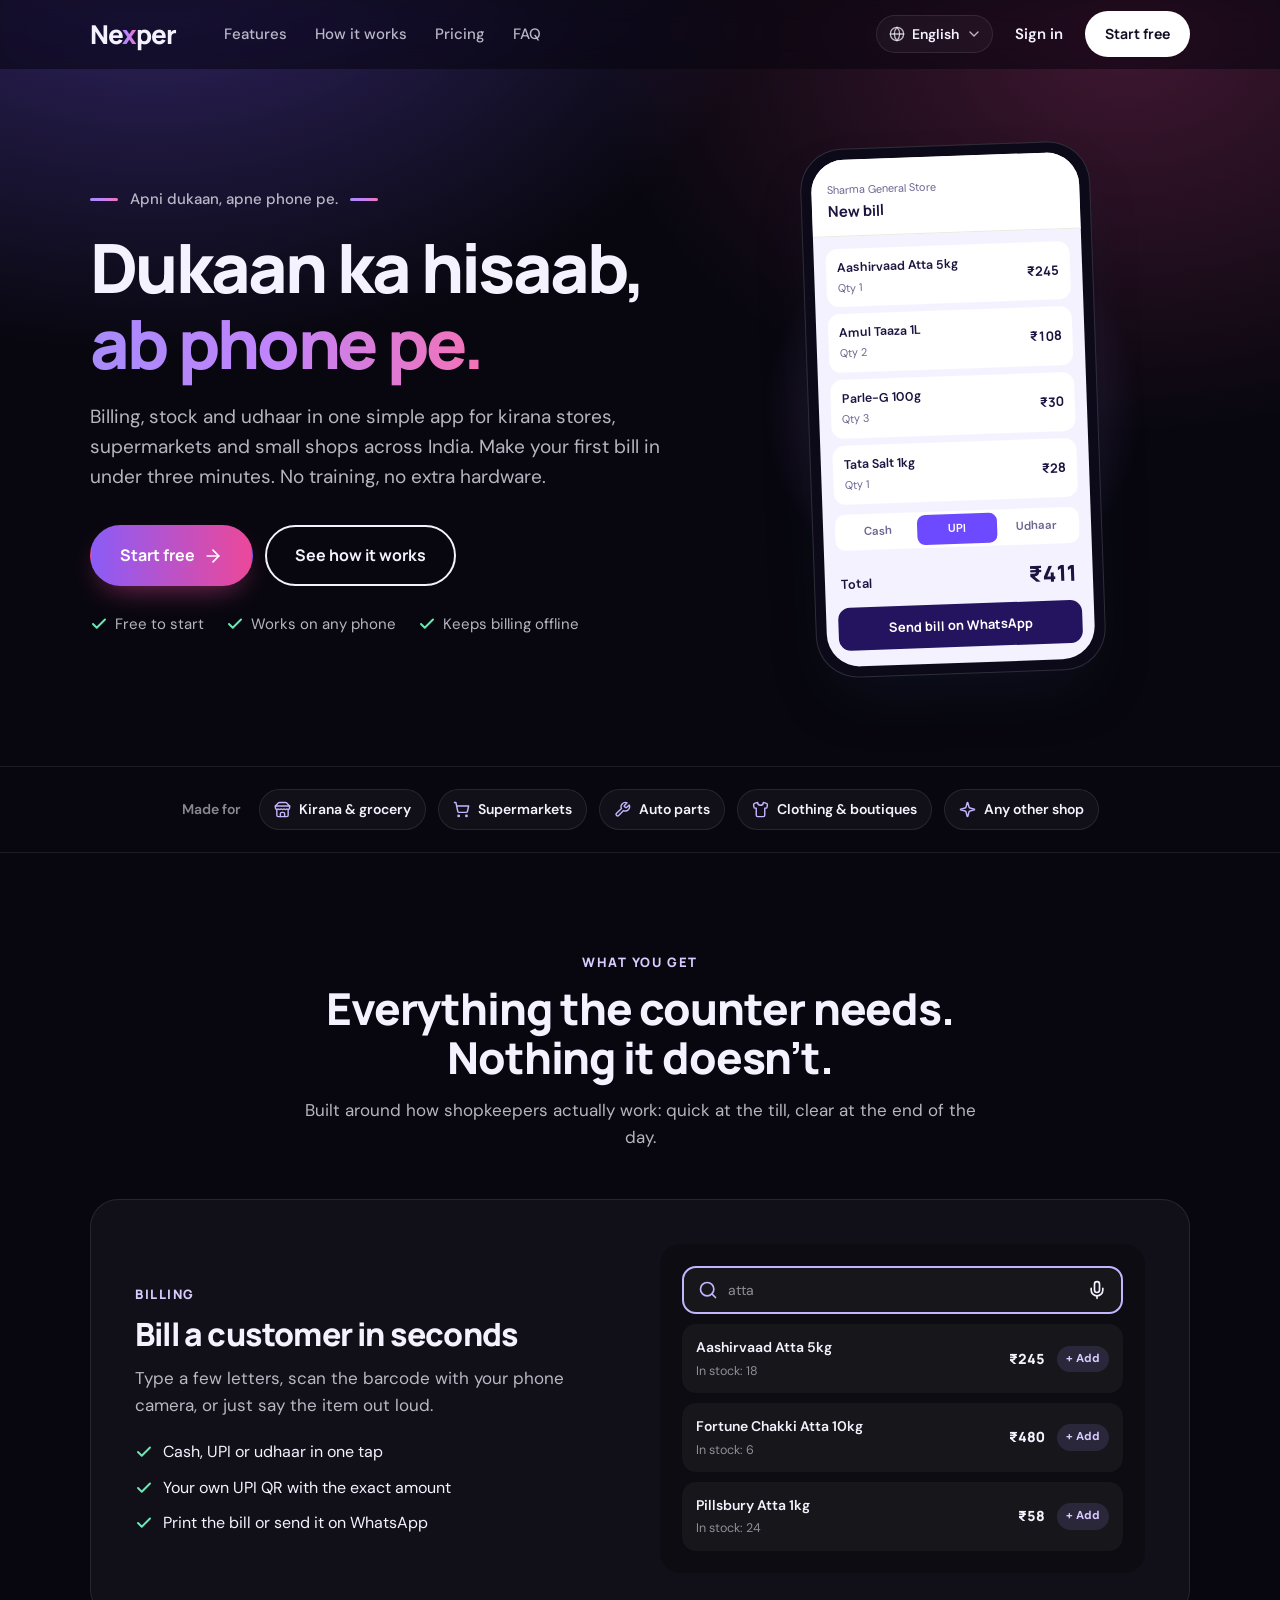
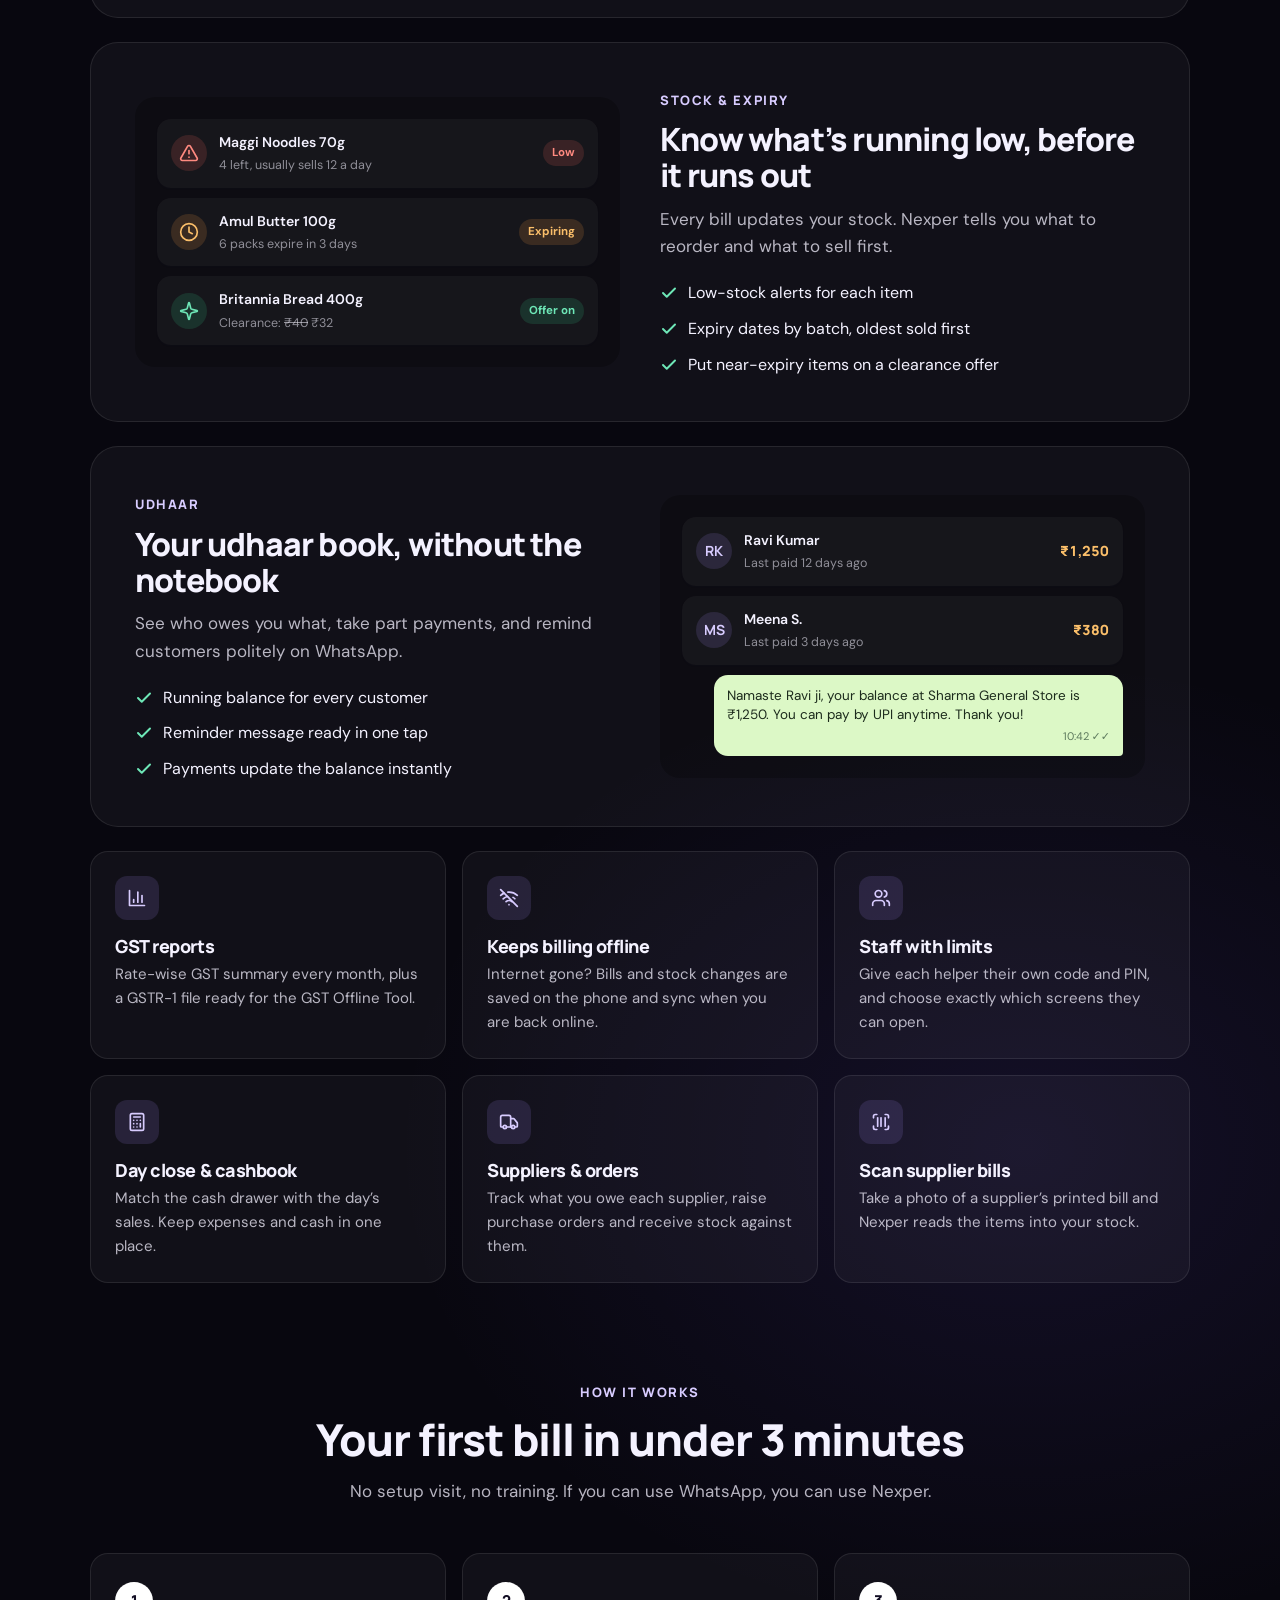
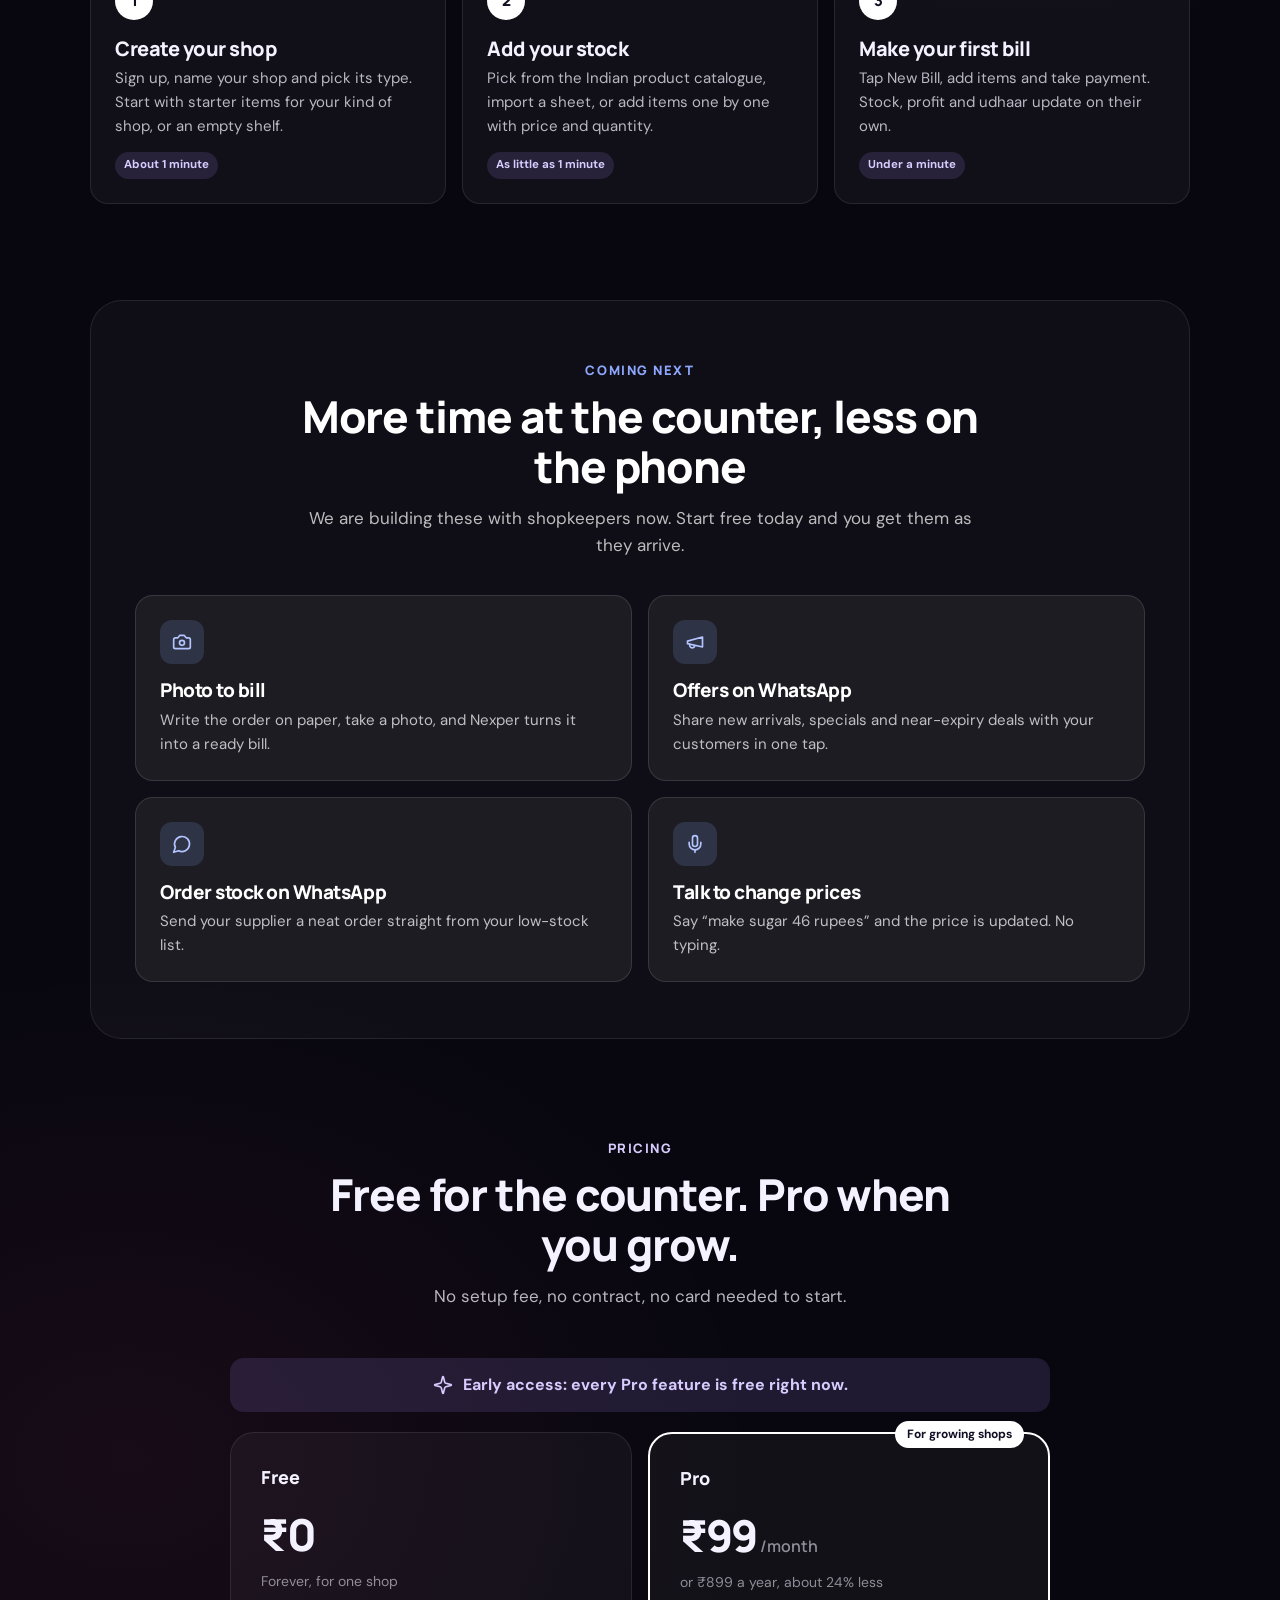
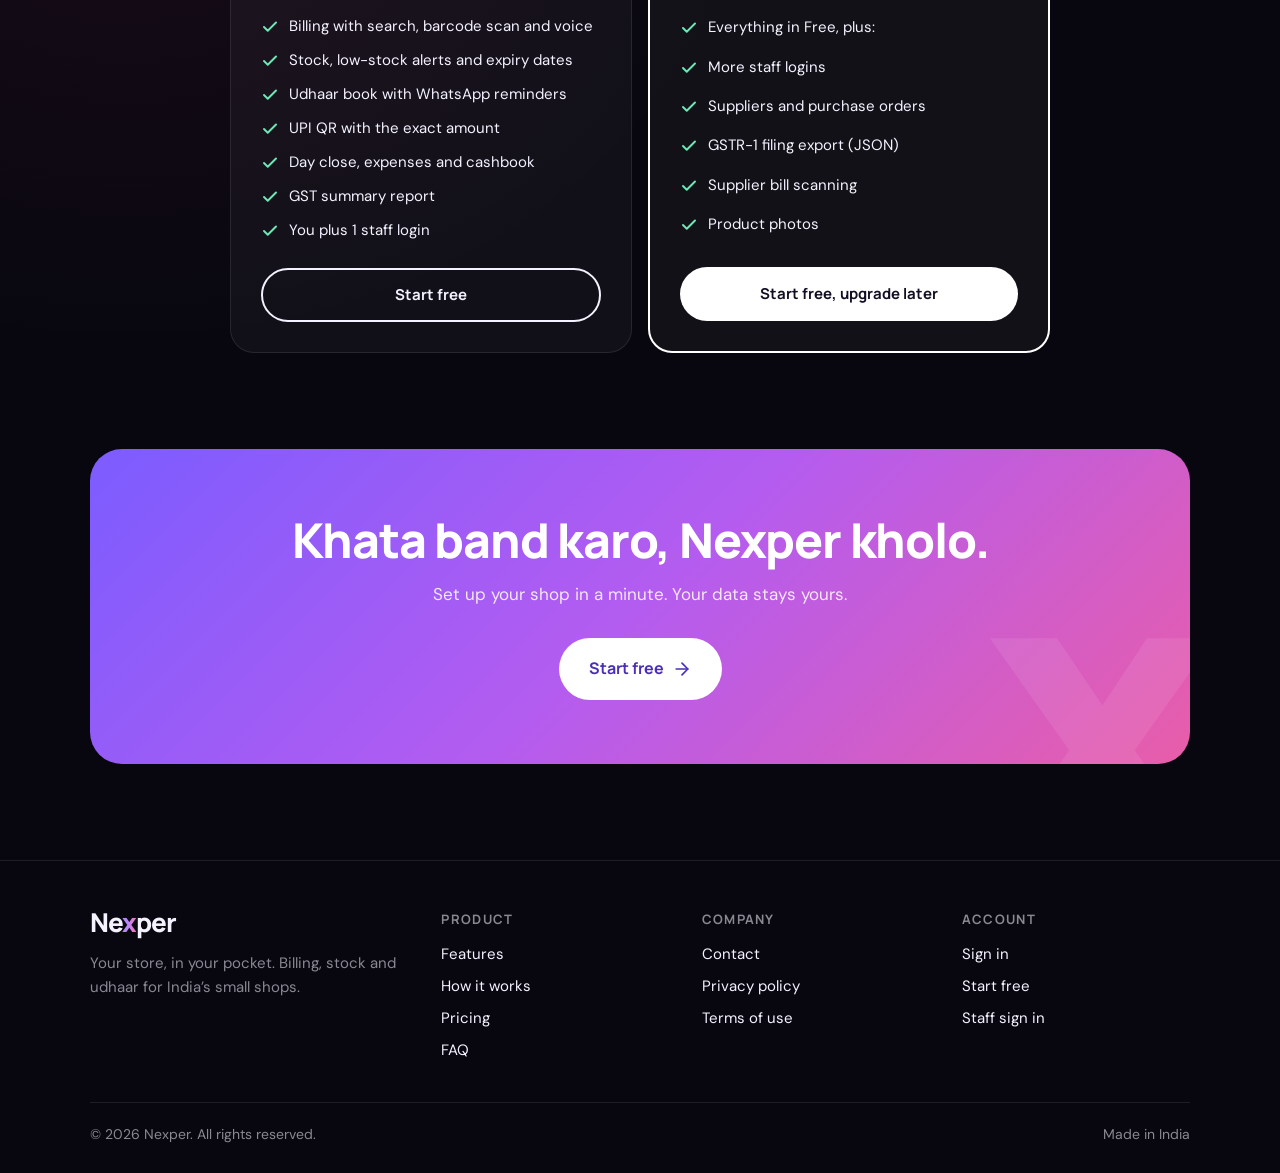
==== commit 9064d240: "Add Hindi, Telugu, Kannada, Tamil and Malayalam All visible text now lives in i18n/<lang>.json, Engl" ====
--- a/index.html
+++ b/index.html
@@ -1,10 +1,11 @@
 <!doctype html>
 <html lang="en-IN">
+<!-- Generated by tools/build.py. Do not edit by hand; see CLAUDE.md. -->
 <head>
 <meta charset="utf-8">
 <meta name="viewport" content="width=device-width, initial-scale=1">
-<title>Nexper | Dukaan ka hisaab, ab phone pe</title>
-<meta name="description" content="Nexper is a simple billing, stock and udhaar app for kirana stores, supermarkets and small shops in India. Works on any phone. Free to start.">
+<title data-i18n="home.meta.title">Nexper | Dukaan ka hisaab, ab phone pe</title>
+<meta name="description" content="Nexper is a simple billing, stock and udhaar app for kirana stores, supermarkets and small shops in India. Works on any phone. Free to start." data-i18n-attr="content:home.meta.description">
 <link rel="canonical" href="https://nexper.in/">
 <meta name="theme-color" content="#08070f">
 <link rel="icon" href="/icon.svg" type="image/svg+xml">
@@ -17,55 +18,79 @@
 <meta property="og:image" content="https://nexper.in/og.jpg">
 <meta property="og:locale" content="en_IN">
 <meta name="twitter:card" content="summary_large_image">
+<script>
+  // Hide the page briefly while a saved non-English language loads, so
+  // visitors don't see English flash first. assets/i18n.js clears this.
+  (function () {
+    var codes = ["hi", "te", "kn", "ta", "ml"];
+    var l = null;
+    try { l = new URLSearchParams(location.search).get("lang") || localStorage.getItem("nexper.lang"); } catch (e) {}
+    if (!l && navigator.languages) {
+      for (var i = 0; i < navigator.languages.length && !l; i++) {
+        var c = navigator.languages[i].slice(0, 2).toLowerCase();
+        if (c === "en" || codes.indexOf(c) > -1) l = c;
+      }
+    }
+    if (l && codes.indexOf(l) > -1) {
+      var d = document.documentElement;
+      d.setAttribute("data-lang-pending", "");
+      setTimeout(function () { d.removeAttribute("data-lang-pending"); }, 2500);
+    }
+  })();
+</script>
 <link rel="preconnect" href="https://fonts.googleapis.com">
 <link rel="preconnect" href="https://fonts.gstatic.com" crossorigin>
 <link href="https://fonts.googleapis.com/css2?family=DM+Sans:opsz,wght@9..40,400;9..40,500;9..40,600;9..40,700&family=Manrope:wght@700;800&display=swap" rel="stylesheet">
-<link rel="stylesheet" href="/assets/site.css">
+<link rel="stylesheet" href="/assets/site.css?v=e286cc8c">
 </head>
 <body>
-<a class="skip" href="#main">Skip to content</a>
+<a class="skip" href="#main" data-i18n="skip">Skip to content</a>
 <header class="header">
   <div class="wrap header-inner">
     <a class="wordmark" href="/" aria-label="Nexper home">Ne<span>x</span>per</a>
-    <nav class="nav" aria-label="Main"><a href="/#features">Features</a><a href="/#how">How it works</a><a href="/#pricing">Pricing</a><a href="/faq/">FAQ</a></nav>
+    <nav class="nav" aria-label="Main"><a data-i18n="nav.features" href="/#features">Features</a><a data-i18n="nav.how" href="/#how">How it works</a><a data-i18n="nav.pricing" href="/#pricing">Pricing</a><a data-i18n="nav.faq" href="/faq/">FAQ</a></nav>
     <div class="header-actions">
-      <a class="signin" href="https://app.nexper.in/login">Sign in</a>
-      <a class="btn btn-dark" href="https://app.nexper.in/login?mode=signup">Start free</a>
-      <button class="menu-btn" type="button" aria-label="Menu" aria-expanded="false" aria-controls="mobile-menu"><svg class="ico" aria-hidden="true"><use href="/assets/icons.svg#menu"/></svg></button>
-    </div>
-  </div>
-  <nav class="mobile-menu" id="mobile-menu" aria-label="Mobile"><a href="/#features">Features</a><a href="/#how">How it works</a><a href="/#pricing">Pricing</a><a href="/faq/">FAQ</a><a href="https://app.nexper.in/login">Sign in</a></nav>
+      <div class="lang-menu" data-lang-menu>
+        <button type="button" class="lang-btn" aria-haspopup="true" aria-expanded="false" aria-label="Language" data-i18n-attr="aria-label:nav.language"><svg class="ico" aria-hidden="true"><use href="/assets/icons.svg?v=e286cc8c#globe"/></svg><span data-lang-current>English</span><svg class="ico lang-chevron" aria-hidden="true"><use href="/assets/icons.svg?v=e286cc8c#chevron-down"/></svg></button>
+        <ul class="lang-list" role="menu" hidden><li><button type="button" role="menuitemradio" aria-checked="false" data-lang-option="en" data-html-lang="en-IN" lang="en-IN"><span class="lang-native">English</span><svg class="ico lang-tick" aria-hidden="true"><use href="/assets/icons.svg?v=e286cc8c#check"/></svg></button></li><li><button type="button" role="menuitemradio" aria-checked="false" data-lang-option="hi" data-html-lang="hi-IN" data-font="Noto Sans Devanagari" lang="hi-IN"><span class="lang-native">हिन्दी</span><span class="lang-en">Hindi</span><svg class="ico lang-tick" aria-hidden="true"><use href="/assets/icons.svg?v=e286cc8c#check"/></svg></button></li><li><button type="button" role="menuitemradio" aria-checked="false" data-lang-option="te" data-html-lang="te-IN" data-font="Noto Sans Telugu" lang="te-IN"><span class="lang-native">తెలుగు</span><span class="lang-en">Telugu</span><svg class="ico lang-tick" aria-hidden="true"><use href="/assets/icons.svg?v=e286cc8c#check"/></svg></button></li><li><button type="button" role="menuitemradio" aria-checked="false" data-lang-option="kn" data-html-lang="kn-IN" data-font="Noto Sans Kannada" lang="kn-IN"><span class="lang-native">ಕನ್ನಡ</span><span class="lang-en">Kannada</span><svg class="ico lang-tick" aria-hidden="true"><use href="/assets/icons.svg?v=e286cc8c#check"/></svg></button></li><li><button type="button" role="menuitemradio" aria-checked="false" data-lang-option="ta" data-html-lang="ta-IN" data-font="Noto Sans Tamil" lang="ta-IN"><span class="lang-native">தமிழ்</span><span class="lang-en">Tamil</span><svg class="ico lang-tick" aria-hidden="true"><use href="/assets/icons.svg?v=e286cc8c#check"/></svg></button></li><li><button type="button" role="menuitemradio" aria-checked="false" data-lang-option="ml" data-html-lang="ml-IN" data-font="Noto Sans Malayalam" lang="ml-IN"><span class="lang-native">മലയാളം</span><span class="lang-en">Malayalam</span><svg class="ico lang-tick" aria-hidden="true"><use href="/assets/icons.svg?v=e286cc8c#check"/></svg></button></li></ul>
+      </div>
+      <a class="signin" data-i18n="nav.signin" href="https://app.nexper.in/login">Sign in</a>
+      <a class="btn btn-dark header-start" data-i18n="nav.start" href="https://app.nexper.in/login?mode=signup">Start free</a>
+      <button class="menu-btn" type="button" aria-label="Menu" data-i18n-attr="aria-label:nav.menu" aria-expanded="false" aria-controls="mobile-menu"><svg class="ico" aria-hidden="true"><use href="/assets/icons.svg?v=e286cc8c#menu"/></svg></button>
+    </div>
+  </div>
+  <nav class="mobile-menu" id="mobile-menu" aria-label="Mobile"><a data-i18n="nav.features" href="/#features">Features</a><a data-i18n="nav.how" href="/#how">How it works</a><a data-i18n="nav.pricing" href="/#pricing">Pricing</a><a data-i18n="nav.faq" href="/faq/">FAQ</a><a data-i18n="nav.signin" href="https://app.nexper.in/login">Sign in</a></nav>
 </header>
 <main id="main">
 <section class="hero">
   <div class="wrap hero-grid">
     <div>
-      <span class="tagline">Apni dukaan, apne phone pe.</span>
-      <h1>Dukaan ka hisaab, <em>ab phone pe.</em></h1>
-      <p class="hero-sub">Billing, stock and udhaar in one simple app for kirana stores, supermarkets and small shops across India. Make your first bill in under three minutes. No training, no extra hardware.</p>
+      <span class="tagline" data-i18n="home.hero.tagline">Apni dukaan, apne phone pe.</span>
+      <h1 data-i18n="home.hero.title">Dukaan ka hisaab, <em>ab phone pe.</em></h1>
+      <p class="hero-sub" data-i18n="home.hero.sub">Billing, stock and udhaar in one simple app for kirana stores, supermarkets and small shops across India. Make your first bill in under three minutes. No training, no extra hardware.</p>
       <div class="hero-ctas">
-        <a class="btn btn-primary btn-lg" href="https://app.nexper.in/login?mode=signup">Start free <svg class="ico" aria-hidden="true"><use href="/assets/icons.svg#arrow-right"/></svg></a>
-        <a class="btn btn-ghost btn-lg" href="#how">See how it works</a>
+        <a class="btn btn-primary btn-lg" href="https://app.nexper.in/login?mode=signup"><span data-i18n="nav.start">Start free</span> <svg class="ico" aria-hidden="true"><use href="/assets/icons.svg?v=e286cc8c#arrow-right"/></svg></a>
+        <a class="btn btn-ghost btn-lg" data-i18n="home.hero.cta2" href="#how">See how it works</a>
       </div>
       <ul class="checks">
-        <li><svg class="ico" aria-hidden="true"><use href="/assets/icons.svg#check"/></svg>Free to start</li>
-        <li><svg class="ico" aria-hidden="true"><use href="/assets/icons.svg#check"/></svg>Works on any phone</li>
-        <li><svg class="ico" aria-hidden="true"><use href="/assets/icons.svg#check"/></svg>Keeps billing offline</li>
+        <li><svg class="ico" aria-hidden="true"><use href="/assets/icons.svg?v=e286cc8c#check"/></svg><span data-i18n="home.hero.check1">Free to start</span></li>
+        <li><svg class="ico" aria-hidden="true"><use href="/assets/icons.svg?v=e286cc8c#check"/></svg><span data-i18n="home.hero.check2">Works on any phone</span></li>
+        <li><svg class="ico" aria-hidden="true"><use href="/assets/icons.svg?v=e286cc8c#check"/></svg><span data-i18n="home.hero.check3">Keeps billing offline</span></li>
       </ul>
     </div>
 
     <div class="phone-stage" aria-hidden="true">
       <div class="phone">
         <div class="screen">
-          <div class="screen-top"><small>Sharma General Store</small><strong>New bill</strong></div>
+          <div class="screen-top"><small>Sharma General Store</small><strong data-i18n="phone.newbill">New bill</strong></div>
           <div class="screen-body">
-            <div class="line"><span><b>Aashirvaad Atta 5kg</b><i>Qty 1</i></span><span class="amt">&#8377;245</span></div>
-            <div class="line"><span><b>Amul Taaza 1L</b><i>Qty 2</i></span><span class="amt">&#8377;108</span></div>
-            <div class="line"><span><b>Parle-G 100g</b><i>Qty 3</i></span><span class="amt">&#8377;30</span></div>
-            <div class="line"><span><b>Tata Salt 1kg</b><i>Qty 1</i></span><span class="amt">&#8377;28</span></div>
-            <div class="pay"><span>Cash</span><span class="on">UPI</span><span>Udhaar</span></div>
-            <div class="total"><span>Total</span><span class="amt">&#8377;411</span></div>
-            <div class="screen-cta">Send bill on WhatsApp</div>
+            <div class="line"><span><b>Aashirvaad Atta 5kg</b><i><span data-i18n="phone.qty">Qty</span> 1</i></span><span class="amt">&#8377;245</span></div>
+            <div class="line"><span><b>Amul Taaza 1L</b><i><span data-i18n="phone.qty">Qty</span> 2</i></span><span class="amt">&#8377;108</span></div>
+            <div class="line"><span><b>Parle-G 100g</b><i><span data-i18n="phone.qty">Qty</span> 3</i></span><span class="amt">&#8377;30</span></div>
+            <div class="line"><span><b>Tata Salt 1kg</b><i><span data-i18n="phone.qty">Qty</span> 1</i></span><span class="amt">&#8377;28</span></div>
+            <div class="pay"><span data-i18n="phone.cash">Cash</span><span class="on">UPI</span><span data-i18n="phone.udhaar">Udhaar</span></div>
+            <div class="total"><span data-i18n="phone.total">Total</span><span class="amt">&#8377;411</span></div>
+            <div class="screen-cta" data-i18n="phone.send">Send bill on WhatsApp</div>
           </div>
         </div>
       </div>
@@ -75,66 +100,66 @@
 
 <section class="shops" aria-label="Shop types">
   <div class="wrap shops-inner">
-    <p>Made for</p>
-    <span class="pill"><svg class="ico" aria-hidden="true"><use href="/assets/icons.svg#store"/></svg>Kirana &amp; grocery</span><span class="pill"><svg class="ico" aria-hidden="true"><use href="/assets/icons.svg#cart"/></svg>Supermarkets</span><span class="pill"><svg class="ico" aria-hidden="true"><use href="/assets/icons.svg#wrench"/></svg>Auto parts</span><span class="pill"><svg class="ico" aria-hidden="true"><use href="/assets/icons.svg#shirt"/></svg>Clothing &amp; boutiques</span><span class="pill"><svg class="ico" aria-hidden="true"><use href="/assets/icons.svg#sparkles"/></svg>Any other shop</span>
+    <p data-i18n="shops.madefor">Made for</p>
+    <span class="pill"><svg class="ico" aria-hidden="true"><use href="/assets/icons.svg?v=e286cc8c#store"/></svg><span data-i18n="shops.kirana">Kirana & grocery</span></span><span class="pill"><svg class="ico" aria-hidden="true"><use href="/assets/icons.svg?v=e286cc8c#cart"/></svg><span data-i18n="shops.super">Supermarkets</span></span><span class="pill"><svg class="ico" aria-hidden="true"><use href="/assets/icons.svg?v=e286cc8c#wrench"/></svg><span data-i18n="shops.auto">Auto parts</span></span><span class="pill"><svg class="ico" aria-hidden="true"><use href="/assets/icons.svg?v=e286cc8c#shirt"/></svg><span data-i18n="shops.clothing">Clothing & boutiques</span></span><span class="pill"><svg class="ico" aria-hidden="true"><use href="/assets/icons.svg?v=e286cc8c#sparkles"/></svg><span data-i18n="shops.other">Any other shop</span></span>
   </div>
 </section>
 
 <section class="section" id="features">
   <div class="wrap">
     <div class="section-head">
-      <span class="eyebrow">What you get</span>
-      <h2>Everything the counter needs. Nothing it doesn&rsquo;t.</h2>
-      <p>Built around how shopkeepers actually work: quick at the till, clear at the end of the day.</p>
+      <span class="eyebrow" data-i18n="features.eyebrow">What you get</span>
+      <h2 data-i18n="features.title">Everything the counter needs. Nothing it doesn’t.</h2>
+      <p data-i18n="features.sub">Built around how shopkeepers actually work: quick at the till, clear at the end of the day.</p>
     </div>
 
     <div class="rows">
       <article class="row">
         <div class="row-copy">
-          <span class="eyebrow">Billing</span>
-          <h3>Bill a customer in seconds</h3>
-          <p>Type a few letters, scan the barcode with your phone camera, or just say the item out loud.</p>
-          <ul class="ticks"><li><svg class="ico" aria-hidden="true"><use href="/assets/icons.svg#check"/></svg><span>Cash, UPI or udhaar in one tap</span></li><li><svg class="ico" aria-hidden="true"><use href="/assets/icons.svg#check"/></svg><span>Your own UPI QR with the exact amount</span></li><li><svg class="ico" aria-hidden="true"><use href="/assets/icons.svg#check"/></svg><span>Print the bill or send it on WhatsApp</span></li></ul>
+          <span class="eyebrow" data-i18n="billing.eyebrow">Billing</span>
+          <h3 data-i18n="billing.title">Bill a customer in seconds</h3>
+          <p data-i18n="billing.text">Type a few letters, scan the barcode with your phone camera, or just say the item out loud.</p>
+          <ul class="ticks"><li><svg class="ico" aria-hidden="true"><use href="/assets/icons.svg?v=e286cc8c#check"/></svg><span data-i18n="billing.t1">Cash, UPI or udhaar in one tap</span></li><li><svg class="ico" aria-hidden="true"><use href="/assets/icons.svg?v=e286cc8c#check"/></svg><span data-i18n="billing.t2">Your own UPI QR with the exact amount</span></li><li><svg class="ico" aria-hidden="true"><use href="/assets/icons.svg?v=e286cc8c#check"/></svg><span data-i18n="billing.t3">Print the bill or send it on WhatsApp</span></li></ul>
         </div>
         <div class="demo" aria-hidden="true">
-          <div class="search"><svg class="ico" aria-hidden="true"><use href="/assets/icons.svg#search"/></svg><span>atta</span><svg class="ico mic" aria-hidden="true"><use href="/assets/icons.svg#mic"/></svg></div>
-          <div class="demo-card"><div class="grow"><b>Aashirvaad Atta 5kg</b><small>In stock: 18</small></div><span class="amt">&#8377;245</span><span class="tag tag-blue">+ Add</span></div>
-          <div class="demo-card"><div class="grow"><b>Fortune Chakki Atta 10kg</b><small>In stock: 6</small></div><span class="amt">&#8377;480</span><span class="tag tag-blue">+ Add</span></div>
-          <div class="demo-card"><div class="grow"><b>Pillsbury Atta 1kg</b><small>In stock: 24</small></div><span class="amt">&#8377;58</span><span class="tag tag-blue">+ Add</span></div>
+          <div class="search"><svg class="ico" aria-hidden="true"><use href="/assets/icons.svg?v=e286cc8c#search"/></svg><span>atta</span><svg class="ico mic" aria-hidden="true"><use href="/assets/icons.svg?v=e286cc8c#mic"/></svg></div>
+          <div class="demo-card"><div class="grow"><b>Aashirvaad Atta 5kg</b><small><span data-i18n="demo.instock">In stock:</span> 18</small></div><span class="amt">&#8377;245</span><span class="tag tag-blue" data-i18n="demo.add">+ Add</span></div>
+          <div class="demo-card"><div class="grow"><b>Fortune Chakki Atta 10kg</b><small><span data-i18n="demo.instock">In stock:</span> 6</small></div><span class="amt">&#8377;480</span><span class="tag tag-blue" data-i18n="demo.add">+ Add</span></div>
+          <div class="demo-card"><div class="grow"><b>Pillsbury Atta 1kg</b><small><span data-i18n="demo.instock">In stock:</span> 24</small></div><span class="amt">&#8377;58</span><span class="tag tag-blue" data-i18n="demo.add">+ Add</span></div>
         </div>
       </article>
 
       <article class="row">
         <div class="row-copy">
-          <span class="eyebrow">Stock &amp; expiry</span>
-          <h3>Know what&rsquo;s running low, before it runs out</h3>
-          <p>Every bill updates your stock. Nexper tells you what to reorder and what to sell first.</p>
-          <ul class="ticks"><li><svg class="ico" aria-hidden="true"><use href="/assets/icons.svg#check"/></svg><span>Low-stock alerts for each item</span></li><li><svg class="ico" aria-hidden="true"><use href="/assets/icons.svg#check"/></svg><span>Expiry dates by batch, oldest sold first</span></li><li><svg class="ico" aria-hidden="true"><use href="/assets/icons.svg#check"/></svg><span>Put near-expiry items on a clearance offer</span></li></ul>
+          <span class="eyebrow" data-i18n="stock.eyebrow">Stock & expiry</span>
+          <h3 data-i18n="stock.title">Know what’s running low, before it runs out</h3>
+          <p data-i18n="stock.text">Every bill updates your stock. Nexper tells you what to reorder and what to sell first.</p>
+          <ul class="ticks"><li><svg class="ico" aria-hidden="true"><use href="/assets/icons.svg?v=e286cc8c#check"/></svg><span data-i18n="stock.t1">Low-stock alerts for each item</span></li><li><svg class="ico" aria-hidden="true"><use href="/assets/icons.svg?v=e286cc8c#check"/></svg><span data-i18n="stock.t2">Expiry dates by batch, oldest sold first</span></li><li><svg class="ico" aria-hidden="true"><use href="/assets/icons.svg?v=e286cc8c#check"/></svg><span data-i18n="stock.t3">Put near-expiry items on a clearance offer</span></li></ul>
         </div>
         <div class="demo" aria-hidden="true">
-          <div class="demo-card"><span class="avatar" style="background:var(--red-soft);color:var(--red)"><svg class="ico" aria-hidden="true"><use href="/assets/icons.svg#alert"/></svg></span><div class="grow"><b>Maggi Noodles 70g</b><small>4 left, usually sells 12 a day</small></div><span class="tag tag-red">Low</span></div>
-          <div class="demo-card"><span class="avatar" style="background:var(--amber-soft);color:var(--amber)"><svg class="ico" aria-hidden="true"><use href="/assets/icons.svg#clock"/></svg></span><div class="grow"><b>Amul Butter 100g</b><small>6 packs expire in 3 days</small></div><span class="tag tag-amber">Expiring</span></div>
-          <div class="demo-card"><span class="avatar" style="background:var(--green-soft);color:var(--green)"><svg class="ico" aria-hidden="true"><use href="/assets/icons.svg#sparkles"/></svg></span><div class="grow"><b>Britannia Bread 400g</b><small>Clearance: <s>&#8377;40</s> &#8377;32</small></div><span class="tag tag-green">Offer on</span></div>
+          <div class="demo-card"><span class="avatar" style="background:var(--red-soft);color:var(--red)"><svg class="ico" aria-hidden="true"><use href="/assets/icons.svg?v=e286cc8c#alert"/></svg></span><div class="grow"><b>Maggi Noodles 70g</b><small data-i18n="demo.low.text">4 left, usually sells 12 a day</small></div><span class="tag tag-red" data-i18n="demo.low.tag">Low</span></div>
+          <div class="demo-card"><span class="avatar" style="background:var(--amber-soft);color:var(--amber)"><svg class="ico" aria-hidden="true"><use href="/assets/icons.svg?v=e286cc8c#clock"/></svg></span><div class="grow"><b>Amul Butter 100g</b><small data-i18n="demo.exp.text">6 packs expire in 3 days</small></div><span class="tag tag-amber" data-i18n="demo.exp.tag">Expiring</span></div>
+          <div class="demo-card"><span class="avatar" style="background:var(--green-soft);color:var(--green)"><svg class="ico" aria-hidden="true"><use href="/assets/icons.svg?v=e286cc8c#sparkles"/></svg></span><div class="grow"><b>Britannia Bread 400g</b><small data-i18n="demo.offer.text">Clearance: <s>₹40</s> ₹32</small></div><span class="tag tag-green" data-i18n="demo.offer.tag">Offer on</span></div>
         </div>
       </article>
 
       <article class="row">
         <div class="row-copy">
-          <span class="eyebrow">Udhaar</span>
-          <h3>Your udhaar book, without the notebook</h3>
-          <p>See who owes you what, take part payments, and remind customers politely on WhatsApp.</p>
-          <ul class="ticks"><li><svg class="ico" aria-hidden="true"><use href="/assets/icons.svg#check"/></svg><span>Running balance for every customer</span></li><li><svg class="ico" aria-hidden="true"><use href="/assets/icons.svg#check"/></svg><span>Reminder message ready in one tap</span></li><li><svg class="ico" aria-hidden="true"><use href="/assets/icons.svg#check"/></svg><span>Payments update the balance instantly</span></li></ul>
+          <span class="eyebrow" data-i18n="udhaar.eyebrow">Udhaar</span>
+          <h3 data-i18n="udhaar.title">Your udhaar book, without the notebook</h3>
+          <p data-i18n="udhaar.text">See who owes you what, take part payments, and remind customers politely on WhatsApp.</p>
+          <ul class="ticks"><li><svg class="ico" aria-hidden="true"><use href="/assets/icons.svg?v=e286cc8c#check"/></svg><span data-i18n="udhaar.t1">Running balance for every customer</span></li><li><svg class="ico" aria-hidden="true"><use href="/assets/icons.svg?v=e286cc8c#check"/></svg><span data-i18n="udhaar.t2">Reminder message ready in one tap</span></li><li><svg class="ico" aria-hidden="true"><use href="/assets/icons.svg?v=e286cc8c#check"/></svg><span data-i18n="udhaar.t3">Payments update the balance instantly</span></li></ul>
         </div>
         <div class="demo" aria-hidden="true">
-          <div class="demo-card"><span class="avatar">RK</span><div class="grow"><b>Ravi Kumar</b><small>Last paid 12 days ago</small></div><span class="amt" style="color:var(--amber)">&#8377;1,250</span></div>
-          <div class="demo-card"><span class="avatar">MS</span><div class="grow"><b>Meena S.</b><small>Last paid 3 days ago</small></div><span class="amt" style="color:var(--amber)">&#8377;380</span></div>
-          <div class="wa-bubble">Namaste Ravi ji, your balance at Sharma General Store is &#8377;1,250. You can pay by UPI anytime. Thank you!<small>10:42 &#10003;&#10003;</small></div>
+          <div class="demo-card"><span class="avatar">RK</span><div class="grow"><b>Ravi Kumar</b><small data-i18n="demo.paid12">Last paid 12 days ago</small></div><span class="amt" style="color:var(--amber)">&#8377;1,250</span></div>
+          <div class="demo-card"><span class="avatar">MS</span><div class="grow"><b>Meena S.</b><small data-i18n="demo.paid3">Last paid 3 days ago</small></div><span class="amt" style="color:var(--amber)">&#8377;380</span></div>
+          <div class="wa-bubble"><span data-i18n="demo.wa">Namaste Ravi ji, your balance at Sharma General Store is ₹1,250. You can pay by UPI anytime. Thank you!</span><small>10:42 &#10003;&#10003;</small></div>
         </div>
       </article>
     </div>
 
     <div class="grid">
-      <div class="card"><span class="icon-box"><svg class="ico" aria-hidden="true"><use href="/assets/icons.svg#chart"/></svg></span><h3>GST reports</h3><p>Rate-wise GST summary every month, plus a GSTR-1 file ready for the GST Offline Tool.</p></div><div class="card"><span class="icon-box"><svg class="ico" aria-hidden="true"><use href="/assets/icons.svg#wifi-off"/></svg></span><h3>Keeps billing offline</h3><p>Internet gone? Bills and stock changes are saved on the phone and sync when you are back online.</p></div><div class="card"><span class="icon-box"><svg class="ico" aria-hidden="true"><use href="/assets/icons.svg#users"/></svg></span><h3>Staff with limits</h3><p>Give each helper their own code and PIN, and choose exactly which screens they can open.</p></div><div class="card"><span class="icon-box"><svg class="ico" aria-hidden="true"><use href="/assets/icons.svg#calculator"/></svg></span><h3>Day close &amp; cashbook</h3><p>Match the cash drawer with the day&rsquo;s sales. Keep expenses and cash in one place.</p></div><div class="card"><span class="icon-box"><svg class="ico" aria-hidden="true"><use href="/assets/icons.svg#truck"/></svg></span><h3>Suppliers &amp; orders</h3><p>Track what you owe each supplier, raise purchase orders and receive stock against them.</p></div><div class="card"><span class="icon-box"><svg class="ico" aria-hidden="true"><use href="/assets/icons.svg#scan"/></svg></span><h3>Scan supplier bills</h3><p>Take a photo of a supplier&rsquo;s printed bill and Nexper reads the items into your stock.</p></div>
+      <div class="card"><span class="icon-box"><svg class="ico" aria-hidden="true"><use href="/assets/icons.svg?v=e286cc8c#chart"/></svg></span><h3 data-i18n="grid.gst.title">GST reports</h3><p data-i18n="grid.gst.text">Rate-wise GST summary every month, plus a GSTR-1 file ready for the GST Offline Tool.</p></div><div class="card"><span class="icon-box"><svg class="ico" aria-hidden="true"><use href="/assets/icons.svg?v=e286cc8c#wifi-off"/></svg></span><h3 data-i18n="grid.offline.title">Keeps billing offline</h3><p data-i18n="grid.offline.text">Internet gone? Bills and stock changes are saved on the phone and sync when you are back online.</p></div><div class="card"><span class="icon-box"><svg class="ico" aria-hidden="true"><use href="/assets/icons.svg?v=e286cc8c#users"/></svg></span><h3 data-i18n="grid.staff.title">Staff with limits</h3><p data-i18n="grid.staff.text">Give each helper their own code and PIN, and choose exactly which screens they can open.</p></div><div class="card"><span class="icon-box"><svg class="ico" aria-hidden="true"><use href="/assets/icons.svg?v=e286cc8c#calculator"/></svg></span><h3 data-i18n="grid.dayclose.title">Day close & cashbook</h3><p data-i18n="grid.dayclose.text">Match the cash drawer with the day’s sales. Keep expenses and cash in one place.</p></div><div class="card"><span class="icon-box"><svg class="ico" aria-hidden="true"><use href="/assets/icons.svg?v=e286cc8c#truck"/></svg></span><h3 data-i18n="grid.suppliers.title">Suppliers & orders</h3><p data-i18n="grid.suppliers.text">Track what you owe each supplier, raise purchase orders and receive stock against them.</p></div><div class="card"><span class="icon-box"><svg class="ico" aria-hidden="true"><use href="/assets/icons.svg?v=e286cc8c#scan"/></svg></span><h3 data-i18n="grid.scan.title">Scan supplier bills</h3><p data-i18n="grid.scan.text">Take a photo of a supplier’s printed bill and Nexper reads the items into your stock.</p></div>
     </div>
   </div>
 </section>
@@ -142,14 +167,12 @@
 <section class="section" id="how">
   <div class="wrap">
     <div class="section-head">
-      <span class="eyebrow">How it works</span>
-      <h2>Your first bill in under 3 minutes</h2>
-      <p>No setup visit, no training. If you can use WhatsApp, you can use Nexper.</p>
+      <span class="eyebrow" data-i18n="how.eyebrow">How it works</span>
+      <h2 data-i18n="how.title">Your first bill in under 3 minutes</h2>
+      <p data-i18n="how.sub">No setup visit, no training. If you can use WhatsApp, you can use Nexper.</p>
     </div>
     <div class="steps">
-      <div class="step"><span class="step-n">1</span><h3>Create your shop</h3><p>Sign up, name your shop and pick its type. Start with starter items for your kind of shop, or an empty shelf.</p><span class="tag tag-blue time">About 1 minute</span></div>
-      <div class="step"><span class="step-n">2</span><h3>Add your stock</h3><p>Pick from the Indian product catalogue, import a sheet, or add items one by one with price and quantity.</p><span class="tag tag-blue time">As little as 1 minute</span></div>
-      <div class="step"><span class="step-n">3</span><h3>Make your first bill</h3><p>Tap New Bill, add items and take payment. Stock, profit and udhaar update on their own.</p><span class="tag tag-blue time">Under a minute</span></div>
+      <div class="step"><span class="step-n">1</span><h3 data-i18n="how.s1.title">Create your shop</h3><p data-i18n="how.s1.text">Sign up, name your shop and pick its type. Start with starter items for your kind of shop, or an empty shelf.</p><span class="tag tag-blue time" data-i18n="how.s1.time">About 1 minute</span></div><div class="step"><span class="step-n">2</span><h3 data-i18n="how.s2.title">Add your stock</h3><p data-i18n="how.s2.text">Pick from the Indian product catalogue, import a sheet, or add items one by one with price and quantity.</p><span class="tag tag-blue time" data-i18n="how.s2.time">As little as 1 minute</span></div><div class="step"><span class="step-n">3</span><h3 data-i18n="how.s3.title">Make your first bill</h3><p data-i18n="how.s3.text">Tap New Bill, add items and take payment. Stock, profit and udhaar update on their own.</p><span class="tag tag-blue time" data-i18n="how.s3.time">Under a minute</span></div>
     </div>
   </div>
 </section>
@@ -158,12 +181,12 @@
   <div class="wrap">
     <div class="soon">
       <div class="section-head">
-        <span class="eyebrow">Coming next</span>
-        <h2>More time at the counter, less on the phone</h2>
-        <p>We are building these with shopkeepers now. Start free today and you get them as they arrive.</p>
+        <span class="eyebrow" data-i18n="soon.eyebrow">Coming next</span>
+        <h2 data-i18n="soon.title">More time at the counter, less on the phone</h2>
+        <p data-i18n="soon.sub">We are building these with shopkeepers now. Start free today and you get them as they arrive.</p>
       </div>
       <div class="soon-grid">
-        <div class="soon-card"><span class="icon-box"><svg class="ico" aria-hidden="true"><use href="/assets/icons.svg#camera"/></svg></span><h3>Photo to bill</h3><p>Write the order on paper, take a photo, and Nexper turns it into a ready bill.</p></div><div class="soon-card"><span class="icon-box"><svg class="ico" aria-hidden="true"><use href="/assets/icons.svg#megaphone"/></svg></span><h3>Offers on WhatsApp</h3><p>Share new arrivals, specials and near-expiry deals with your customers in one tap.</p></div><div class="soon-card"><span class="icon-box"><svg class="ico" aria-hidden="true"><use href="/assets/icons.svg#message"/></svg></span><h3>Order stock on WhatsApp</h3><p>Send your supplier a neat order straight from your low-stock list.</p></div><div class="soon-card"><span class="icon-box"><svg class="ico" aria-hidden="true"><use href="/assets/icons.svg#mic"/></svg></span><h3>Talk to change prices</h3><p>Say &ldquo;make sugar 46 rupees&rdquo; and the price is updated. No typing.</p></div>
+        <div class="soon-card"><span class="icon-box"><svg class="ico" aria-hidden="true"><use href="/assets/icons.svg?v=e286cc8c#camera"/></svg></span><h3 data-i18n="soon.photo.title">Photo to bill</h3><p data-i18n="soon.photo.text">Write the order on paper, take a photo, and Nexper turns it into a ready bill.</p></div><div class="soon-card"><span class="icon-box"><svg class="ico" aria-hidden="true"><use href="/assets/icons.svg?v=e286cc8c#megaphone"/></svg></span><h3 data-i18n="soon.offers.title">Offers on WhatsApp</h3><p data-i18n="soon.offers.text">Share new arrivals, specials and near-expiry deals with your customers in one tap.</p></div><div class="soon-card"><span class="icon-box"><svg class="ico" aria-hidden="true"><use href="/assets/icons.svg?v=e286cc8c#message"/></svg></span><h3 data-i18n="soon.order.title">Order stock on WhatsApp</h3><p data-i18n="soon.order.text">Send your supplier a neat order straight from your low-stock list.</p></div><div class="soon-card"><span class="icon-box"><svg class="ico" aria-hidden="true"><use href="/assets/icons.svg?v=e286cc8c#mic"/></svg></span><h3 data-i18n="soon.voice.title">Talk to change prices</h3><p data-i18n="soon.voice.text">Say “make sugar 46 rupees” and the price is updated. No typing.</p></div>
       </div>
     </div>
   </div>
@@ -172,26 +195,26 @@
 <section class="section" id="pricing">
   <div class="wrap">
     <div class="section-head">
-      <span class="eyebrow">Pricing</span>
-      <h2>Free for the counter. Pro when you grow.</h2>
-      <p>No setup fee, no contract, no card needed to start.</p>
-    </div>
-    <p class="early"><svg class="ico" aria-hidden="true"><use href="/assets/icons.svg#sparkles"/></svg>Early access: every Pro feature is free right now.</p>
+      <span class="eyebrow" data-i18n="pricing.eyebrow">Pricing</span>
+      <h2 data-i18n="pricing.title">Free for the counter. Pro when you grow.</h2>
+      <p data-i18n="pricing.sub">No setup fee, no contract, no card needed to start.</p>
+    </div>
+    <p class="early"><svg class="ico" aria-hidden="true"><use href="/assets/icons.svg?v=e286cc8c#sparkles"/></svg><span data-i18n="pricing.early">Early access: every Pro feature is free right now.</span></p>
     <div class="plans">
       <div class="plan">
-        <span class="plan-name">Free</span>
+        <span class="plan-name" data-i18n="pricing.free.name">Free</span>
         <span class="price">&#8377;0</span>
-        <span class="plan-note">Forever, for one shop</span>
-        <ul class="ticks"><li><svg class="ico" aria-hidden="true"><use href="/assets/icons.svg#check"/></svg><span>Billing with search, barcode scan and voice</span></li><li><svg class="ico" aria-hidden="true"><use href="/assets/icons.svg#check"/></svg><span>Stock, low-stock alerts and expiry dates</span></li><li><svg class="ico" aria-hidden="true"><use href="/assets/icons.svg#check"/></svg><span>Udhaar book with WhatsApp reminders</span></li><li><svg class="ico" aria-hidden="true"><use href="/assets/icons.svg#check"/></svg><span>UPI QR with the exact amount</span></li><li><svg class="ico" aria-hidden="true"><use href="/assets/icons.svg#check"/></svg><span>Day close, expenses and cashbook</span></li><li><svg class="ico" aria-hidden="true"><use href="/assets/icons.svg#check"/></svg><span>GST summary report</span></li><li><svg class="ico" aria-hidden="true"><use href="/assets/icons.svg#check"/></svg><span>You plus 1 staff login</span></li></ul>
-        <a class="btn btn-ghost" href="https://app.nexper.in/login?mode=signup">Start free</a>
+        <span class="plan-note" data-i18n="pricing.free.note">Forever, for one shop</span>
+        <ul class="ticks"><li><svg class="ico" aria-hidden="true"><use href="/assets/icons.svg?v=e286cc8c#check"/></svg><span data-i18n="pricing.free.f1">Billing with search, barcode scan and voice</span></li><li><svg class="ico" aria-hidden="true"><use href="/assets/icons.svg?v=e286cc8c#check"/></svg><span data-i18n="pricing.free.f2">Stock, low-stock alerts and expiry dates</span></li><li><svg class="ico" aria-hidden="true"><use href="/assets/icons.svg?v=e286cc8c#check"/></svg><span data-i18n="pricing.free.f3">Udhaar book with WhatsApp reminders</span></li><li><svg class="ico" aria-hidden="true"><use href="/assets/icons.svg?v=e286cc8c#check"/></svg><span data-i18n="pricing.free.f4">UPI QR with the exact amount</span></li><li><svg class="ico" aria-hidden="true"><use href="/assets/icons.svg?v=e286cc8c#check"/></svg><span data-i18n="pricing.free.f5">Day close, expenses and cashbook</span></li><li><svg class="ico" aria-hidden="true"><use href="/assets/icons.svg?v=e286cc8c#check"/></svg><span data-i18n="pricing.free.f6">GST summary report</span></li><li><svg class="ico" aria-hidden="true"><use href="/assets/icons.svg?v=e286cc8c#check"/></svg><span data-i18n="pricing.free.f7">You plus 1 staff login</span></li></ul>
+        <a class="btn btn-ghost" data-i18n="nav.start" href="https://app.nexper.in/login?mode=signup">Start free</a>
       </div>
       <div class="plan featured">
-        <span class="plan-badge">For growing shops</span>
-        <span class="plan-name">Pro</span>
-        <span class="price">&#8377;99<small> /month</small></span>
-        <span class="plan-note">or &#8377;899 a year, about 24% less</span>
-        <ul class="ticks"><li><svg class="ico" aria-hidden="true"><use href="/assets/icons.svg#check"/></svg><span>Everything in Free, plus:</span></li><li><svg class="ico" aria-hidden="true"><use href="/assets/icons.svg#check"/></svg><span>More staff logins</span></li><li><svg class="ico" aria-hidden="true"><use href="/assets/icons.svg#check"/></svg><span>Suppliers and purchase orders</span></li><li><svg class="ico" aria-hidden="true"><use href="/assets/icons.svg#check"/></svg><span>GSTR-1 filing export (JSON)</span></li><li><svg class="ico" aria-hidden="true"><use href="/assets/icons.svg#check"/></svg><span>Supplier bill scanning</span></li><li><svg class="ico" aria-hidden="true"><use href="/assets/icons.svg#check"/></svg><span>Product photos</span></li></ul>
-        <a class="btn btn-dark" href="https://app.nexper.in/login?mode=signup">Start free, upgrade later</a>
+        <span class="plan-badge" data-i18n="pricing.pro.badge">For growing shops</span>
+        <span class="plan-name" data-i18n="pricing.pro.name">Pro</span>
+        <span class="price">&#8377;99<small> <span data-i18n="pricing.pro.per">/month</span></small></span>
+        <span class="plan-note" data-i18n="pricing.pro.note">or ₹899 a year, about 24% less</span>
+        <ul class="ticks"><li><svg class="ico" aria-hidden="true"><use href="/assets/icons.svg?v=e286cc8c#check"/></svg><span data-i18n="pricing.pro.f1">Everything in Free, plus:</span></li><li><svg class="ico" aria-hidden="true"><use href="/assets/icons.svg?v=e286cc8c#check"/></svg><span data-i18n="pricing.pro.f2">More staff logins</span></li><li><svg class="ico" aria-hidden="true"><use href="/assets/icons.svg?v=e286cc8c#check"/></svg><span data-i18n="pricing.pro.f3">Suppliers and purchase orders</span></li><li><svg class="ico" aria-hidden="true"><use href="/assets/icons.svg?v=e286cc8c#check"/></svg><span data-i18n="pricing.pro.f4">GSTR-1 filing export (JSON)</span></li><li><svg class="ico" aria-hidden="true"><use href="/assets/icons.svg?v=e286cc8c#check"/></svg><span data-i18n="pricing.pro.f5">Supplier bill scanning</span></li><li><svg class="ico" aria-hidden="true"><use href="/assets/icons.svg?v=e286cc8c#check"/></svg><span data-i18n="pricing.pro.f6">Product photos</span></li></ul>
+        <a class="btn btn-dark" data-i18n="pricing.pro.cta" href="https://app.nexper.in/login?mode=signup">Start free, upgrade later</a>
       </div>
     </div>
   </div>
@@ -200,9 +223,9 @@
 <section class="closing">
   <div class="wrap">
     <div class="closing-box">
-      <h2>Khata band karo, Nexper kholo.</h2>
-      <p>Set up your shop in a minute. Your data stays yours.</p>
-      <a class="btn btn-light btn-lg" href="https://app.nexper.in/login?mode=signup">Start free <svg class="ico" aria-hidden="true"><use href="/assets/icons.svg#arrow-right"/></svg></a>
+      <h2 data-i18n="closing.title">Khata band karo, Nexper kholo.</h2>
+      <p data-i18n="closing.sub">Set up your shop in a minute. Your data stays yours.</p>
+      <a class="btn btn-light btn-lg" href="https://app.nexper.in/login?mode=signup"><span data-i18n="nav.start">Start free</span> <svg class="ico" aria-hidden="true"><use href="/assets/icons.svg?v=e286cc8c#arrow-right"/></svg></a>
     </div>
   </div>
 </section>
@@ -212,16 +235,17 @@
     <div class="footer-grid">
       <div class="footer-brand">
         <a class="wordmark" href="/">Ne<span>x</span>per</a>
-        <p>Your store, in your pocket. Billing, stock and udhaar for India&rsquo;s small shops.</p>
-      </div>
-      <div><h4>Product</h4><ul><li><a href="/#features">Features</a></li><li><a href="/#how">How it works</a></li><li><a href="/#pricing">Pricing</a></li><li><a href="/faq/">FAQ</a></li></ul></div><div><h4>Company</h4><ul><li><a href="/contact/">Contact</a></li><li><a href="/privacy/">Privacy policy</a></li><li><a href="/terms/">Terms of use</a></li></ul></div><div><h4>Account</h4><ul><li><a href="https://app.nexper.in/login">Sign in</a></li><li><a href="https://app.nexper.in/login?mode=signup">Start free</a></li><li><a href="https://app.nexper.in/login?mode=staff">Staff sign in</a></li></ul></div>
+        <p data-i18n="footer.tagline">Your store, in your pocket. Billing, stock and udhaar for India’s small shops.</p>
+      </div>
+      <div><h4 data-i18n="footer.product">Product</h4><ul><li><a data-i18n="nav.features" href="/#features">Features</a></li><li><a data-i18n="nav.how" href="/#how">How it works</a></li><li><a data-i18n="nav.pricing" href="/#pricing">Pricing</a></li><li><a data-i18n="nav.faq" href="/faq/">FAQ</a></li></ul></div><div><h4 data-i18n="footer.company">Company</h4><ul><li><a data-i18n="footer.contact" href="/contact/">Contact</a></li><li><a data-i18n="footer.privacy" href="/privacy/">Privacy policy</a></li><li><a data-i18n="footer.terms" href="/terms/">Terms of use</a></li></ul></div><div><h4 data-i18n="footer.account">Account</h4><ul><li><a data-i18n="nav.signin" href="https://app.nexper.in/login">Sign in</a></li><li><a data-i18n="nav.start" href="https://app.nexper.in/login?mode=signup">Start free</a></li><li><a data-i18n="footer.staff" href="https://app.nexper.in/login?mode=staff">Staff sign in</a></li></ul></div>
     </div>
     <div class="footer-bottom">
-      <span>&copy; <span data-year>2026</span> Nexper. All rights reserved.</span>
-      <span>Made in India</span>
+      <span>&copy; <span data-year>2026</span> Nexper. <span data-i18n="footer.rights">All rights reserved.</span></span>
+      <span data-i18n="footer.madein">Made in India</span>
     </div>
   </div>
 </footer>
-<script src="/assets/site.js" defer></script>
+<script src="/assets/site.js?v=e286cc8c" defer></script>
+<script src="/assets/i18n.js?v=e286cc8c" defer></script>
 </body>
 </html>
--- a/assets/site.css
+++ b/assets/site.css
@@ -1296,3 +1296,241 @@
 .page .faq {
   margin-top: 28px;
 }
+
+/* ---------- Languages ---------- */
+.lang-menu {
+  position: relative;
+}
+.lang-btn {
+  display: inline-flex;
+  align-items: center;
+  gap: 7px;
+  height: 38px;
+  padding: 0 10px 0 12px;
+  border-radius: 999px;
+  border: 1px solid var(--line);
+  background: rgba(255, 255, 255, 0.04);
+  color: var(--ink);
+  font: 600 14px var(--font-body);
+  cursor: pointer;
+  white-space: nowrap;
+}
+.lang-btn:hover,
+.lang-btn[aria-expanded="true"] {
+  border-color: rgba(255, 255, 255, 0.28);
+  background: rgba(255, 255, 255, 0.08);
+}
+.lang-btn .ico {
+  width: 16px;
+  height: 16px;
+  color: var(--ink-2);
+}
+.lang-btn .lang-chevron {
+  transition: transform 0.15s ease;
+}
+.lang-btn[aria-expanded="true"] .lang-chevron {
+  transform: rotate(180deg);
+}
+.lang-list {
+  position: absolute;
+  right: 0;
+  top: calc(100% + 8px);
+  z-index: 60;
+  min-width: 220px;
+  margin: 0;
+  padding: 6px;
+  list-style: none;
+  background: #15122a;
+  border: 1px solid rgba(255, 255, 255, 0.12);
+  border-radius: 16px;
+  box-shadow: 0 20px 50px rgba(0, 0, 0, 0.55);
+}
+.lang-list[hidden] {
+  display: none;
+}
+.lang-list button {
+  width: 100%;
+  display: flex;
+  align-items: center;
+  gap: 10px;
+  padding: 11px 12px;
+  border: 0;
+  border-radius: 10px;
+  background: transparent;
+  color: var(--ink);
+  font: 600 15px var(--font-body);
+  text-align: left;
+  cursor: pointer;
+}
+.lang-list button:hover,
+.lang-list button:focus-visible {
+  background: rgba(255, 255, 255, 0.08);
+  outline: none;
+}
+.lang-list .lang-en {
+  color: var(--muted);
+  font-weight: 500;
+  font-size: 13px;
+}
+.lang-list .lang-tick {
+  margin-left: auto;
+  width: 16px;
+  height: 16px;
+  color: #c4b5fd;
+  visibility: hidden;
+}
+.lang-list [aria-checked="true"] {
+  background: rgba(167, 139, 250, 0.14);
+}
+.lang-list [aria-checked="true"] .lang-tick {
+  visibility: visible;
+}
+@media (max-width: 480px) {
+  /* The hero's big Start free button is right below; give the space to the language picker. */
+  .header .header-start {
+    display: none;
+  }
+}
+
+/* Hide the page briefly while a saved language loads (see the inline script in <head>). */
+html[data-lang-pending] body {
+  opacity: 0;
+}
+body {
+  transition: opacity 0.15s ease;
+}
+
+/* Indian scripts: load the matching Noto Sans and give the letters room. */
+:root {
+  --font-indic: system-ui;
+}
+html[data-lang="hi"] {
+  --font-indic: "Noto Sans Devanagari";
+}
+html[data-lang="te"] {
+  --font-indic: "Noto Sans Telugu";
+}
+html[data-lang="kn"] {
+  --font-indic: "Noto Sans Kannada";
+}
+html[data-lang="ta"] {
+  --font-indic: "Noto Sans Tamil";
+}
+html[data-lang="ml"] {
+  --font-indic: "Noto Sans Malayalam";
+}
+html[data-lang]:not([data-lang="en"]) {
+  --font-display: "Manrope", var(--font-indic), system-ui, sans-serif;
+  --font-body: "DM Sans", var(--font-indic), system-ui, sans-serif;
+}
+html[data-lang]:not([data-lang="en"]) h1,
+html[data-lang]:not([data-lang="en"]) h2,
+html[data-lang]:not([data-lang="en"]) h3,
+html[data-lang]:not([data-lang="en"]) .eyebrow {
+  letter-spacing: 0;
+  line-height: 1.35;
+}
+html[data-lang]:not([data-lang="en"]) .hero h1 {
+  font-size: clamp(32px, 4.6vw, 54px);
+}
+html[data-lang]:not([data-lang="en"]) .section-head h2,
+html[data-lang]:not([data-lang="en"]) .closing-box h2 {
+  font-size: clamp(26px, 3.6vw, 38px);
+}
+html[data-lang]:not([data-lang="en"]) .eyebrow {
+  text-transform: none;
+  letter-spacing: 0.02em;
+}
+html[data-lang]:not([data-lang="en"]) body {
+  line-height: 1.7;
+}
+
+/* Legal pages are English only; say so when another language is chosen. */
+.lang-note {
+  display: none;
+  background: var(--blue-soft);
+  color: var(--blue-ink) !important;
+  border-radius: 12px;
+  padding: 10px 14px;
+  margin-bottom: 20px;
+  font-weight: 600;
+}
+html[data-lang]:not([data-lang="en"]) .lang-note {
+  display: block;
+}
+/* Translated button text runs long: let it wrap instead of pushing the page wider. */
+html[data-lang]:not([data-lang="en"]) .btn {
+  white-space: normal;
+  text-align: center;
+  line-height: 1.35;
+}
+html[data-lang]:not([data-lang="en"]) body {
+  overflow-wrap: break-word;
+}
+.row-copy,
+.plan,
+.card,
+.step,
+.soon-card,
+.hero-grid > * {
+  min-width: 0;
+}
+.rows,
+.row {
+  grid-template-columns: minmax(0, 1fr);
+}
+.row {
+  min-width: 0;
+}
+@media (min-width: 861px) {
+  .row {
+    grid-template-columns: minmax(0, 1fr) minmax(0, 1fr);
+  }
+}
+@media (max-width: 480px) {
+  html[data-lang]:not([data-lang="en"]) .row h3 {
+    font-size: 22px;
+  }
+}
+html[data-lang]:not([data-lang="en"]) .demo-card .tag {
+  white-space: normal;
+  text-align: center;
+  max-width: 40%;
+}
+/* Translated menu labels are longer: keep them on one line, and switch to
+   the compact menu sooner so the header never wraps. */
+.header .btn,
+.nav a,
+.signin {
+  white-space: nowrap;
+}
+@media (max-width: 1180px) {
+  html[data-lang]:not([data-lang="en"]) .nav,
+  html[data-lang]:not([data-lang="en"]) .header-actions .signin {
+    display: none;
+  }
+  html[data-lang]:not([data-lang="en"]) .menu-btn {
+    display: block;
+  }
+  html[data-lang]:not([data-lang="en"]) .mobile-menu.open {
+    display: block;
+    border-top: 1px solid var(--line);
+    padding: 8px 20px 20px;
+    background: var(--bg);
+  }
+  html[data-lang]:not([data-lang="en"]) .mobile-menu a {
+    display: block;
+    text-decoration: none;
+    font-weight: 600;
+    font-size: 17px;
+    padding: 13px 0;
+    border-bottom: 1px solid var(--line);
+  }
+}
+html[data-lang]:not([data-lang="en"]) .nav a {
+  font-size: 14px;
+  padding: 8px 9px;
+}
+html[data-lang] .header .btn {
+  white-space: nowrap;
+}
